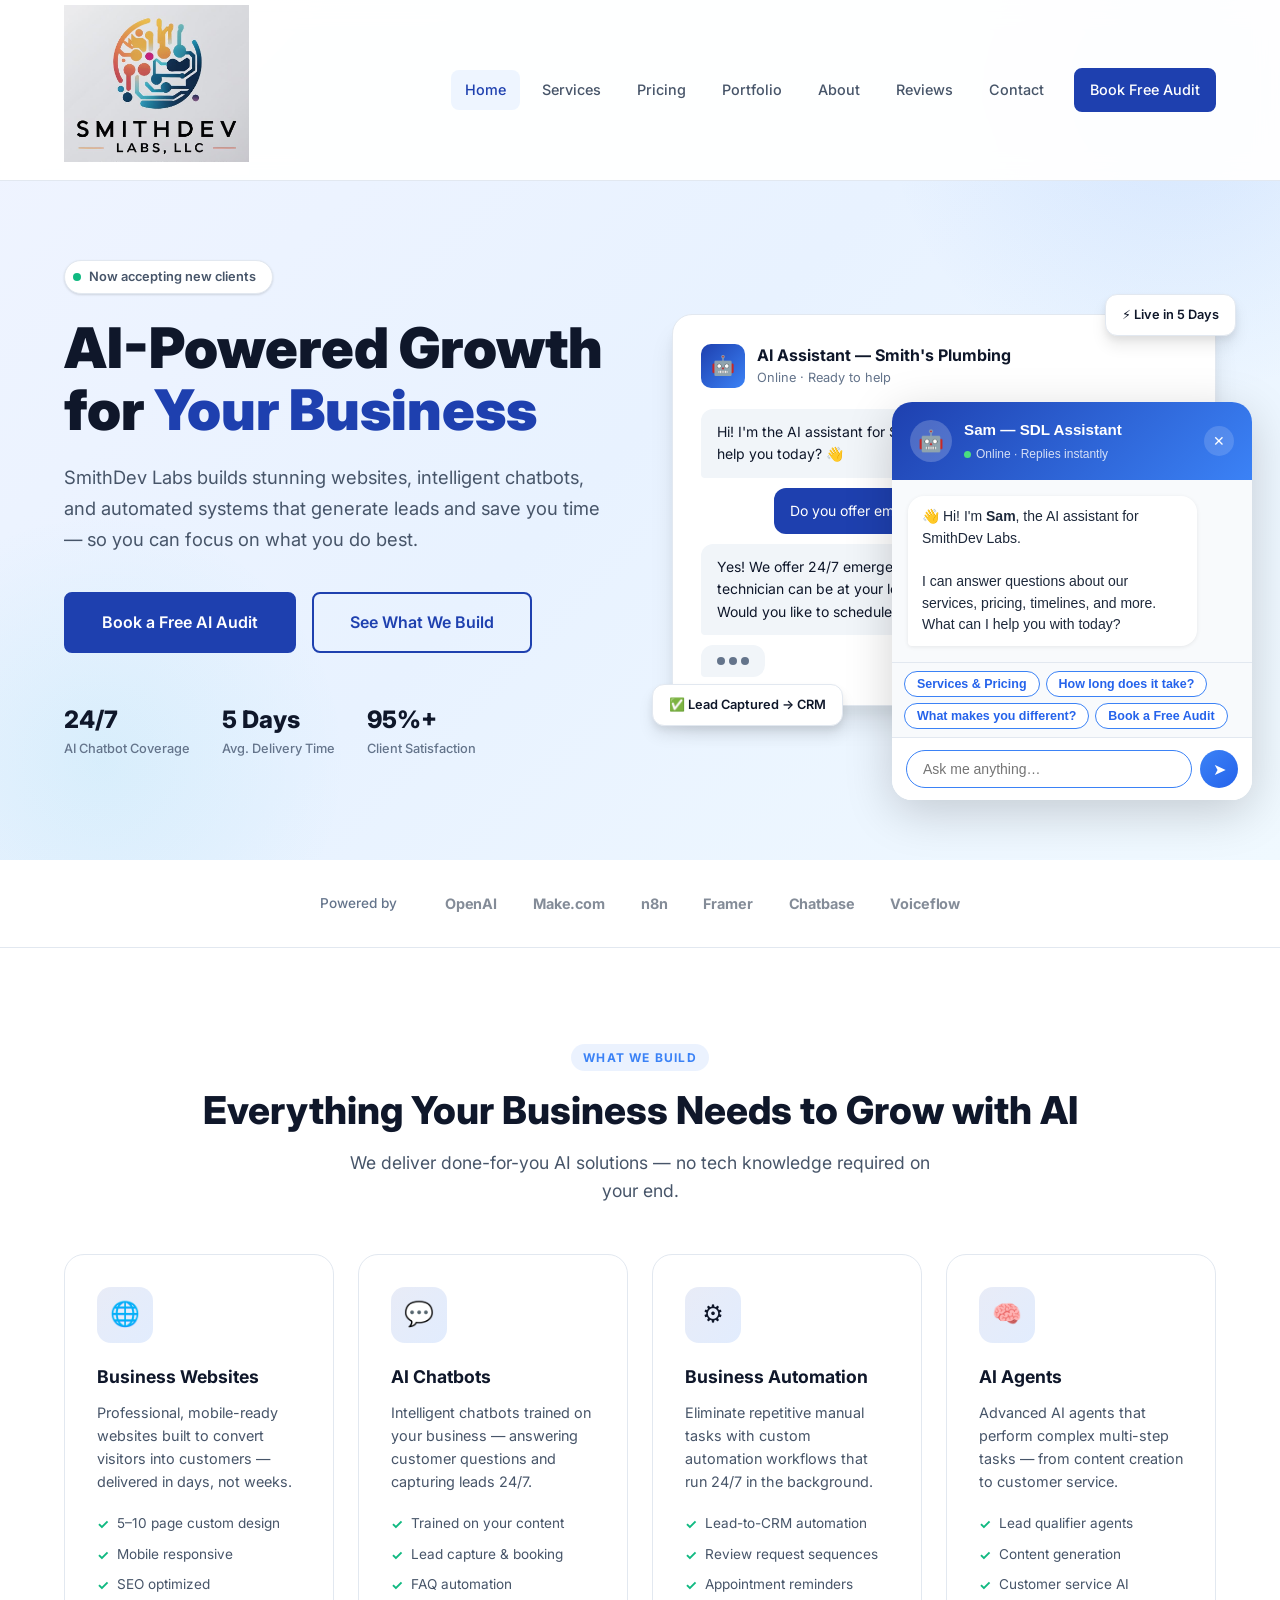
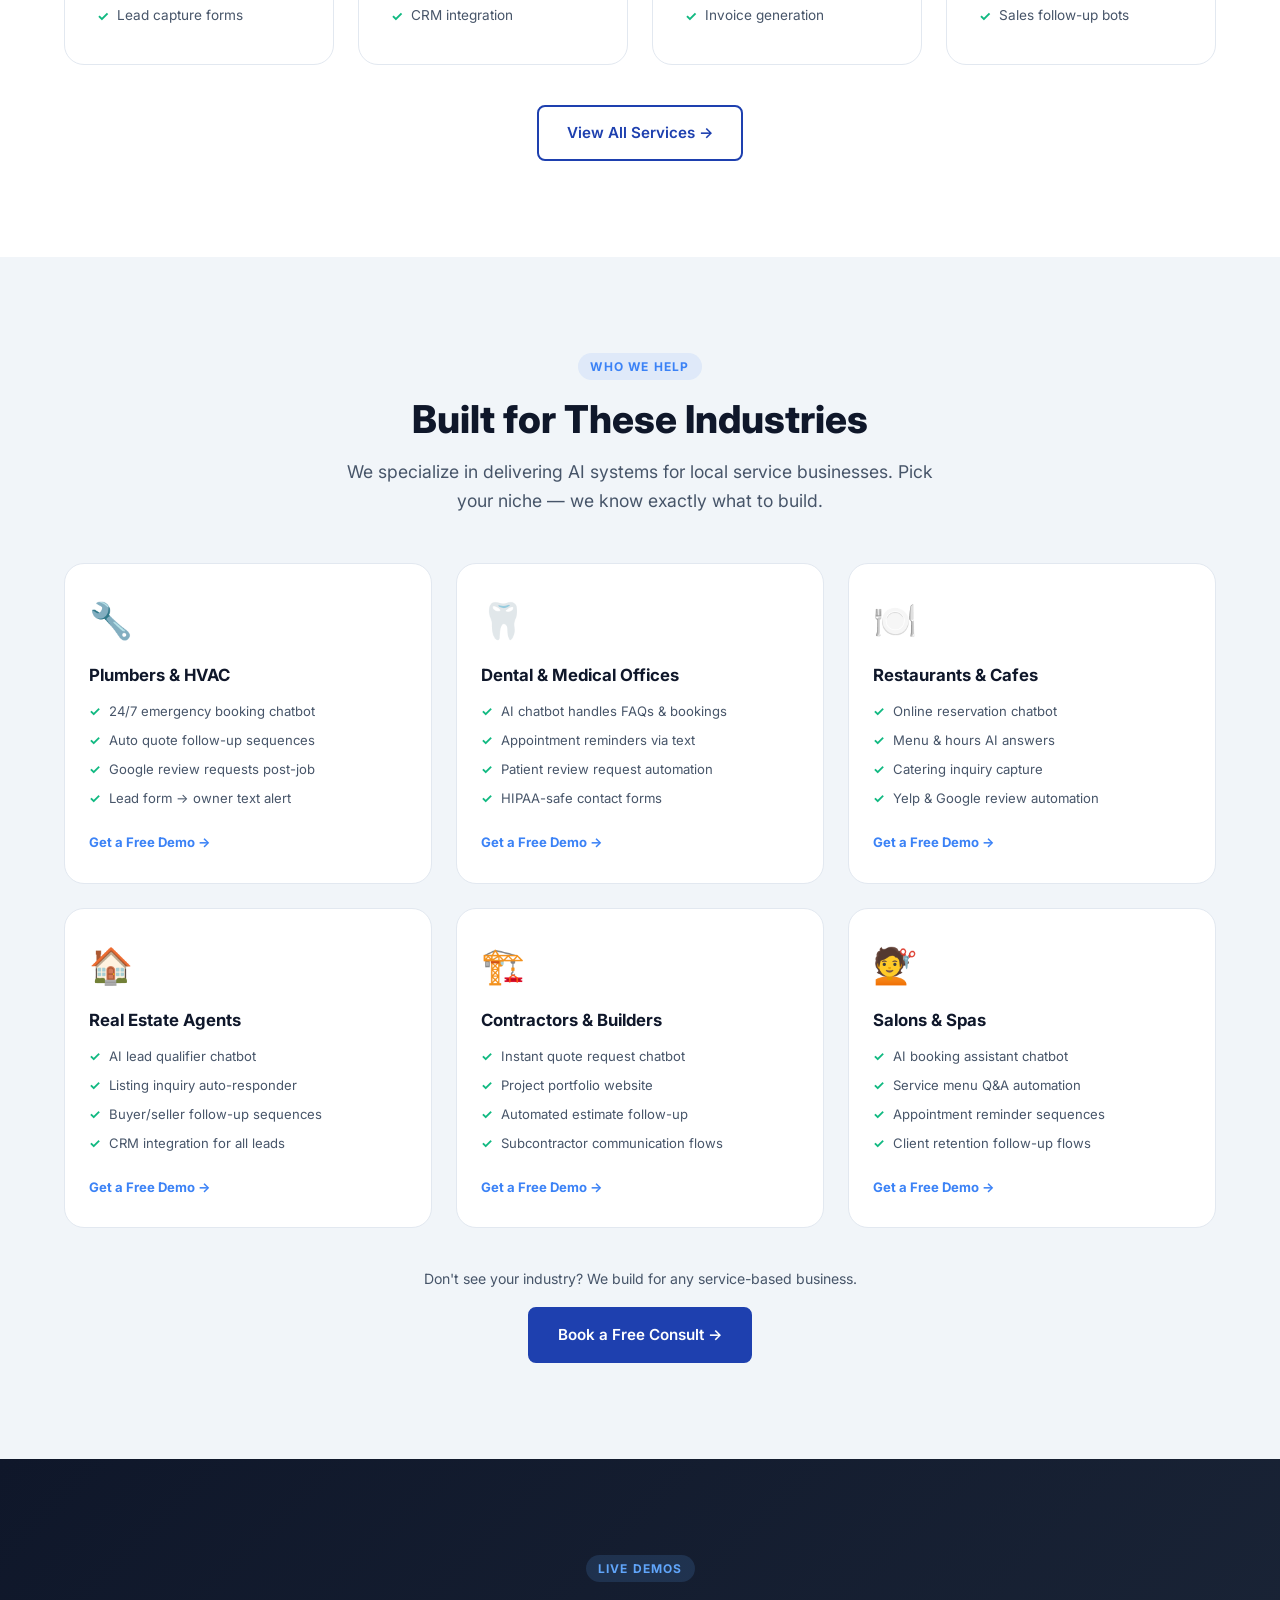
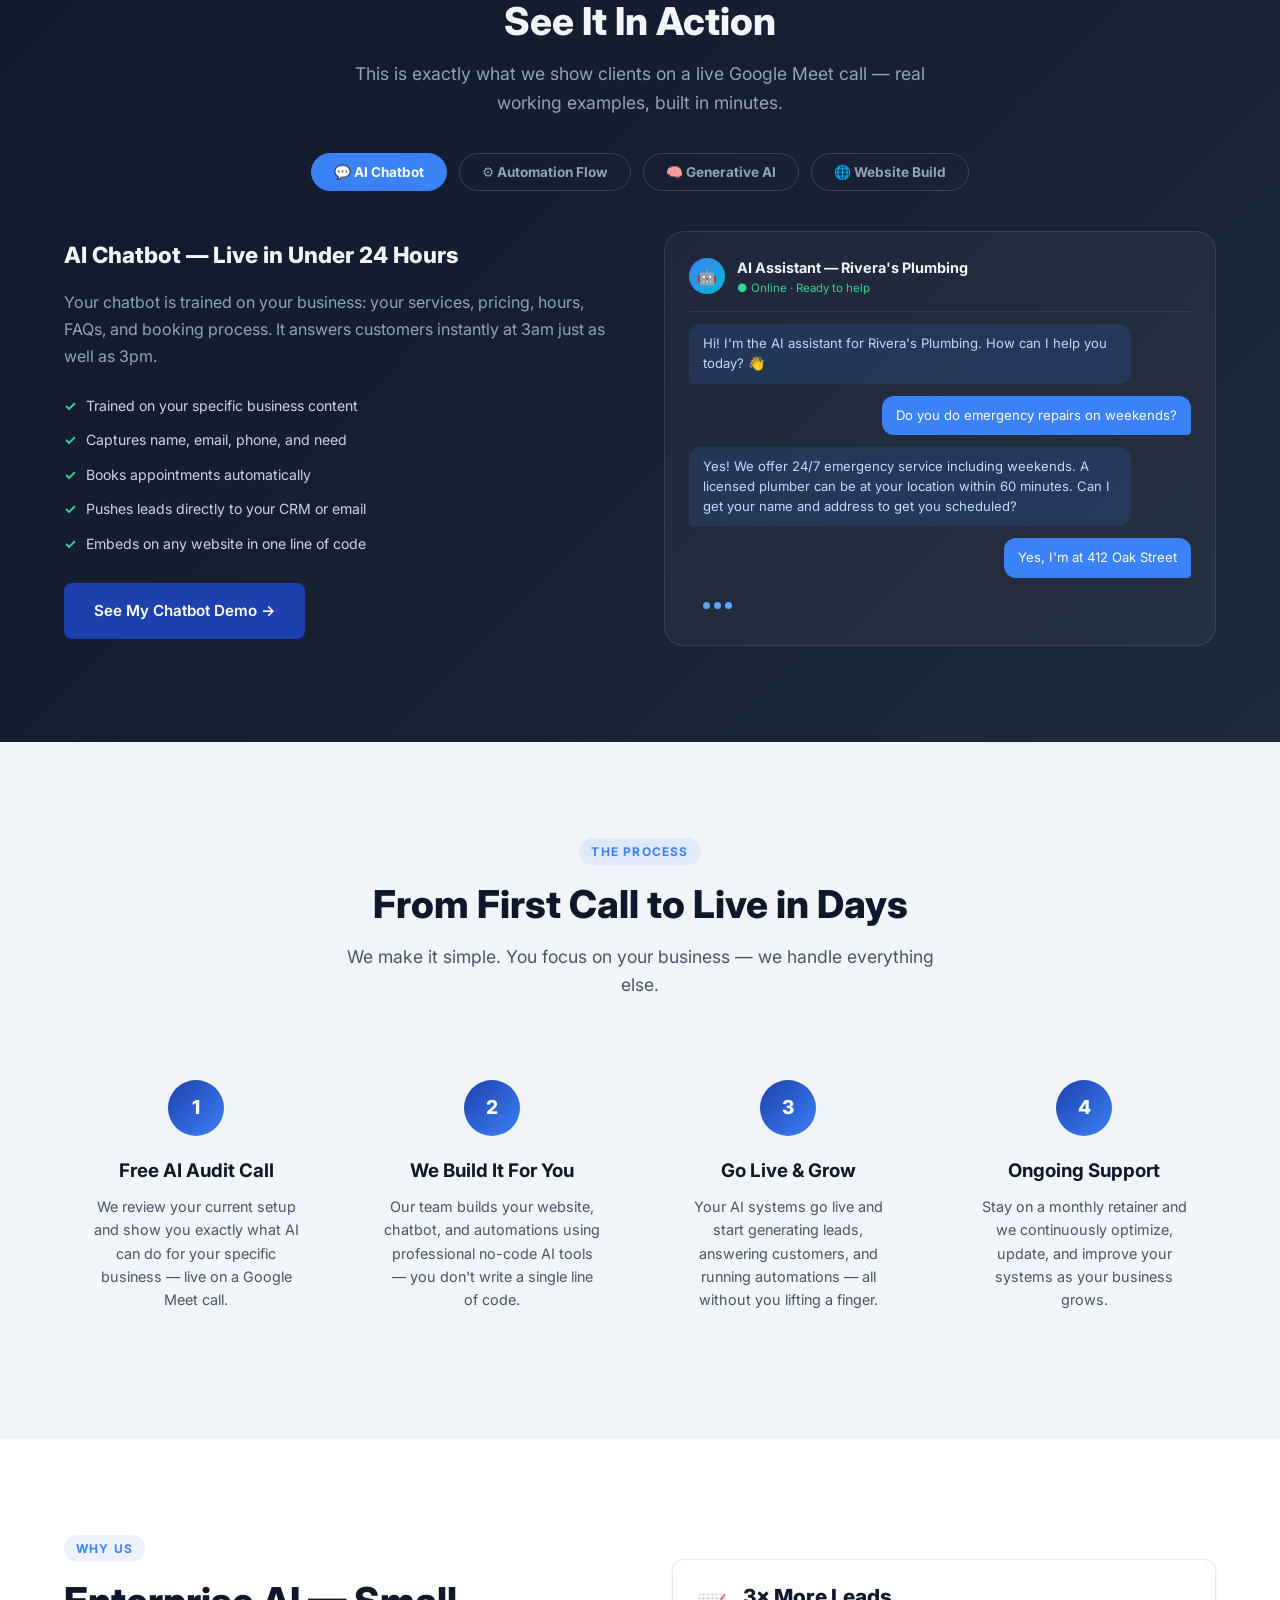
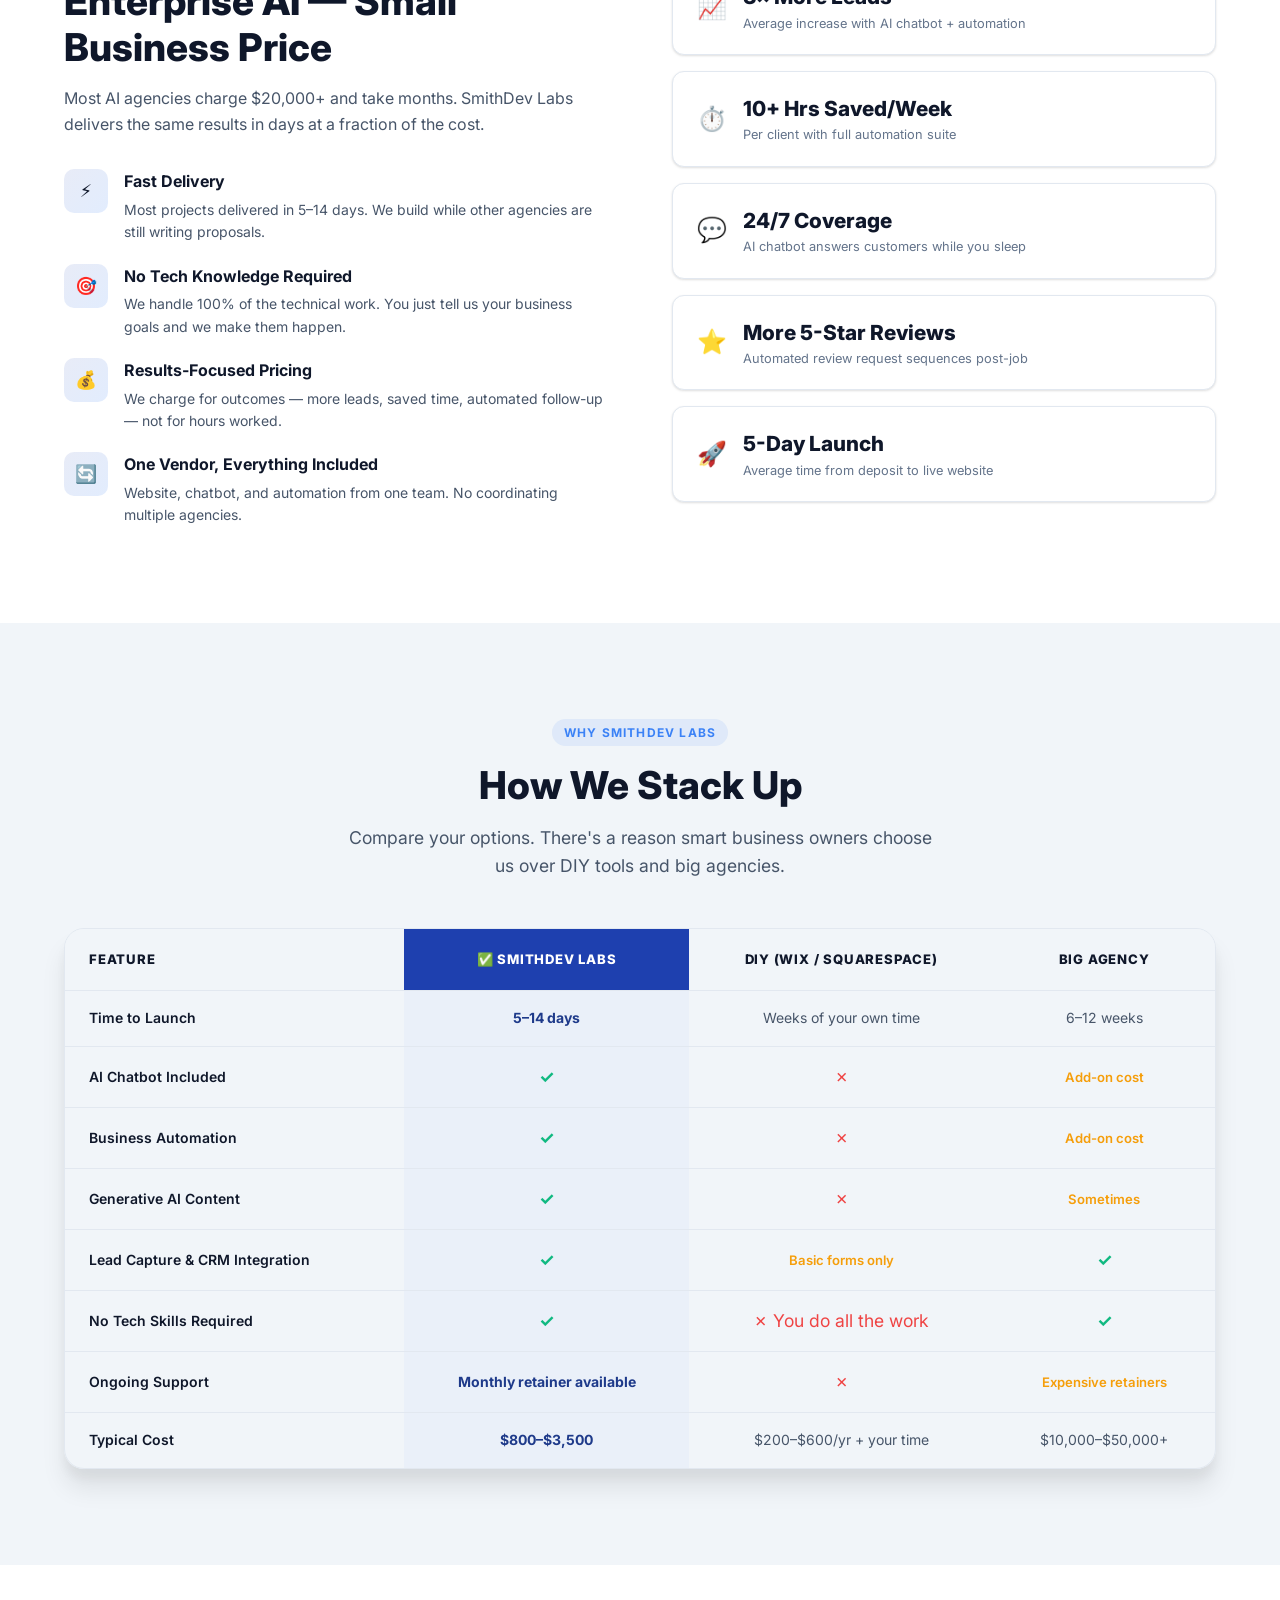
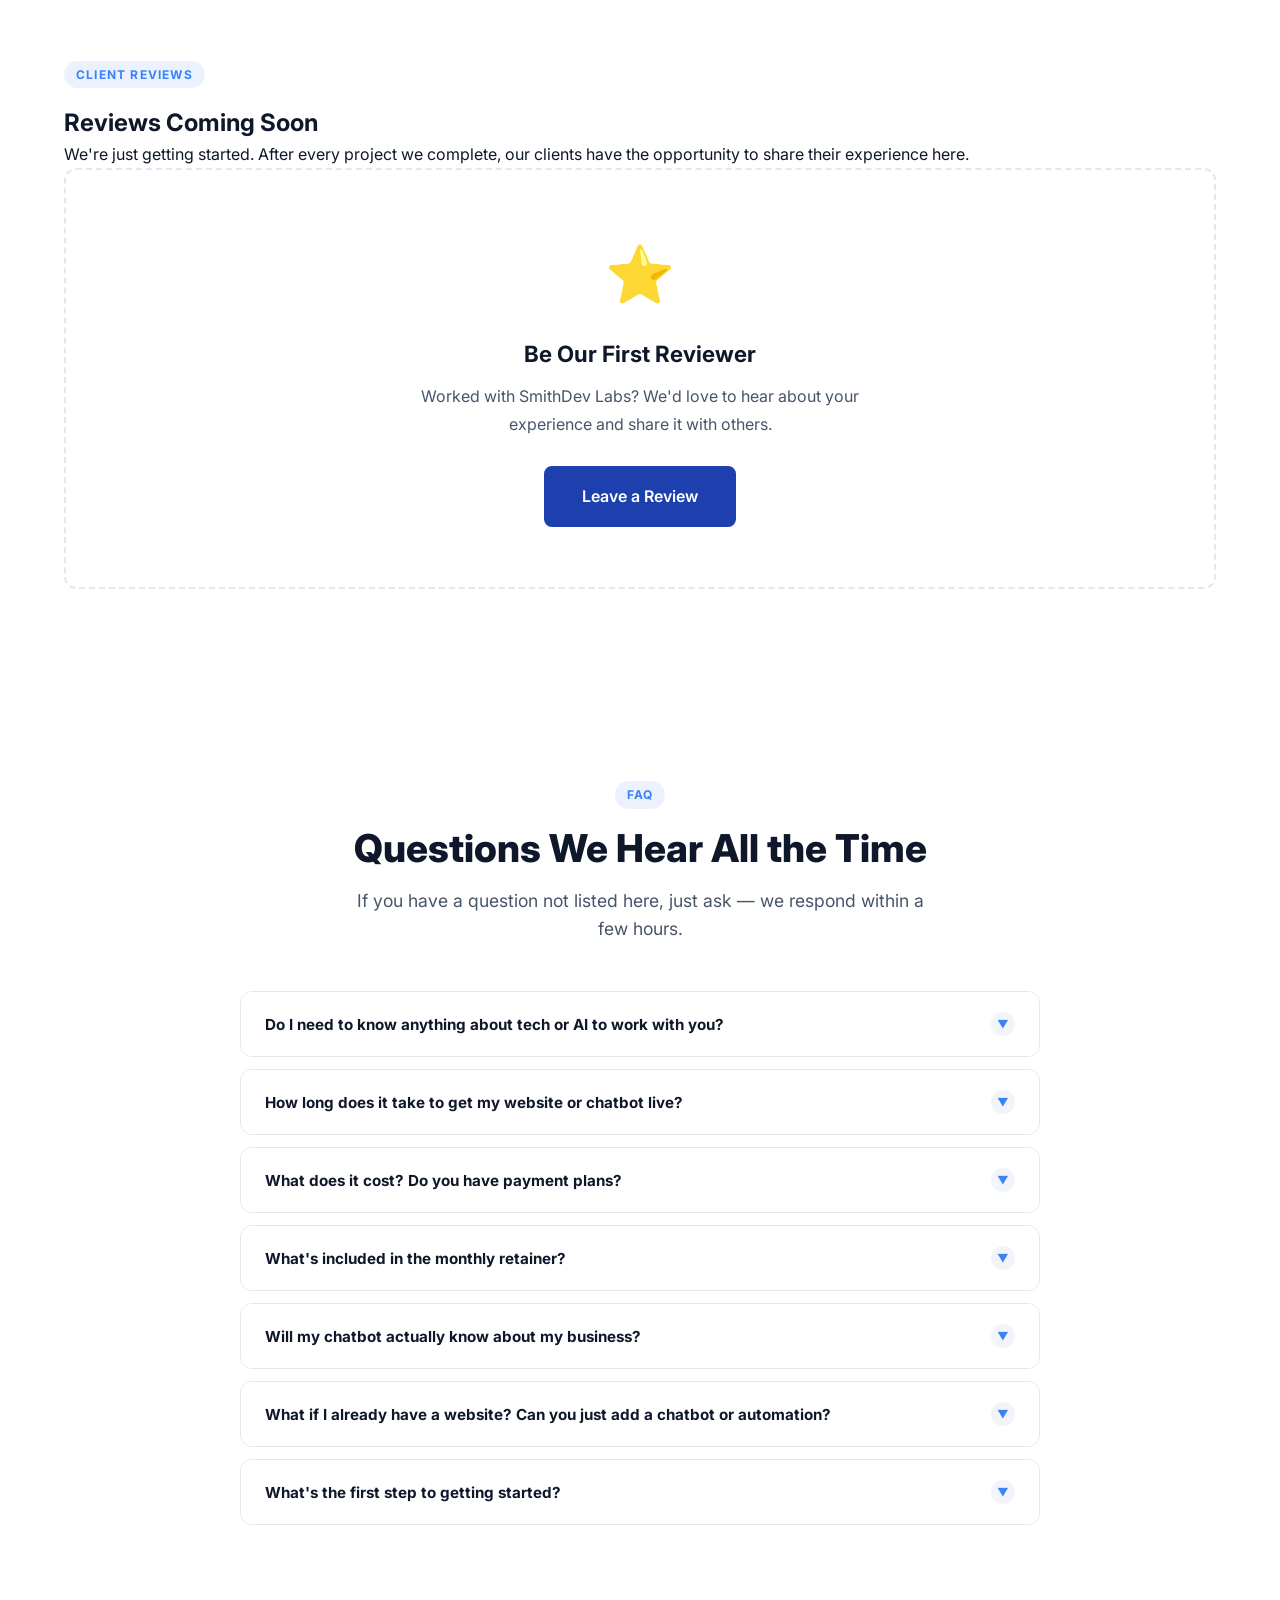
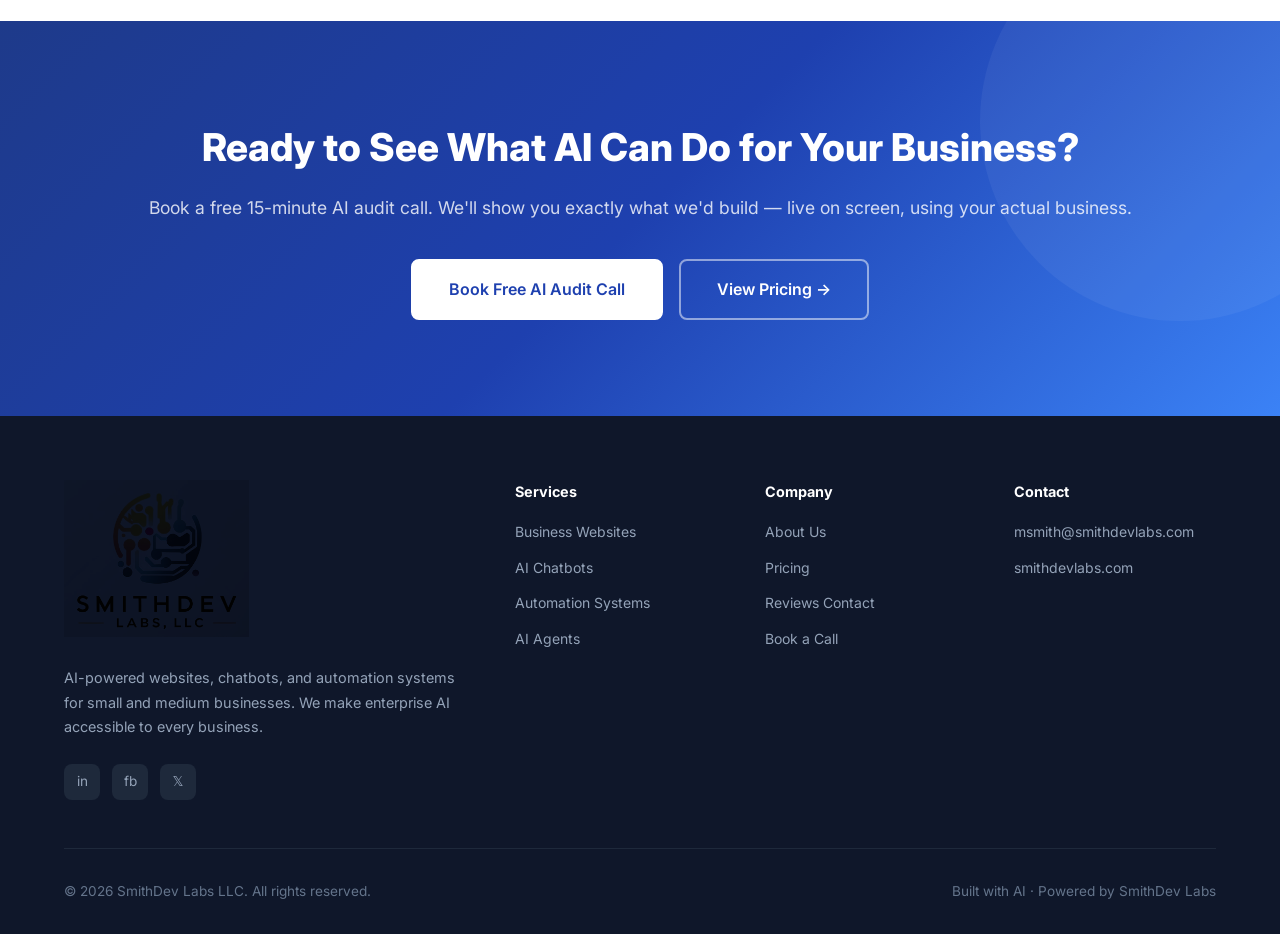
==== index.html @ 16b4d84c "Major website expansion: Industries, Demo tabs, Comparison table, FAQ, Gen AI service, Portfolio pag" ====
<!DOCTYPE html>
<html lang="en">
<head>
  <meta charset="UTF-8" />
  <meta name="viewport" content="width=device-width, initial-scale=1.0" />
  <title>SmithDev Labs — AI Solutions, Chatbots & Automation for Business</title>
  <meta name="description" content="SmithDev Labs builds AI-powered websites, intelligent chatbots, and business automation systems for small and medium businesses. Get more leads, save time, and grow faster." />
  <link rel="stylesheet" href="css/style.css?v=8" />
  <link rel="icon" href="data:image/svg+xml,<svg xmlns='http://www.w3.org/2000/svg' viewBox='0 0 100 100'><text y='.9em' font-size='90'>🤖</text></svg>" />
</head>
<body>

<!-- ── NAVBAR ─────────────────────────────────────────── -->
<nav class="navbar" id="navbar">
  <div class="container">
    <div class="nav-inner">
      <a href="index.html" class="nav-logo">
        <img src="images/logo.png" alt="SmithDev Labs LLC" class="nav-logo-img" />
      </a>
      <div class="nav-links" id="navLinks">
        <a href="index.html" class="active">Home</a>
        <a href="services.html">Services</a>
        <a href="pricing.html">Pricing</a>
        <a href="portfolio.html">Portfolio</a>
        <a href="about.html">About</a>
        <a href="testimonials.html">Reviews</a>
        <a href="contact.html">Contact</a>
        <a href="contact.html" class="btn btn-primary btn-sm nav-cta">Book Free Audit</a>
      </div>
      <div class="nav-toggle" id="navToggle" aria-label="Toggle menu">
        <span></span><span></span><span></span>
      </div>
    </div>
  </div>
</nav>

<!-- ── HERO ───────────────────────────────────────────── -->
<section class="hero">
  <div class="container">
    <div class="hero-inner">
      <div class="hero-content">
        <div class="hero-badge">
          <span class="hero-badge-dot"></span>
          Now accepting new clients
        </div>
        <h1>AI-Powered Growth for <span>Your Business</span></h1>
        <p class="hero-sub">
          SmithDev Labs builds stunning websites, intelligent chatbots, and automated systems that generate leads and save you time — so you can focus on what you do best.
        </p>
        <div class="hero-actions">
          <a href="contact.html" class="btn btn-primary btn-lg">Book a Free AI Audit</a>
          <a href="services.html" class="btn btn-outline btn-lg">See What We Build</a>
        </div>
        <div class="hero-stats">
          <div class="stat">
            <div class="stat-num">24/7</div>
            <div class="stat-label">AI Chatbot Coverage</div>
          </div>
          <div class="stat">
            <div class="stat-num">5 Days</div>
            <div class="stat-label">Avg. Delivery Time</div>
          </div>
          <div class="stat">
            <div class="stat-num">95%+</div>
            <div class="stat-label">Client Satisfaction</div>
          </div>
        </div>
      </div>

      <div class="hero-visual">
        <div class="floating-badge top">
          ⚡ Live in 5 Days
        </div>
        <div class="hero-card">
          <div class="hero-card-header">
            <div class="hero-card-icon">🤖</div>
            <div>
              <div class="hero-card-title">AI Assistant — Smith's Plumbing</div>
              <div class="hero-card-sub">Online · Ready to help</div>
            </div>
          </div>
          <div class="chat-bubble bot">Hi! I'm the AI assistant for Smith's Plumbing. How can I help you today? 👋</div>
          <div class="chat-bubble user">Do you offer emergency service?</div>
          <div class="chat-bubble bot">Yes! We offer 24/7 emergency plumbing service. A technician can be at your location within 60 minutes. Would you like to schedule a call?</div>
          <div class="chat-typing">
            <span></span><span></span><span></span>
          </div>
        </div>
        <div class="floating-badge bottom">
          ✅ Lead Captured → CRM
        </div>
      </div>
    </div>
  </div>
</section>

<!-- ── TRUST BAR ───────────────────────────────────────── -->
<div class="trust-bar">
  <div class="container">
    <div class="trust-inner">
      <span class="trust-label">Powered by</span>
      <div class="trust-logos">
        <span class="trust-logo">OpenAI</span>
        <span class="trust-logo">Make.com</span>
        <span class="trust-logo">n8n</span>
        <span class="trust-logo">Framer</span>
        <span class="trust-logo">Chatbase</span>
        <span class="trust-logo">Voiceflow</span>
      </div>
    </div>
  </div>
</div>

<!-- ── SERVICES OVERVIEW ───────────────────────────────── -->
<section class="section">
  <div class="container">
    <div class="text-center">
      <span class="section-label">What We Build</span>
      <h2 class="section-title">Everything Your Business Needs to Grow with AI</h2>
      <p class="section-sub">We deliver done-for-you AI solutions — no tech knowledge required on your end.</p>
    </div>
    <div class="services-grid">
      <div class="service-card fade-up">
        <div class="service-icon">🌐</div>
        <h3>Business Websites</h3>
        <p>Professional, mobile-ready websites built to convert visitors into customers — delivered in days, not weeks.</p>
        <ul>
          <li>5–10 page custom design</li>
          <li>Mobile responsive</li>
          <li>SEO optimized</li>
          <li>Lead capture forms</li>
        </ul>
      </div>
      <div class="service-card fade-up">
        <div class="service-icon">💬</div>
        <h3>AI Chatbots</h3>
        <p>Intelligent chatbots trained on your business — answering customer questions and capturing leads 24/7.</p>
        <ul>
          <li>Trained on your content</li>
          <li>Lead capture & booking</li>
          <li>FAQ automation</li>
          <li>CRM integration</li>
        </ul>
      </div>
      <div class="service-card fade-up">
        <div class="service-icon">⚙️</div>
        <h3>Business Automation</h3>
        <p>Eliminate repetitive manual tasks with custom automation workflows that run 24/7 in the background.</p>
        <ul>
          <li>Lead-to-CRM automation</li>
          <li>Review request sequences</li>
          <li>Appointment reminders</li>
          <li>Invoice generation</li>
        </ul>
      </div>
      <div class="service-card fade-up">
        <div class="service-icon">🧠</div>
        <h3>AI Agents</h3>
        <p>Advanced AI agents that perform complex multi-step tasks — from content creation to customer service.</p>
        <ul>
          <li>Lead qualifier agents</li>
          <li>Content generation</li>
          <li>Customer service AI</li>
          <li>Sales follow-up bots</li>
        </ul>
      </div>
    </div>
    <div class="text-center" style="margin-top:40px;">
      <a href="services.html" class="btn btn-outline">View All Services →</a>
    </div>
  </div>
</section>

<!-- ── INDUSTRIES WE SERVE ────────────────────────────── -->
<section class="section" style="background:var(--light);">
  <div class="container">
    <div class="text-center">
      <span class="section-label">Who We Help</span>
      <h2 class="section-title">Built for These Industries</h2>
      <p class="section-sub">We specialize in delivering AI systems for local service businesses. Pick your niche — we know exactly what to build.</p>
    </div>
    <div class="industries-grid">
      <div class="industry-card fade-up">
        <div class="industry-icon">🔧</div>
        <h3>Plumbers &amp; HVAC</h3>
        <ul>
          <li>24/7 emergency booking chatbot</li>
          <li>Auto quote follow-up sequences</li>
          <li>Google review requests post-job</li>
          <li>Lead form → owner text alert</li>
        </ul>
        <a href="contact.html" class="industry-link">Get a Free Demo →</a>
      </div>
      <div class="industry-card fade-up">
        <div class="industry-icon">🦷</div>
        <h3>Dental &amp; Medical Offices</h3>
        <ul>
          <li>AI chatbot handles FAQs &amp; bookings</li>
          <li>Appointment reminders via text</li>
          <li>Patient review request automation</li>
          <li>HIPAA-safe contact forms</li>
        </ul>
        <a href="contact.html" class="industry-link">Get a Free Demo →</a>
      </div>
      <div class="industry-card fade-up">
        <div class="industry-icon">🍽️</div>
        <h3>Restaurants &amp; Cafes</h3>
        <ul>
          <li>Online reservation chatbot</li>
          <li>Menu &amp; hours AI answers</li>
          <li>Catering inquiry capture</li>
          <li>Yelp &amp; Google review automation</li>
        </ul>
        <a href="contact.html" class="industry-link">Get a Free Demo →</a>
      </div>
      <div class="industry-card fade-up">
        <div class="industry-icon">🏠</div>
        <h3>Real Estate Agents</h3>
        <ul>
          <li>AI lead qualifier chatbot</li>
          <li>Listing inquiry auto-responder</li>
          <li>Buyer/seller follow-up sequences</li>
          <li>CRM integration for all leads</li>
        </ul>
        <a href="contact.html" class="industry-link">Get a Free Demo →</a>
      </div>
      <div class="industry-card fade-up">
        <div class="industry-icon">🏗️</div>
        <h3>Contractors &amp; Builders</h3>
        <ul>
          <li>Instant quote request chatbot</li>
          <li>Project portfolio website</li>
          <li>Automated estimate follow-up</li>
          <li>Subcontractor communication flows</li>
        </ul>
        <a href="contact.html" class="industry-link">Get a Free Demo →</a>
      </div>
      <div class="industry-card fade-up">
        <div class="industry-icon">💇</div>
        <h3>Salons &amp; Spas</h3>
        <ul>
          <li>AI booking assistant chatbot</li>
          <li>Service menu Q&amp;A automation</li>
          <li>Appointment reminder sequences</li>
          <li>Client retention follow-up flows</li>
        </ul>
        <a href="contact.html" class="industry-link">Get a Free Demo →</a>
      </div>
    </div>
    <div class="text-center" style="margin-top:40px;">
      <p style="color:var(--text-light);font-size:.88rem;margin-bottom:16px;">Don't see your industry? We build for any service-based business.</p>
      <a href="contact.html" class="btn btn-primary">Book a Free Consult →</a>
    </div>
  </div>
</section>

<!-- ── SEE IT IN ACTION ────────────────────────────────── -->
<section class="demo-section">
  <div class="container">
    <div class="text-center">
      <span class="section-label">Live Demos</span>
      <h2 class="section-title">See It In Action</h2>
      <p class="section-sub">This is exactly what we show clients on a live Google Meet call — real working examples, built in minutes.</p>
    </div>
    <div class="demo-tabs">
      <button class="demo-tab active" onclick="showDemo('chatbot')">💬 AI Chatbot</button>
      <button class="demo-tab" onclick="showDemo('automation')">⚙️ Automation Flow</button>
      <button class="demo-tab" onclick="showDemo('genai')">🧠 Generative AI</button>
      <button class="demo-tab" onclick="showDemo('website')">🌐 Website Build</button>
    </div>
    <div class="demo-panels">

      <div class="demo-panel active" id="demo-chatbot">
        <div class="demo-panel-text">
          <h3>AI Chatbot — Live in Under 24 Hours</h3>
          <p>Your chatbot is trained on your business: your services, pricing, hours, FAQs, and booking process. It answers customers instantly at 3am just as well as 3pm.</p>
          <ul>
            <li><span class="check">✓</span> Trained on your specific business content</li>
            <li><span class="check">✓</span> Captures name, email, phone, and need</li>
            <li><span class="check">✓</span> Books appointments automatically</li>
            <li><span class="check">✓</span> Pushes leads directly to your CRM or email</li>
            <li><span class="check">✓</span> Embeds on any website in one line of code</li>
          </ul>
          <a href="contact.html" class="btn btn-primary">See My Chatbot Demo →</a>
        </div>
        <div class="demo-panel-visual">
          <div class="demo-chat-window">
            <div class="demo-chat-header">
              <div class="demo-chat-avatar">🤖</div>
              <div>
                <div class="demo-chat-name">AI Assistant — Rivera's Plumbing</div>
                <div class="demo-chat-status">● Online · Ready to help</div>
              </div>
            </div>
            <div class="demo-msg bot">Hi! I'm the AI assistant for Rivera's Plumbing. How can I help you today? 👋</div>
            <div class="demo-msg user">Do you do emergency repairs on weekends?</div>
            <div class="demo-msg bot">Yes! We offer 24/7 emergency service including weekends. A licensed plumber can be at your location within 60 minutes. Can I get your name and address to get you scheduled?</div>
            <div class="demo-msg user">Yes, I'm at 412 Oak Street</div>
            <div class="demo-typing"><span></span><span></span><span></span></div>
          </div>
        </div>
      </div>

      <div class="demo-panel" id="demo-automation">
        <div class="demo-panel-text">
          <h3>Automation That Runs While You Sleep</h3>
          <p>Every new lead triggers a chain of actions automatically — no manual work on your end. Built with Make.com or n8n depending on your needs.</p>
          <ul>
            <li><span class="check">✓</span> New lead → instant text to owner</li>
            <li><span class="check">✓</span> Lead auto-added to your CRM</li>
            <li><span class="check">✓</span> 3-email follow-up sequence fires automatically</li>
            <li><span class="check">✓</span> Job complete → Google review request sent</li>
            <li><span class="check">✓</span> No-shows get automatic rebooking texts</li>
          </ul>
          <a href="contact.html" class="btn btn-primary">See My Automation Demo →</a>
        </div>
        <div class="demo-panel-visual">
          <div class="automation-flow">
            <div class="flow-step"><div class="flow-step-icon" style="background:rgba(59,130,246,.2);">📋</div><div class="flow-step-text"><div class="flow-name">New Lead Submits Form</div><div class="flow-desc">Website contact form triggered</div></div></div>
            <div class="flow-arrow">↓</div>
            <div class="flow-step"><div class="flow-step-icon" style="background:rgba(16,185,129,.2);">📱</div><div class="flow-step-text"><div class="flow-name">Owner Gets Text Alert</div><div class="flow-desc">Instant SMS: "New lead — John at 555-0192"</div></div></div>
            <div class="flow-arrow">↓</div>
            <div class="flow-step"><div class="flow-step-icon" style="background:rgba(168,85,247,.2);">🗂️</div><div class="flow-step-text"><div class="flow-name">Lead Added to CRM</div><div class="flow-desc">Airtable / Google Sheets / HubSpot</div></div></div>
            <div class="flow-arrow">↓</div>
            <div class="flow-step"><div class="flow-step-icon" style="background:rgba(245,158,11,.2);">✉️</div><div class="flow-step-text"><div class="flow-name">3-Email Sequence Fires</div><div class="flow-desc">Day 1, Day 3, Day 7 follow-up emails</div></div></div>
            <div class="flow-arrow">↓</div>
            <div class="flow-step"><div class="flow-step-icon" style="background:rgba(239,68,68,.2);">⭐</div><div class="flow-step-text"><div class="flow-name">Job Done → Review Request</div><div class="flow-desc">Auto Google review link sent to client</div></div></div>
          </div>
        </div>
      </div>

      <div class="demo-panel" id="demo-genai">
        <div class="demo-panel-text">
          <h3>Generative AI — Content That Writes Itself</h3>
          <p>We build AI systems that generate professional content for your business automatically — blog posts, social captions, email campaigns, and more — all in your brand voice.</p>
          <ul>
            <li><span class="check">✓</span> Weekly blog posts written by AI, reviewed by you</li>
            <li><span class="check">✓</span> Social media captions auto-generated &amp; scheduled</li>
            <li><span class="check">✓</span> Email newsletters drafted from a topic you pick</li>
            <li><span class="check">✓</span> AI trained on your tone, brand, and style</li>
            <li><span class="check">✓</span> Powered by GPT-4 and Claude</li>
          </ul>
          <a href="contact.html" class="btn btn-primary">See Generative AI Demo →</a>
        </div>
        <div class="demo-panel-visual">
          <div class="demo-chat-window">
            <div class="demo-chat-header">
              <div class="demo-chat-avatar" style="background:linear-gradient(135deg,#a855f7,#3b82f6);">✍️</div>
              <div>
                <div class="demo-chat-name">AI Content Engine</div>
                <div class="demo-chat-status">● Generating content…</div>
              </div>
            </div>
            <div class="demo-msg bot">📝 <strong>Blog Post Generated:</strong><br>"5 Signs Your HVAC System Needs Replacement This Winter"<br><em>SEO-optimized · 800 words · ready to publish</em></div>
            <div class="demo-msg bot">📱 <strong>Social Caption (Facebook):</strong><br>"Is your heat cutting out? Don't wait until it's freezing — we offer same-day diagnostics. Call now! ☎️ #HVAC #Philadelphia"</div>
            <div class="demo-msg bot">📧 <strong>Email Subject Lines (A/B test):</strong><br>A: "Your furnace won't last the winter — here's why"<br>B: "We have openings this week — book before the rush"</div>
          </div>
        </div>
      </div>

      <div class="demo-panel" id="demo-website">
        <div class="demo-panel-text">
          <h3>Professional Website — Live in 5 Days</h3>
          <p>We build fast, mobile-ready websites that are designed to convert visitors into leads. Every site includes a built-in chatbot, lead forms, and SEO setup — ready for Google.</p>
          <ul>
            <li><span class="check">✓</span> 5–10 custom pages (Home, Services, About, Contact)</li>
            <li><span class="check">✓</span> Mobile-first, fast-loading design</li>
            <li><span class="check">✓</span> AI chatbot embedded on every page</li>
            <li><span class="check">✓</span> Google Maps, reviews &amp; booking integrations</li>
            <li><span class="check">✓</span> Hosted &amp; deployed — you don't touch a thing</li>
          </ul>
          <a href="portfolio.html" class="btn btn-primary">View Sample Websites →</a>
        </div>
        <div class="demo-panel-visual">
          <div style="border-radius:10px;overflow:hidden;border:1px solid rgba(255,255,255,.12);">
            <div style="background:#1e293b;padding:10px 14px;display:flex;align-items:center;gap:8px;">
              <span style="width:10px;height:10px;background:#ef4444;border-radius:50%;display:inline-block;"></span>
              <span style="width:10px;height:10px;background:#f59e0b;border-radius:50%;display:inline-block;"></span>
              <span style="width:10px;height:10px;background:#22c55e;border-radius:50%;display:inline-block;"></span>
              <span style="background:rgba(255,255,255,.08);border-radius:4px;padding:3px 10px;font-size:.7rem;color:#94a3b8;margin-left:8px;">smithsplumbing.com</span>
            </div>
            <div style="background:#0f172a;padding:20px;display:flex;flex-direction:column;gap:12px;">
              <div style="background:linear-gradient(135deg,#1e40af,#3b82f6);border-radius:8px;padding:20px;">
                <div style="font-size:.65rem;color:rgba(255,255,255,.6);text-transform:uppercase;letter-spacing:.1em;margin-bottom:6px;">Smith's Plumbing LLC</div>
                <div style="font-size:1.1rem;font-weight:800;color:#fff;margin-bottom:8px;">Philadelphia's #1 Emergency Plumber</div>
                <div style="background:#fff;color:#1e40af;font-size:.72rem;font-weight:700;padding:8px 16px;border-radius:6px;display:inline-block;">📞 Call Now — 24/7</div>
              </div>
              <div style="display:grid;grid-template-columns:1fr 1fr 1fr;gap:8px;">
                <div style="background:rgba(255,255,255,.05);border-radius:6px;padding:10px;text-align:center;font-size:.68rem;color:#94a3b8;">🚿<br>Drain Repair</div>
                <div style="background:rgba(255,255,255,.05);border-radius:6px;padding:10px;text-align:center;font-size:.68rem;color:#94a3b8;">🚰<br>Water Heater</div>
                <div style="background:rgba(255,255,255,.05);border-radius:6px;padding:10px;text-align:center;font-size:.68rem;color:#94a3b8;">🔧<br>Emergency</div>
              </div>
            </div>
          </div>
        </div>
      </div>

    </div>
  </div>
</section>

<!-- ── HOW IT WORKS ────────────────────────────────────── -->
<section class="section how-it-works">
  <div class="container">
    <div class="text-center">
      <span class="section-label">The Process</span>
      <h2 class="section-title">From First Call to Live in Days</h2>
      <p class="section-sub">We make it simple. You focus on your business — we handle everything else.</p>
    </div>
    <div class="steps-grid">
      <div class="step fade-up">
        <div class="step-num">1</div>
        <h3>Free AI Audit Call</h3>
        <p>We review your current setup and show you exactly what AI can do for your specific business — live on a Google Meet call.</p>
      </div>
      <div class="step fade-up">
        <div class="step-num">2</div>
        <h3>We Build It For You</h3>
        <p>Our team builds your website, chatbot, and automations using professional no-code AI tools — you don't write a single line of code.</p>
      </div>
      <div class="step fade-up">
        <div class="step-num">3</div>
        <h3>Go Live & Grow</h3>
        <p>Your AI systems go live and start generating leads, answering customers, and running automations — all without you lifting a finger.</p>
      </div>
      <div class="step fade-up">
        <div class="step-num">4</div>
        <h3>Ongoing Support</h3>
        <p>Stay on a monthly retainer and we continuously optimize, update, and improve your systems as your business grows.</p>
      </div>
    </div>
  </div>
</section>

<!-- ── WHY SMITHDEV LABS ────────────────────────────────── -->
<section class="section">
  <div class="container">
    <div class="why-grid">
      <div>
        <span class="section-label">Why Us</span>
        <h2 class="section-title">Enterprise AI — Small Business Price</h2>
        <p style="color:var(--text-light);margin-bottom:8px;">Most AI agencies charge $20,000+ and take months. SmithDev Labs delivers the same results in days at a fraction of the cost.</p>
        <div class="why-list">
          <div class="why-item fade-up">
            <div class="why-icon">⚡</div>
            <div>
              <h4>Fast Delivery</h4>
              <p>Most projects delivered in 5–14 days. We build while other agencies are still writing proposals.</p>
            </div>
          </div>
          <div class="why-item fade-up">
            <div class="why-icon">🎯</div>
            <div>
              <h4>No Tech Knowledge Required</h4>
              <p>We handle 100% of the technical work. You just tell us your business goals and we make them happen.</p>
            </div>
          </div>
          <div class="why-item fade-up">
            <div class="why-icon">💰</div>
            <div>
              <h4>Results-Focused Pricing</h4>
              <p>We charge for outcomes — more leads, saved time, automated follow-up — not for hours worked.</p>
            </div>
          </div>
          <div class="why-item fade-up">
            <div class="why-icon">🔄</div>
            <div>
              <h4>One Vendor, Everything Included</h4>
              <p>Website, chatbot, and automation from one team. No coordinating multiple agencies.</p>
            </div>
          </div>
        </div>
      </div>
      <div class="why-visual fade-up">
        <div class="metric-card">
          <div class="metric-icon">📈</div>
          <div>
            <div class="metric-val">3× More Leads</div>
            <div class="metric-label">Average increase with AI chatbot + automation</div>
          </div>
        </div>
        <div class="metric-card">
          <div class="metric-icon">⏱️</div>
          <div>
            <div class="metric-val">10+ Hrs Saved/Week</div>
            <div class="metric-label">Per client with full automation suite</div>
          </div>
        </div>
        <div class="metric-card">
          <div class="metric-icon">💬</div>
          <div>
            <div class="metric-val">24/7 Coverage</div>
            <div class="metric-label">AI chatbot answers customers while you sleep</div>
          </div>
        </div>
        <div class="metric-card">
          <div class="metric-icon">⭐</div>
          <div>
            <div class="metric-val">More 5-Star Reviews</div>
            <div class="metric-label">Automated review request sequences post-job</div>
          </div>
        </div>
        <div class="metric-card">
          <div class="metric-icon">🚀</div>
          <div>
            <div class="metric-val">5-Day Launch</div>
            <div class="metric-label">Average time from deposit to live website</div>
          </div>
        </div>
      </div>
    </div>
  </div>
</section>

<!-- ── COMPARISON TABLE ────────────────────────────────── -->
<section class="section" style="background:var(--light);">
  <div class="container">
    <div class="text-center">
      <span class="section-label">Why SmithDev Labs</span>
      <h2 class="section-title">How We Stack Up</h2>
      <p class="section-sub">Compare your options. There's a reason smart business owners choose us over DIY tools and big agencies.</p>
    </div>
    <div class="compare-wrap">
      <table class="compare-table">
        <thead>
          <tr>
            <th>Feature</th>
            <th class="highlight">✅ SmithDev Labs</th>
            <th>DIY (Wix / Squarespace)</th>
            <th>Big Agency</th>
          </tr>
        </thead>
        <tbody>
          <tr>
            <td>Time to Launch</td>
            <td class="highlight">5–14 days</td>
            <td>Weeks of your own time</td>
            <td>6–12 weeks</td>
          </tr>
          <tr>
            <td>AI Chatbot Included</td>
            <td class="highlight"><span class="check-yes">✓</span></td>
            <td><span class="check-no">✗</span></td>
            <td><span class="check-partial">Add-on cost</span></td>
          </tr>
          <tr>
            <td>Business Automation</td>
            <td class="highlight"><span class="check-yes">✓</span></td>
            <td><span class="check-no">✗</span></td>
            <td><span class="check-partial">Add-on cost</span></td>
          </tr>
          <tr>
            <td>Generative AI Content</td>
            <td class="highlight"><span class="check-yes">✓</span></td>
            <td><span class="check-no">✗</span></td>
            <td><span class="check-partial">Sometimes</span></td>
          </tr>
          <tr>
            <td>Lead Capture &amp; CRM Integration</td>
            <td class="highlight"><span class="check-yes">✓</span></td>
            <td><span class="check-partial">Basic forms only</span></td>
            <td><span class="check-yes">✓</span></td>
          </tr>
          <tr>
            <td>No Tech Skills Required</td>
            <td class="highlight"><span class="check-yes">✓</span></td>
            <td><span class="check-no">✗ You do all the work</span></td>
            <td><span class="check-yes">✓</span></td>
          </tr>
          <tr>
            <td>Ongoing Support</td>
            <td class="highlight">Monthly retainer available</td>
            <td><span class="check-no">✗</span></td>
            <td><span class="check-partial">Expensive retainers</span></td>
          </tr>
          <tr>
            <td>Typical Cost</td>
            <td class="highlight">$800–$3,500</td>
            <td>$200–$600/yr + your time</td>
            <td>$10,000–$50,000+</td>
          </tr>
        </tbody>
      </table>
    </div>
  </div>
</section>

<!-- ── TESTIMONIALS PREVIEW ───────────────────────────── -->
<section class="section" id="testimonials">
  <div class="container">
    <div class="section-header fade-up">
      <span class="section-label">Client Reviews</span>
      <h2>Reviews Coming Soon</h2>
      <p>We're just getting started. After every project we complete, our clients have the opportunity to share their experience here.</p>
    </div>
    <div class="empty-reviews fade-up">
      <div class="empty-reviews-icon">⭐</div>
      <h3>Be Our First Reviewer</h3>
      <p>Worked with SmithDev Labs? We'd love to hear about your experience and share it with others.</p>
      <a href="testimonials.html" class="btn btn-primary btn-lg">Leave a Review</a>
    </div>
  </div>
</section>

<!-- ── FAQ ─────────────────────────────────────────────── -->
<section class="section">
  <div class="container">
    <div class="text-center">
      <span class="section-label">FAQ</span>
      <h2 class="section-title">Questions We Hear All the Time</h2>
      <p class="section-sub">If you have a question not listed here, just ask — we respond within a few hours.</p>
    </div>
    <div class="faq-grid">
      <div class="faq-item">
        <button class="faq-question" onclick="toggleFAQ(this)">
          Do I need to know anything about tech or AI to work with you?
          <span class="faq-chevron">▼</span>
        </button>
        <div class="faq-answer"><div class="faq-answer-inner">Not at all. We handle 100% of the technical work — design, build, deploy, and setup. You simply tell us about your business, your customers, and your goals. We do the rest. Most clients never touch a line of code.</div></div>
      </div>
      <div class="faq-item">
        <button class="faq-question" onclick="toggleFAQ(this)">
          How long does it take to get my website or chatbot live?
          <span class="faq-chevron">▼</span>
        </button>
        <div class="faq-answer"><div class="faq-answer-inner">A basic business website is typically live in 5–7 business days. A chatbot can be built and embedded in under 24 hours. Full automation systems usually take 7–14 days. We always give you a clear timeline before we start.</div></div>
      </div>
      <div class="faq-item">
        <button class="faq-question" onclick="toggleFAQ(this)">
          What does it cost? Do you have payment plans?
          <span class="faq-chevron">▼</span>
        </button>
        <div class="faq-answer"><div class="faq-answer-inner">Pricing starts at $800 for a basic website and goes up based on what's included. Chatbots start at $500, automation bundles at $1,200. We offer a 50% deposit to start and 50% on delivery payment structure. Check our <a href="pricing.html" style="color:var(--primary-light);font-weight:700;">Pricing page</a> for full details.</div></div>
      </div>
      <div class="faq-item">
        <button class="faq-question" onclick="toggleFAQ(this)">
          What's included in the monthly retainer?
          <span class="faq-chevron">▼</span>
        </button>
        <div class="faq-answer"><div class="faq-answer-inner">Monthly retainers start at $300/month and include: website updates, chatbot retraining, automation monitoring, performance reports, and priority support. It's like having an AI tech team on call — at a fraction of the cost of a full-time employee.</div></div>
      </div>
      <div class="faq-item">
        <button class="faq-question" onclick="toggleFAQ(this)">
          Will my chatbot actually know about my business?
          <span class="faq-chevron">▼</span>
        </button>
        <div class="faq-answer"><div class="faq-answer-inner">Yes — we train it specifically on your business. Before building, we collect your services, pricing, FAQs, hours, location, booking process, and any other info customers typically ask about. The result is an AI that sounds like it knows your business inside and out — because it does.</div></div>
      </div>
      <div class="faq-item">
        <button class="faq-question" onclick="toggleFAQ(this)">
          What if I already have a website? Can you just add a chatbot or automation?
          <span class="faq-chevron">▼</span>
        </button>
        <div class="faq-answer"><div class="faq-answer-inner">Absolutely. We can add a chatbot to any existing website regardless of platform (WordPress, Wix, Squarespace, Shopify, etc.) and build automation workflows that connect to your existing tools. You don't need to rebuild anything.</div></div>
      </div>
      <div class="faq-item">
        <button class="faq-question" onclick="toggleFAQ(this)">
          What's the first step to getting started?
          <span class="faq-chevron">▼</span>
        </button>
        <div class="faq-answer"><div class="faq-answer-inner">Book a free 15-minute AI audit call. We'll look at your current setup, show you a live demo of what we'd build specifically for your business, and give you an honest recommendation — with no pressure. <a href="contact.html" style="color:var(--primary-light);font-weight:700;">Book your call here →</a></div></div>
      </div>
    </div>
  </div>
</section>

<!-- ── CTA ─────────────────────────────────────────────── -->
<section class="cta-section">
  <div class="container" style="position:relative;z-index:1;">
    <h2>Ready to See What AI Can Do for Your Business?</h2>
    <p>Book a free 15-minute AI audit call. We'll show you exactly what we'd build — live on screen, using your actual business.</p>
    <div class="cta-actions">
      <a href="contact.html" class="btn btn-white btn-lg">Book Free AI Audit Call</a>
      <a href="pricing.html" class="btn btn-outline btn-lg" style="color:white;border-color:rgba(255,255,255,.5);">View Pricing →</a>
    </div>
  </div>
</section>

<!-- ── FOOTER ─────────────────────────────────────────── -->
<footer class="footer">
  <div class="container">
    <div class="footer-grid">
      <div class="footer-brand">
        <div class="footer-logo">
          <img src="images/logo.png" alt="SmithDev Labs LLC" class="nav-logo-img" />
        </div>
        <p>AI-powered websites, chatbots, and automation systems for small and medium businesses. We make enterprise AI accessible to every business.</p>
        <div class="social-links">
          <a href="#" class="social-link">in</a>
          <a href="#" class="social-link">fb</a>
          <a href="#" class="social-link">𝕏</a>
        </div>
      </div>
      <div class="footer-col">
        <h4>Services</h4>
        <ul>
          <li><a href="services.html">Business Websites</a></li>
          <li><a href="services.html">AI Chatbots</a></li>
          <li><a href="services.html">Automation Systems</a></li>
          <li><a href="services.html">AI Agents</a></li>
        </ul>
      </div>
      <div class="footer-col">
        <h4>Company</h4>
        <ul>
          <li><a href="about.html">About Us</a></li>
          <li><a href="pricing.html">Pricing</a></li>
          <li><a href="testimonials.html">Reviews</a>
        <a href="contact.html">Contact</a></li>
          <li><a href="contact.html">Book a Call</a></li>
        </ul>
      </div>
      <div class="footer-col">
        <h4>Contact</h4>
        <ul>
          <li><a href="mailto:msmith@smithdevlabs.com">msmith@smithdevlabs.com</a></li>
          <li><a href="https://smithdevlabs.com">smithdevlabs.com</a></li>
        </ul>
      </div>
    </div>
    <div class="footer-bottom">
      <p>&copy; 2026 SmithDev Labs LLC. All rights reserved.</p>
      <p>Built with AI · Powered by SmithDev Labs</p>
    </div>
  </div>
</footer>

<script src="js/main.js"></script>
<script src="js/chatbot.js"></script>
<script>
function showDemo(id) {
  document.querySelectorAll('.demo-panel').forEach(p => p.classList.remove('active'));
  document.querySelectorAll('.demo-tab').forEach(t => t.classList.remove('active'));
  document.getElementById('demo-' + id).classList.add('active');
  event.currentTarget.classList.add('active');
}
function toggleFAQ(btn) {
  const item = btn.closest('.faq-item');
  const isOpen = item.classList.contains('open');
  document.querySelectorAll('.faq-item.open').forEach(i => i.classList.remove('open'));
  if (!isOpen) item.classList.add('open');
}
</script>
</body>
</html>
---- css/style.css ----
@import url('https://fonts.googleapis.com/css2?family=Inter:wght@300;400;500;600;700;800;900&display=swap');

:root {
  --primary: #1E40AF;
  --primary-light: #3B82F6;
  --primary-dark: #1e3a8a;
  --accent: #06B6D4;
  --dark: #0F172A;
  --dark-2: #1E293B;
  --dark-3: #334155;
  --gray: #64748B;
  --light: #F1F5F9;
  --lighter: #F8FAFC;
  --white: #FFFFFF;
  --text: #0F172A;
  --text-light: #475569;
  --border: #E2E8F0;
  --success: #10B981;
  --shadow-sm: 0 1px 3px rgba(0,0,0,.08), 0 1px 2px rgba(0,0,0,.06);
  --shadow: 0 4px 6px rgba(0,0,0,.07), 0 2px 4px rgba(0,0,0,.06);
  --shadow-md: 0 10px 15px rgba(0,0,0,.08), 0 4px 6px rgba(0,0,0,.06);
  --shadow-lg: 0 20px 25px rgba(0,0,0,.08), 0 10px 10px rgba(0,0,0,.04);
  --radius: 12px;
  --radius-sm: 8px;
  --radius-lg: 20px;
}

*, *::before, *::after { box-sizing: border-box; margin: 0; padding: 0; }

html { scroll-behavior: smooth; font-size: 16px; }

body {
  font-family: 'Inter', system-ui, sans-serif;
  color: var(--text);
  background: var(--white);
  line-height: 1.6;
  -webkit-font-smoothing: antialiased;
}

img { max-width: 100%; display: block; }
a { text-decoration: none; color: inherit; }
ul { list-style: none; }

.container { max-width: 1200px; margin: 0 auto; padding: 0 24px; }
.section { padding: 96px 0; }
.section-sm { padding: 64px 0; }

/* ── TYPOGRAPHY ─────────────────────────────────────────── */
.section-label {
  display: inline-block;
  font-size: .75rem;
  font-weight: 700;
  letter-spacing: .1em;
  text-transform: uppercase;
  color: var(--primary-light);
  background: rgba(59,130,246,.1);
  padding: 4px 12px;
  border-radius: 999px;
  margin-bottom: 16px;
}
.section-title {
  font-size: clamp(1.75rem, 3vw, 2.5rem);
  font-weight: 800;
  line-height: 1.2;
  color: var(--dark);
  margin-bottom: 16px;
}
.section-sub {
  font-size: 1.1rem;
  color: var(--text-light);
  max-width: 600px;
  margin: 0 auto;
}
.text-center { text-align: center; }

/* ── BUTTONS ────────────────────────────────────────────── */
.btn {
  display: inline-flex;
  align-items: center;
  gap: 8px;
  padding: 14px 28px;
  border-radius: var(--radius-sm);
  font-weight: 600;
  font-size: .95rem;
  cursor: pointer;
  border: 2px solid transparent;
  transition: all .2s ease;
  text-decoration: none;
  white-space: nowrap;
}
.btn-primary {
  background: var(--primary);
  color: var(--white);
  border-color: var(--primary);
}
.btn-primary:hover { background: var(--primary-dark); border-color: var(--primary-dark); transform: translateY(-1px); box-shadow: var(--shadow-md); }
.btn-outline {
  background: transparent;
  color: var(--primary);
  border-color: var(--primary);
}
.btn-outline:hover { background: var(--primary); color: var(--white); transform: translateY(-1px); }
.btn-white {
  background: var(--white);
  color: var(--primary);
  border-color: var(--white);
}
.btn-white:hover { background: var(--light); transform: translateY(-1px); }
.btn-lg { padding: 16px 36px; font-size: 1rem; }
.btn-sm { padding: 10px 20px; font-size: .875rem; }

/* ── NAVBAR ─────────────────────────────────────────────── */
.navbar {
  position: fixed;
  top: 0; left: 0; right: 0;
  z-index: 1000;
  background: rgba(255,255,255,.95);
  backdrop-filter: blur(12px);
  border-bottom: 1px solid var(--border);
  transition: box-shadow .3s;
}
.navbar.scrolled { box-shadow: var(--shadow-md); }
.nav-inner {
  display: flex;
  align-items: center;
  justify-content: space-between;
  height: 180px;
}
.nav-logo {
  display: flex;
  align-items: center;
  gap: 10px;
  font-weight: 800;
  font-size: 1.2rem;
  color: var(--dark);
}
.nav-logo-img {
  height: 170px;
  width: auto;
  object-fit: contain;
  mix-blend-mode: multiply;
}
.nav-logo-icon {
  width: 38px; height: 38px;
  background: linear-gradient(135deg, var(--primary), var(--primary-light));
  border-radius: 10px;
  display: flex; align-items: center; justify-content: center;
  color: white;
  font-weight: 900;
  font-size: .9rem;
}
.footer-logo-img {
  height: 120px;
  width: auto;
  object-fit: contain;
  background: white;
  border-radius: 14px;
  padding: 10px 14px;
}
.nav-links {
  display: flex;
  align-items: center;
  gap: 8px;
}
.nav-links a {
  padding: 8px 14px;
  border-radius: var(--radius-sm);
  font-size: .9rem;
  font-weight: 500;
  color: var(--text-light);
  transition: all .2s;
}
.nav-links a:hover, .nav-links a.active { color: var(--primary); background: rgba(59,130,246,.08); }
.nav-cta { margin-left: 8px; }
.nav-links a.btn-primary { color: #ffffff; }
.nav-toggle { display: none; flex-direction: column; gap: 5px; cursor: pointer; padding: 4px; }
.nav-toggle span { display: block; width: 24px; height: 2px; background: var(--dark); border-radius: 2px; transition: all .3s; }

/* ── HERO ───────────────────────────────────────────────── */
.hero {
  padding: 260px 0 100px;
  background: linear-gradient(135deg, #f0f4ff 0%, #e8f2ff 50%, #f0f9ff 100%);
  position: relative;
  overflow: hidden;
}
.hero::before {
  content: '';
  position: absolute;
  top: -200px; right: -200px;
  width: 600px; height: 600px;
  background: radial-gradient(circle, rgba(59,130,246,.12) 0%, transparent 70%);
  border-radius: 50%;
}
.hero::after {
  content: '';
  position: absolute;
  bottom: -150px; left: -150px;
  width: 500px; height: 500px;
  background: radial-gradient(circle, rgba(6,182,212,.08) 0%, transparent 70%);
  border-radius: 50%;
}
.hero-inner {
  display: grid;
  grid-template-columns: 1fr 1fr;
  gap: 64px;
  align-items: center;
  position: relative;
  z-index: 1;
}
.hero-badge {
  display: inline-flex;
  align-items: center;
  gap: 8px;
  background: white;
  border: 1px solid var(--border);
  border-radius: 999px;
  padding: 6px 16px 6px 8px;
  font-size: .8rem;
  font-weight: 600;
  color: var(--text-light);
  margin-bottom: 24px;
  box-shadow: var(--shadow-sm);
}
.hero-badge-dot {
  width: 8px; height: 8px;
  background: var(--success);
  border-radius: 50%;
  animation: pulse 2s infinite;
}
@keyframes pulse { 0%,100%{opacity:1} 50%{opacity:.4} }
.hero h1 {
  font-size: clamp(2.2rem, 4.5vw, 3.5rem);
  font-weight: 900;
  line-height: 1.1;
  color: var(--dark);
  margin-bottom: 20px;
}
.hero h1 span { color: var(--primary); }
.hero-sub {
  font-size: 1.15rem;
  color: var(--text-light);
  margin-bottom: 36px;
  line-height: 1.7;
}
.hero-actions { display: flex; gap: 16px; flex-wrap: wrap; margin-bottom: 48px; }
.hero-stats { display: flex; gap: 32px; }
.stat { }
.stat-num { font-size: 1.5rem; font-weight: 800; color: var(--dark); }
.stat-label { font-size: .8rem; color: var(--gray); font-weight: 500; }

.hero-visual {
  position: relative;
}
.hero-card {
  background: white;
  border-radius: var(--radius-lg);
  padding: 28px;
  box-shadow: var(--shadow-lg);
  border: 1px solid var(--border);
}
.hero-card-header {
  display: flex;
  align-items: center;
  gap: 12px;
  margin-bottom: 20px;
}
.hero-card-icon {
  width: 44px; height: 44px;
  background: linear-gradient(135deg, var(--primary), var(--primary-light));
  border-radius: 10px;
  display: flex; align-items: center; justify-content: center;
  font-size: 1.2rem;
}
.hero-card-title { font-weight: 700; font-size: 1rem; }
.hero-card-sub { font-size: .8rem; color: var(--gray); }
.chat-bubble {
  padding: 12px 16px;
  border-radius: 12px;
  font-size: .875rem;
  margin-bottom: 10px;
  max-width: 85%;
}
.chat-bubble.bot {
  background: var(--light);
  color: var(--text);
  border-bottom-left-radius: 4px;
}
.chat-bubble.user {
  background: var(--primary);
  color: white;
  margin-left: auto;
  border-bottom-right-radius: 4px;
}
.chat-typing {
  display: flex; gap: 4px; padding: 12px 16px;
  background: var(--light);
  border-radius: 12px;
  border-bottom-left-radius: 4px;
  width: fit-content;
}
.chat-typing span {
  width: 8px; height: 8px;
  background: var(--gray);
  border-radius: 50%;
  animation: typing 1.2s infinite;
}
.chat-typing span:nth-child(2) { animation-delay: .2s; }
.chat-typing span:nth-child(3) { animation-delay: .4s; }
@keyframes typing { 0%,80%,100%{transform:translateY(0)} 40%{transform:translateY(-6px)} }

.floating-badge {
  position: absolute;
  background: white;
  border-radius: var(--radius);
  padding: 10px 16px;
  box-shadow: var(--shadow-md);
  border: 1px solid var(--border);
  display: flex;
  align-items: center;
  gap: 8px;
  font-size: .8rem;
  font-weight: 600;
  animation: float 3s ease-in-out infinite;
}
.floating-badge.top { top: -20px; right: -20px; animation-delay: 0s; }
.floating-badge.bottom { bottom: -20px; left: -20px; animation-delay: 1.5s; }
@keyframes float { 0%,100%{transform:translateY(0)} 50%{transform:translateY(-8px)} }

/* ── LOGOS / TRUST BAR ──────────────────────────────────── */
.trust-bar {
  padding: 32px 0;
  background: var(--white);
  border-bottom: 1px solid var(--border);
}
.trust-inner {
  display: flex;
  align-items: center;
  gap: 48px;
  flex-wrap: wrap;
  justify-content: center;
}
.trust-label { font-size: .85rem; color: var(--gray); font-weight: 500; white-space: nowrap; }
.trust-logos { display: flex; align-items: center; gap: 36px; flex-wrap: wrap; }
.trust-logo {
  font-size: .9rem;
  font-weight: 700;
  color: var(--dark-3);
  opacity: .6;
  letter-spacing: -.01em;
}

/* ── SERVICES ───────────────────────────────────────────── */
.services-grid {
  display: grid;
  grid-template-columns: repeat(auto-fit, minmax(260px, 1fr));
  gap: 24px;
  margin-top: 48px;
}
.service-card {
  background: var(--white);
  border: 1px solid var(--border);
  border-radius: var(--radius-lg);
  padding: 32px;
  transition: all .3s ease;
  position: relative;
  overflow: hidden;
}
.service-card::before {
  content: '';
  position: absolute;
  top: 0; left: 0; right: 0;
  height: 3px;
  background: linear-gradient(90deg, var(--primary), var(--primary-light));
  transform: scaleX(0);
  transition: transform .3s;
}
.service-card:hover { transform: translateY(-6px); box-shadow: var(--shadow-lg); border-color: rgba(59,130,246,.3); }
.service-card:hover::before { transform: scaleX(1); }
.service-icon {
  width: 56px; height: 56px;
  border-radius: 14px;
  display: flex; align-items: center; justify-content: center;
  font-size: 1.5rem;
  margin-bottom: 20px;
  background: linear-gradient(135deg, rgba(30,64,175,.1), rgba(59,130,246,.15));
}
.service-card h3 { font-size: 1.1rem; font-weight: 700; margin-bottom: 10px; color: var(--dark); }
.service-card p { font-size: .9rem; color: var(--text-light); line-height: 1.6; margin-bottom: 16px; }
.service-card ul { }
.service-card ul li {
  font-size: .85rem;
  color: var(--text-light);
  padding: 4px 0;
  display: flex;
  align-items: flex-start;
  gap: 8px;
}
.service-card ul li::before { content: '✓'; color: var(--success); font-weight: 700; flex-shrink: 0; margin-top: 1px; }

/* ── HOW IT WORKS ───────────────────────────────────────── */
.how-it-works { background: var(--light); }
.steps-grid {
  display: grid;
  grid-template-columns: repeat(auto-fit, minmax(220px, 1fr));
  gap: 32px;
  margin-top: 48px;
  position: relative;
}
.step {
  text-align: center;
  padding: 32px 24px;
}
.step-num {
  width: 56px; height: 56px;
  background: linear-gradient(135deg, var(--primary), var(--primary-light));
  color: white;
  border-radius: 50%;
  display: flex; align-items: center; justify-content: center;
  font-size: 1.2rem;
  font-weight: 800;
  margin: 0 auto 20px;
}
.step h3 { font-weight: 700; margin-bottom: 10px; }
.step p { font-size: .9rem; color: var(--text-light); }

/* ── PRICING ────────────────────────────────────────────── */
.pricing-grid {
  display: grid;
  grid-template-columns: repeat(auto-fit, minmax(260px, 1fr));
  gap: 24px;
  margin-top: 48px;
  align-items: start;
}
.pricing-card {
  background: white;
  border: 2px solid var(--border);
  border-radius: var(--radius-lg);
  padding: 36px 28px;
  transition: all .3s;
}
.pricing-card.featured {
  border-color: var(--primary);
  position: relative;
  transform: scale(1.03);
}
.pricing-card.featured::before {
  content: 'Most Popular';
  position: absolute;
  top: -14px;
  left: 50%;
  transform: translateX(-50%);
  background: var(--primary);
  color: white;
  font-size: .75rem;
  font-weight: 700;
  padding: 4px 16px;
  border-radius: 999px;
  white-space: nowrap;
}
.pricing-card:hover { box-shadow: var(--shadow-lg); transform: translateY(-4px); }
.pricing-card.featured:hover { transform: scale(1.03) translateY(-4px); }
.pricing-name { font-size: .85rem; font-weight: 700; color: var(--primary); text-transform: uppercase; letter-spacing: .05em; margin-bottom: 8px; }
.pricing-price { font-size: 2.2rem; font-weight: 900; color: var(--dark); margin-bottom: 4px; }
.pricing-price span { font-size: 1rem; font-weight: 500; color: var(--gray); }
.pricing-desc { font-size: .875rem; color: var(--text-light); margin-bottom: 24px; padding-bottom: 24px; border-bottom: 1px solid var(--border); }
.pricing-features { margin-bottom: 28px; }
.pricing-features li {
  display: flex;
  align-items: flex-start;
  gap: 10px;
  padding: 7px 0;
  font-size: .875rem;
  color: var(--text-light);
}
.pricing-features li::before { content: '✓'; color: var(--success); font-weight: 700; flex-shrink: 0; margin-top: 1px; }

/* ── WHY US ─────────────────────────────────────────────── */
.why-grid {
  display: grid;
  grid-template-columns: 1fr 1fr;
  gap: 64px;
  align-items: center;
  margin-top: 0;
}
.why-list { margin-top: 32px; display: flex; flex-direction: column; gap: 20px; }
.why-item { display: flex; gap: 16px; }
.why-icon {
  width: 44px; height: 44px;
  background: linear-gradient(135deg, rgba(30,64,175,.1), rgba(59,130,246,.15));
  border-radius: 10px;
  display: flex; align-items: center; justify-content: center;
  font-size: 1.1rem;
  flex-shrink: 0;
}
.why-item h4 { font-weight: 700; margin-bottom: 4px; }
.why-item p { font-size: .875rem; color: var(--text-light); }
.why-visual { display: flex; flex-direction: column; gap: 16px; }
.metric-card {
  background: white;
  border: 1px solid var(--border);
  border-radius: var(--radius);
  padding: 20px 24px;
  display: flex;
  align-items: center;
  gap: 16px;
  box-shadow: var(--shadow-sm);
  transition: transform .2s;
}
.metric-card:hover { transform: translateX(4px); }
.metric-icon { font-size: 1.5rem; }
.metric-val { font-size: 1.3rem; font-weight: 800; color: var(--dark); }
.metric-label { font-size: .8rem; color: var(--gray); }

/* ── CTA SECTION ────────────────────────────────────────── */
.cta-section {
  background: linear-gradient(135deg, var(--primary-dark), var(--primary), var(--primary-light));
  padding: 96px 0;
  text-align: center;
  position: relative;
  overflow: hidden;
}
.cta-section::before {
  content: '';
  position: absolute;
  top: -100px; right: -100px;
  width: 400px; height: 400px;
  background: rgba(255,255,255,.05);
  border-radius: 50%;
}
.cta-section h2 { font-size: clamp(1.8rem, 3vw, 2.5rem); font-weight: 800; color: white; margin-bottom: 16px; }
.cta-section p { font-size: 1.1rem; color: rgba(255,255,255,.8); margin-bottom: 36px; }
.cta-actions { display: flex; gap: 16px; justify-content: center; flex-wrap: wrap; }

/* ── FOOTER ─────────────────────────────────────────────── */
.footer {
  background: var(--dark);
  color: var(--light);
  padding: 64px 0 32px;
}
.footer-grid {
  display: grid;
  grid-template-columns: 2fr 1fr 1fr 1fr;
  gap: 48px;
  margin-bottom: 48px;
}
.footer-brand p { font-size: .9rem; color: #94A3B8; margin: 16px 0 24px; line-height: 1.7; }
.footer-logo { display: flex; align-items: center; gap: 10px; font-weight: 800; font-size: 1.1rem; color: white; }
.footer-col h4 { font-size: .9rem; font-weight: 700; color: white; margin-bottom: 16px; }
.footer-col ul { display: flex; flex-direction: column; gap: 10px; }
.footer-col ul li a { font-size: .875rem; color: #94A3B8; transition: color .2s; }
.footer-col ul li a:hover { color: var(--primary-light); }
.footer-bottom {
  border-top: 1px solid #1E293B;
  padding-top: 32px;
  display: flex;
  align-items: center;
  justify-content: space-between;
  flex-wrap: wrap;
  gap: 16px;
}
.footer-bottom p { font-size: .85rem; color: #64748B; }
.social-links { display: flex; gap: 12px; }
.social-link {
  width: 36px; height: 36px;
  background: #1E293B;
  border-radius: 8px;
  display: flex; align-items: center; justify-content: center;
  font-size: .85rem;
  color: #94A3B8;
  transition: all .2s;
}
.social-link:hover { background: var(--primary); color: white; }

/* ── PAGE HERO ──────────────────────────────────────────── */
.page-hero {
  padding: 140px 0 80px;
  background: linear-gradient(135deg, #f0f4ff 0%, #e8f2ff 100%);
  text-align: center;
}
.page-hero h1 { font-size: clamp(2rem, 4vw, 3rem); font-weight: 900; color: var(--dark); margin-bottom: 16px; }
.page-hero p { font-size: 1.1rem; color: var(--text-light); max-width: 600px; margin: 0 auto; }

/* ── CONTACT ────────────────────────────────────────────── */
.contact-grid { display: grid; grid-template-columns: 1fr 1.5fr; gap: 64px; align-items: start; }
.contact-info h3 { font-size: 1.3rem; font-weight: 800; margin-bottom: 16px; }
.contact-info p { color: var(--text-light); margin-bottom: 32px; }
.contact-item { display: flex; gap: 16px; margin-bottom: 20px; }
.contact-icon { width: 44px; height: 44px; background: rgba(30,64,175,.1); border-radius: 10px; display: flex; align-items: center; justify-content: center; font-size: 1.1rem; flex-shrink: 0; }
.contact-item h4 { font-weight: 700; font-size: .9rem; margin-bottom: 2px; }
.contact-item p { font-size: .875rem; color: var(--text-light); margin: 0; }
.form-card { background: white; border: 1px solid var(--border); border-radius: var(--radius-lg); padding: 40px; box-shadow: var(--shadow-md); }
.form-row { display: grid; grid-template-columns: 1fr 1fr; gap: 16px; }
.form-group { margin-bottom: 20px; }
.form-group label { display: block; font-size: .875rem; font-weight: 600; margin-bottom: 6px; color: var(--dark); }
.form-group input, .form-group select, .form-group textarea {
  width: 100%;
  padding: 12px 16px;
  border: 1.5px solid var(--border);
  border-radius: var(--radius-sm);
  font-family: inherit;
  font-size: .9rem;
  color: var(--dark);
  background: var(--lighter);
  transition: border-color .2s, box-shadow .2s;
  outline: none;
}
.form-group input:focus, .form-group select:focus, .form-group textarea:focus {
  border-color: var(--primary);
  box-shadow: 0 0 0 3px rgba(59,130,246,.15);
  background: white;
}
.form-group textarea { resize: vertical; min-height: 120px; }

/* ── ABOUT ──────────────────────────────────────────────── */
.values-grid { display: grid; grid-template-columns: repeat(auto-fit, minmax(220px, 1fr)); gap: 24px; margin-top: 48px; }
.value-card { text-align: center; padding: 32px 24px; background: white; border: 1px solid var(--border); border-radius: var(--radius-lg); }
.value-icon { font-size: 2rem; margin-bottom: 16px; }
.value-card h3 { font-weight: 700; margin-bottom: 8px; }
.value-card p { font-size: .875rem; color: var(--text-light); }

/* ── ALERTS ─────────────────────────────────────────────── */
.alert { padding: 16px 20px; border-radius: var(--radius-sm); margin-bottom: 20px; font-size: .9rem; display: none; }
.alert-success { background: rgba(16,185,129,.1); color: #065F46; border: 1px solid rgba(16,185,129,.3); }

/* ── RESPONSIVE ─────────────────────────────────────────── */
@media (max-width: 1024px) {
  .footer-grid { grid-template-columns: 1fr 1fr; }
  .why-grid { grid-template-columns: 1fr; }
}
@media (max-width: 768px) {
  .section { padding: 64px 0; }
  .hero { padding: 120px 0 80px; }
  .hero-inner { grid-template-columns: 1fr; gap: 48px; }
  .hero-visual { display: none; }
  .hero-stats { gap: 20px; }
  .nav-links { display: none; position: absolute; top: 70px; left: 0; right: 0; background: white; border-bottom: 1px solid var(--border); padding: 16px; flex-direction: column; box-shadow: var(--shadow-md); }
  .nav-links.open { display: flex; }
  .nav-toggle { display: flex; }
  .nav-cta { display: none; }
  .footer-grid { grid-template-columns: 1fr; gap: 32px; }
  .contact-grid { grid-template-columns: 1fr; }
  .form-row { grid-template-columns: 1fr; }
  .pricing-card.featured { transform: scale(1); }
  .why-grid { gap: 40px; }
}
@media (max-width: 480px) {
  .hero-actions { flex-direction: column; }
  .cta-actions { flex-direction: column; align-items: center; }
  .hero-stats { flex-wrap: wrap; }
}

/* ── TESTIMONIALS ───────────────────────────────────────── */
.testimonials-grid {
  display: grid;
  grid-template-columns: repeat(3, 1fr);
  gap: 24px;
  margin-top: 40px;
}
.testimonials-grid-full {
  grid-template-columns: repeat(3, 1fr);
}
.testimonial-card {
  background: var(--white);
  border: 1px solid var(--border);
  border-radius: var(--radius);
  padding: 28px;
  display: flex;
  flex-direction: column;
  gap: 16px;
  box-shadow: var(--shadow-sm);
  transition: transform .2s, box-shadow .2s;
}
.testimonial-card:hover { transform: translateY(-4px); box-shadow: var(--shadow-md); }
.testimonial-stars { color: #f59e0b; font-size: 1.1rem; letter-spacing: 2px; }
.testimonial-text { color: var(--text-light); font-size: .9rem; line-height: 1.7; flex: 1; font-style: italic; }
.testimonial-author { display: flex; align-items: center; gap: 12px; margin-top: auto; }
.testimonial-avatar {
  width: 44px; height: 44px;
  background: linear-gradient(135deg, var(--primary), var(--primary-light));
  border-radius: 50%;
  display: flex; align-items: center; justify-content: center;
  color: white; font-weight: 800; font-size: .85rem;
  flex-shrink: 0;
}
.testimonial-name { font-weight: 700; font-size: .9rem; color: var(--dark); }
.testimonial-role { font-size: .78rem; color: var(--text-light); margin-top: 2px; }

.review-summary {
  display: flex; align-items: center; gap: 20px;
  justify-content: center; margin-top: 28px;
}
.review-score { font-size: 4rem; font-weight: 900; color: var(--primary); line-height: 1; }
.review-stars-lg { color: #f59e0b; font-size: 1.6rem; letter-spacing: 3px; }
.review-count { color: rgba(255,255,255,.7); font-size: .85rem; margin-top: 4px; }

.review-form-wrap {
  max-width: 700px; margin: 0 auto;
  background: var(--white);
  border-radius: var(--radius);
  padding: 40px;
  box-shadow: var(--shadow-md);
}
.star-rating { display: flex; gap: 8px; margin-top: 8px; }
.star {
  font-size: 2rem; color: #e2e8f0; cursor: pointer;
  transition: color .15s, transform .15s;
}
.star.active, .star.selected { color: #f59e0b; }
.star:hover { transform: scale(1.15); }

@media (max-width: 900px) {
  .testimonials-grid { grid-template-columns: 1fr 1fr; }
}
@media (max-width: 600px) {
  .testimonials-grid { grid-template-columns: 1fr; }
  .review-form-wrap { padding: 24px 16px; }
}

.empty-reviews {
  text-align: center;
  padding: 60px 24px;
  background: var(--bg-alt);
  border-radius: var(--radius);
  border: 2px dashed var(--border);
}
.empty-reviews-icon { font-size: 3.5rem; margin-bottom: 16px; }
.empty-reviews h3 { font-size: 1.4rem; margin-bottom: 12px; color: var(--dark); }
.empty-reviews p { color: var(--text-light); max-width: 480px; margin: 0 auto 28px; line-height: 1.7; }

/* ── ANIMATIONS ─────────────────────────────────────────── */
.fade-up { opacity: 0; transform: translateY(24px); transition: opacity .6s ease, transform .6s ease; }
.fade-up.visible { opacity: 1; transform: translateY(0); }

/* ── CHATBOT WIDGET ─────────────────────────────────────── */
#sdl-chat-widget { position: fixed; bottom: 28px; right: 28px; z-index: 9999; font-family: -apple-system, BlinkMacSystemFont, 'Segoe UI', sans-serif; }

#sdl-chat-bubble {
  width: 62px; height: 62px;
  background: linear-gradient(135deg, #3b82f6, #2563eb);
  border-radius: 50%;
  display: flex; align-items: center; justify-content: center;
  cursor: pointer;
  box-shadow: 0 4px 24px rgba(59,130,246,.5);
  transition: transform .2s, box-shadow .2s;
  position: relative;
}
#sdl-chat-bubble:hover { transform: scale(1.08); box-shadow: 0 6px 32px rgba(59,130,246,.6); }
#sdl-chat-bubble.sdl-hidden { display: none; }
#sdl-bubble-icon { font-size: 1.6rem; line-height: 1; }
#sdl-unread-dot {
  position: absolute; top: 4px; right: 4px;
  width: 14px; height: 14px;
  background: #ef4444; border-radius: 50%;
  border: 2px solid white;
  animation: sdl-pulse 1.8s infinite;
}
@keyframes sdl-pulse {
  0%, 100% { transform: scale(1); opacity: 1; }
  50% { transform: scale(1.25); opacity: .7; }
}

#sdl-chat-window {
  position: fixed; bottom: 100px; right: 28px;
  width: 360px; max-height: 560px;
  background: #fff;
  border-radius: 20px;
  box-shadow: 0 12px 48px rgba(0,0,0,.18);
  display: none; flex-direction: column;
  overflow: hidden;
  animation: sdl-slide-up .3s ease;
}
#sdl-chat-window.sdl-open { display: flex; }
@keyframes sdl-slide-up {
  from { opacity: 0; transform: translateY(20px) scale(.97); }
  to   { opacity: 1; transform: translateY(0) scale(1); }
}

#sdl-chat-header {
  background: linear-gradient(135deg, #1e40af, #3b82f6);
  padding: 16px 18px;
  display: flex; align-items: center; justify-content: space-between;
  flex-shrink: 0;
}
#sdl-header-info { display: flex; align-items: center; gap: 12px; }
#sdl-header-avatar {
  width: 42px; height: 42px;
  background: rgba(255,255,255,.2);
  border-radius: 50%;
  display: flex; align-items: center; justify-content: center;
  font-size: 1.3rem;
}
#sdl-header-name { color: #fff; font-weight: 700; font-size: .95rem; }
#sdl-header-status { color: rgba(255,255,255,.8); font-size: .75rem; display: flex; align-items: center; gap: 5px; margin-top: 2px; }
#sdl-status-dot { width: 7px; height: 7px; background: #4ade80; border-radius: 50%; display: inline-block; }
#sdl-close-btn {
  background: rgba(255,255,255,.15); border: none; color: #fff;
  width: 30px; height: 30px; border-radius: 50%; cursor: pointer;
  font-size: .9rem; display: flex; align-items: center; justify-content: center;
  transition: background .2s;
}
#sdl-close-btn:hover { background: rgba(255,255,255,.3); }

#sdl-chat-messages {
  flex: 1; overflow-y: auto; padding: 16px;
  display: flex; flex-direction: column; gap: 10px;
  background: #f8fafc;
}
#sdl-chat-messages::-webkit-scrollbar { width: 4px; }
#sdl-chat-messages::-webkit-scrollbar-thumb { background: #cbd5e1; border-radius: 4px; }

.sdl-msg-wrap { display: flex; max-width: 88%; }
.sdl-msg-bot { align-self: flex-start; }
.sdl-msg-user { align-self: flex-end; flex-direction: row-reverse; }

.sdl-bubble {
  padding: 10px 14px;
  border-radius: 16px;
  font-size: .875rem;
  line-height: 1.55;
}
.sdl-msg-bot .sdl-bubble {
  background: #fff;
  color: #1e293b;
  border-bottom-left-radius: 4px;
  box-shadow: 0 1px 4px rgba(0,0,0,.08);
}
.sdl-msg-user .sdl-bubble {
  background: linear-gradient(135deg, #3b82f6, #2563eb);
  color: #fff;
  border-bottom-right-radius: 4px;
}
.sdl-msg-bot .sdl-bubble a { color: #2563eb; font-weight: 600; }

.sdl-typing-bubble { display: flex; gap: 5px; align-items: center; padding: 12px 16px; }
.sdl-typing-bubble span {
  width: 7px; height: 7px;
  background: #94a3b8; border-radius: 50%;
  animation: sdl-bounce .9s infinite;
}
.sdl-typing-bubble span:nth-child(2) { animation-delay: .15s; }
.sdl-typing-bubble span:nth-child(3) { animation-delay: .3s; }
@keyframes sdl-bounce {
  0%, 80%, 100% { transform: translateY(0); }
  40% { transform: translateY(-6px); }
}

.sdl-msg-in { animation: sdl-pop .25s ease; }
@keyframes sdl-pop {
  from { opacity: 0; transform: scale(.95) translateY(6px); }
  to   { opacity: 1; transform: scale(1) translateY(0); }
}

#sdl-quick-replies {
  padding: 8px 12px;
  display: flex; flex-wrap: wrap; gap: 6px;
  background: #f8fafc;
  border-top: 1px solid #e2e8f0;
  flex-shrink: 0;
}
.sdl-quick-btn {
  background: #fff;
  border: 1.5px solid #3b82f6;
  color: #2563eb;
  border-radius: 20px;
  padding: 5px 12px;
  font-size: .78rem;
  font-weight: 600;
  cursor: pointer;
  transition: all .18s;
  white-space: nowrap;
}
.sdl-quick-btn:hover { background: #3b82f6; color: #fff; }

#sdl-chat-input-row {
  display: flex; gap: 8px; padding: 12px 14px;
  background: #fff;
  border-top: 1px solid #e2e8f0;
  flex-shrink: 0;
}
#sdl-chat-input {
  flex: 1;
  border: 1.5px solid #e2e8f0;
  border-radius: 24px;
  padding: 9px 16px;
  font-size: .875rem;
  outline: none;
  transition: border-color .2s;
  color: #1e293b;
}
#sdl-chat-input:focus { border-color: #3b82f6; }
#sdl-send-btn {
  width: 38px; height: 38px;
  background: linear-gradient(135deg, #3b82f6, #2563eb);
  border: none; border-radius: 50%; color: #fff;
  font-size: 1rem; cursor: pointer;
  display: flex; align-items: center; justify-content: center;
  transition: transform .2s, box-shadow .2s;
  flex-shrink: 0;
}
#sdl-send-btn:hover { transform: scale(1.08); box-shadow: 0 4px 12px rgba(59,130,246,.4); }

@media (max-width: 420px) {
  #sdl-chat-window { width: calc(100vw - 20px); right: 10px; bottom: 90px; }
  #sdl-chat-bubble { bottom: 16px; right: 16px; }
}

/* ── INDUSTRIES GRID ──────────────────────────────────── */
.industries-grid {
  display: grid;
  grid-template-columns: repeat(3, 1fr);
  gap: 24px;
  margin-top: 48px;
}
.industry-card {
  background: var(--white);
  border: 1.5px solid var(--border);
  border-radius: var(--radius-lg);
  padding: 28px 24px;
  transition: transform .2s, box-shadow .2s, border-color .2s;
}
.industry-card:hover {
  transform: translateY(-4px);
  box-shadow: var(--shadow-lg);
  border-color: var(--primary-light);
}
.industry-icon { font-size: 2.2rem; margin-bottom: 14px; }
.industry-card h3 { font-size: 1.05rem; font-weight: 700; margin-bottom: 12px; color: var(--text); }
.industry-card ul { display: flex; flex-direction: column; gap: 8px; margin-bottom: 20px; }
.industry-card ul li { font-size: .82rem; color: var(--text-light); display: flex; gap: 8px; align-items: flex-start; }
.industry-card ul li::before { content: "✓"; color: var(--success); font-weight: 700; flex-shrink: 0; }
.industry-link { font-size: .82rem; font-weight: 700; color: var(--primary-light); display: inline-flex; align-items: center; gap: 4px; transition: gap .15s; }
.industry-link:hover { gap: 8px; }

/* ── SEE IT IN ACTION ─────────────────────────────────── */
.demo-section { background: linear-gradient(135deg, #0F172A 0%, #1E293B 100%); padding: 96px 0; }
.demo-section .section-label { color: #60a5fa; background: rgba(96,165,250,.15); }
.demo-section .section-title { color: #f1f5f9; }
.demo-section .section-sub { color: #94a3b8; }

.demo-tabs { display: flex; gap: 12px; justify-content: center; flex-wrap: wrap; margin: 36px 0 40px; }
.demo-tab {
  padding: 10px 22px; border-radius: 999px; font-size: .85rem; font-weight: 700;
  cursor: pointer; border: 1.5px solid rgba(255,255,255,.15); background: transparent;
  color: #94a3b8; transition: all .2s; font-family: inherit;
}
.demo-tab.active, .demo-tab:hover { background: var(--primary-light); color: #fff; border-color: var(--primary-light); }

.demo-panels { position: relative; }
.demo-panel { display: none; }
.demo-panel.active { display: grid; grid-template-columns: 1fr 1fr; gap: 48px; align-items: center; }
.demo-panel-text h3 { font-size: 1.4rem; font-weight: 800; color: #f1f5f9; margin-bottom: 16px; }
.demo-panel-text p { color: #94a3b8; margin-bottom: 24px; line-height: 1.7; }
.demo-panel-text ul { display: flex; flex-direction: column; gap: 12px; margin-bottom: 28px; }
.demo-panel-text ul li { display: flex; gap: 10px; color: #cbd5e1; font-size: .88rem; }
.demo-panel-text ul li .check { color: #34d399; font-weight: 700; flex-shrink: 0; }

.demo-panel-visual {
  background: rgba(255,255,255,.04);
  border: 1px solid rgba(255,255,255,.1);
  border-radius: var(--radius-lg);
  padding: 24px;
}
.demo-chat-window { display: flex; flex-direction: column; gap: 12px; }
.demo-chat-header {
  display: flex; align-items: center; gap: 12px; padding-bottom: 14px;
  border-bottom: 1px solid rgba(255,255,255,.08);
}
.demo-chat-avatar { width: 36px; height: 36px; background: linear-gradient(135deg,#3b82f6,#06b6d4); border-radius: 50%; display: flex; align-items: center; justify-content: center; font-size: 1rem; flex-shrink: 0; }
.demo-chat-name { font-weight: 700; color: #f1f5f9; font-size: .9rem; }
.demo-chat-status { font-size: .72rem; color: #34d399; }
.demo-msg { padding: 10px 14px; border-radius: 12px; font-size: .82rem; line-height: 1.5; max-width: 88%; }
.demo-msg.bot { background: rgba(59,130,246,.15); color: #bfdbfe; border-bottom-left-radius: 4px; }
.demo-msg.user { background: var(--primary-light); color: #fff; border-bottom-right-radius: 4px; align-self: flex-end; }
.demo-typing { display: flex; gap: 4px; padding: 12px 14px; }
.demo-typing span { width: 7px; height: 7px; background: #60a5fa; border-radius: 50%; animation: typingBounce .9s infinite; }
.demo-typing span:nth-child(2) { animation-delay: .15s; }
.demo-typing span:nth-child(3) { animation-delay: .3s; }
@keyframes typingBounce { 0%,60%,100% { transform: translateY(0); } 30% { transform: translateY(-6px); } }

.automation-flow { display: flex; flex-direction: column; gap: 0; }
.flow-step {
  display: flex; align-items: center; gap: 16px;
  background: rgba(255,255,255,.04); border: 1px solid rgba(255,255,255,.08);
  border-radius: var(--radius); padding: 14px 16px;
}
.flow-step-icon { width: 40px; height: 40px; border-radius: 10px; display: flex; align-items: center; justify-content: center; font-size: 1.1rem; flex-shrink: 0; }
.flow-step-text .flow-name { font-weight: 700; color: #f1f5f9; font-size: .85rem; }
.flow-step-text .flow-desc { font-size: .75rem; color: #94a3b8; }
.flow-arrow { text-align: center; color: #3b82f6; font-size: 1.2rem; padding: 4px 0; }

/* ── COMPARISON TABLE ──────────────────────────────────── */
.compare-wrap { overflow-x: auto; margin-top: 48px; border-radius: var(--radius-lg); box-shadow: var(--shadow-lg); border: 1.5px solid var(--border); }
.compare-table { width: 100%; border-collapse: collapse; min-width: 580px; }
.compare-table th {
  padding: 20px 24px; font-size: .82rem; font-weight: 800; text-transform: uppercase;
  letter-spacing: .06em; text-align: center; background: var(--light);
}
.compare-table th:first-child { text-align: left; }
.compare-table th.highlight { background: var(--primary); color: white; }
.compare-table td {
  padding: 16px 24px; font-size: .875rem; text-align: center;
  border-top: 1px solid var(--border); color: var(--text-light);
}
.compare-table td:first-child { text-align: left; font-weight: 600; color: var(--text); }
.compare-table td.highlight { background: rgba(59,130,246,.04); font-weight: 700; color: var(--primary-dark); }
.compare-table tr:hover td { background: var(--lighter); }
.compare-table tr:hover td.highlight { background: rgba(59,130,246,.08); }
.check-yes { color: var(--success); font-size: 1.1rem; font-weight: 700; }
.check-no  { color: #ef4444; font-size: 1.1rem; }
.check-partial { color: #f59e0b; font-size: .82rem; font-weight: 600; }

/* ── FAQ ───────────────────────────────────────────────── */
.faq-grid { max-width: 800px; margin: 48px auto 0; display: flex; flex-direction: column; gap: 12px; }
.faq-item { border: 1.5px solid var(--border); border-radius: var(--radius); overflow: hidden; }
.faq-question {
  width: 100%; display: flex; align-items: center; justify-content: space-between;
  padding: 20px 24px; background: var(--white); border: none; cursor: pointer;
  font-size: .95rem; font-weight: 700; color: var(--text); text-align: left;
  font-family: inherit; gap: 16px; transition: background .15s;
}
.faq-question:hover { background: var(--lighter); }
.faq-chevron { width: 24px; height: 24px; background: var(--light); border-radius: 50%; display: flex; align-items: center; justify-content: center; font-size: .7rem; color: var(--primary-light); flex-shrink: 0; transition: transform .25s, background .15s; }
.faq-item.open .faq-chevron { transform: rotate(180deg); background: var(--primary-light); color: white; }
.faq-answer { max-height: 0; overflow: hidden; transition: max-height .3s ease, padding .3s ease; }
.faq-answer-inner { padding: 0 24px 20px; font-size: .88rem; color: var(--text-light); line-height: 1.7; }
.faq-item.open .faq-answer { max-height: 300px; }

/* ── PORTFOLIO PAGE ────────────────────────────────────── */
.portfolio-grid { display: grid; grid-template-columns: repeat(3,1fr); gap: 28px; margin-top: 48px; }
.portfolio-card {
  border: 1.5px solid var(--border); border-radius: var(--radius-lg); overflow: hidden;
  transition: transform .2s, box-shadow .2s;
}
.portfolio-card:hover { transform: translateY(-6px); box-shadow: var(--shadow-lg); }
.portfolio-card-header { padding: 28px; display: flex; flex-direction: column; gap: 12px; }
.portfolio-niche-badge {
  display: inline-block; font-size: .7rem; font-weight: 700; letter-spacing: .08em;
  text-transform: uppercase; padding: 4px 12px; border-radius: 999px; width: fit-content;
}
.portfolio-card-title { font-size: 1.15rem; font-weight: 800; }
.portfolio-card-sub { font-size: .82rem; color: var(--text-light); }
.portfolio-card-body { padding: 0 28px 28px; }
.portfolio-card-body h4 { font-size: .78rem; font-weight: 700; text-transform: uppercase; letter-spacing: .08em; color: var(--gray); margin-bottom: 10px; }
.portfolio-deliverables { display: flex; flex-direction: column; gap: 8px; margin-bottom: 20px; }
.portfolio-deliverable { display: flex; gap: 10px; align-items: flex-start; font-size: .83rem; color: var(--text-light); }
.portfolio-deliverable::before { content: "✓"; color: var(--success); font-weight: 700; flex-shrink: 0; }
.portfolio-results { display: grid; grid-template-columns: 1fr 1fr; gap: 10px; margin-bottom: 20px; }
.portfolio-result { background: var(--light); border-radius: var(--radius-sm); padding: 12px; text-align: center; }
.portfolio-result .r-val { font-size: 1.1rem; font-weight: 800; }
.portfolio-result .r-label { font-size: .7rem; color: var(--text-light); }
.portfolio-tools { display: flex; flex-wrap: wrap; gap: 6px; }
.portfolio-tool { font-size: .72rem; font-weight: 600; padding: 3px 10px; background: var(--lighter); border: 1px solid var(--border); border-radius: 999px; color: var(--text-light); }

/* ── GENERATIVE AI HERO BADGE ──────────────────────────── */
.gen-ai-badge { display: inline-flex; align-items: center; gap: 8px; background: linear-gradient(135deg, rgba(168,85,247,.15), rgba(59,130,246,.15)); border: 1px solid rgba(168,85,247,.3); border-radius: 999px; padding: 6px 16px; font-size: .78rem; font-weight: 700; color: #a855f7; margin-bottom: 20px; }

/* ── RESPONSIVE ADDITIONS ──────────────────────────────── */
@media (max-width: 900px) {
  .industries-grid { grid-template-columns: repeat(2,1fr); }
  .demo-panel.active { grid-template-columns: 1fr; }
  .demo-panel-visual { display: none; }
  .portfolio-grid { grid-template-columns: 1fr 1fr; }
}
@media (max-width: 600px) {
  .industries-grid { grid-template-columns: 1fr; }
  .portfolio-grid { grid-template-columns: 1fr; }
  .demo-tabs { gap: 8px; }
  .demo-tab { padding: 8px 14px; font-size: .78rem; }
}
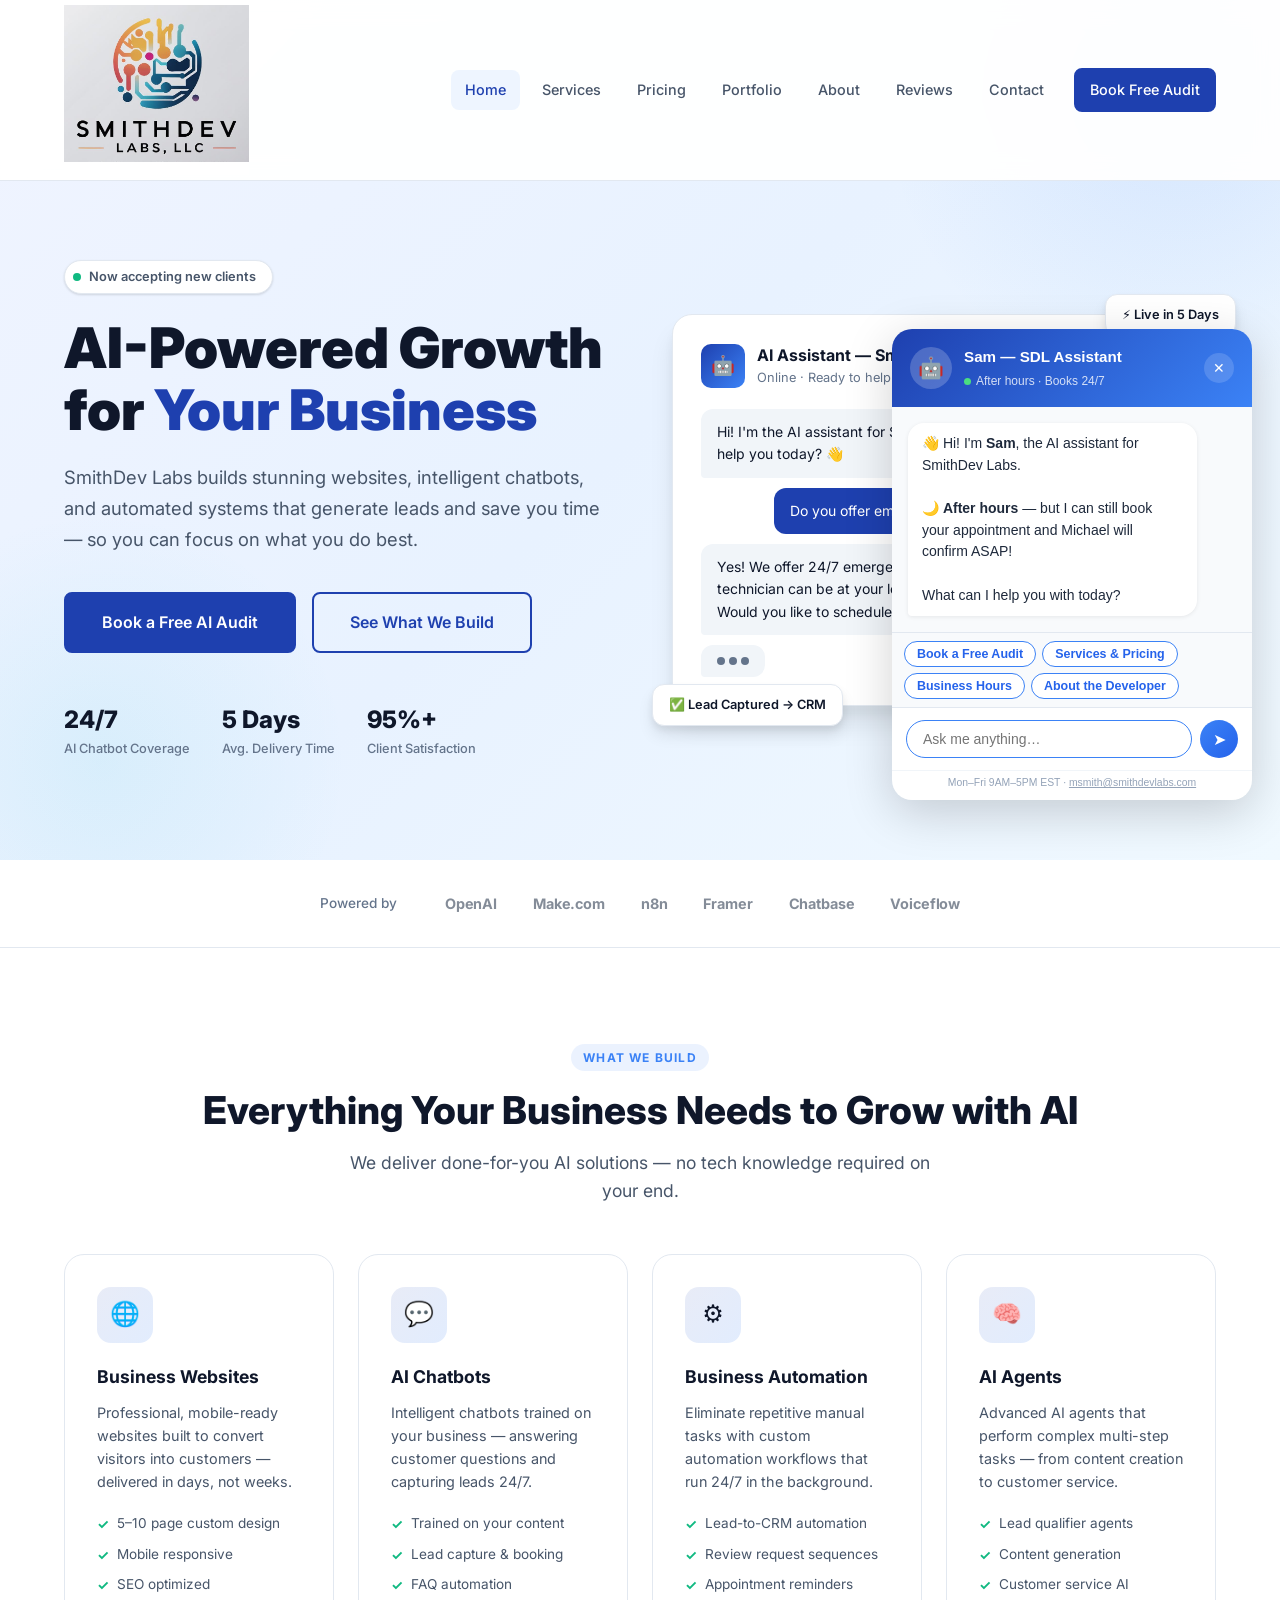
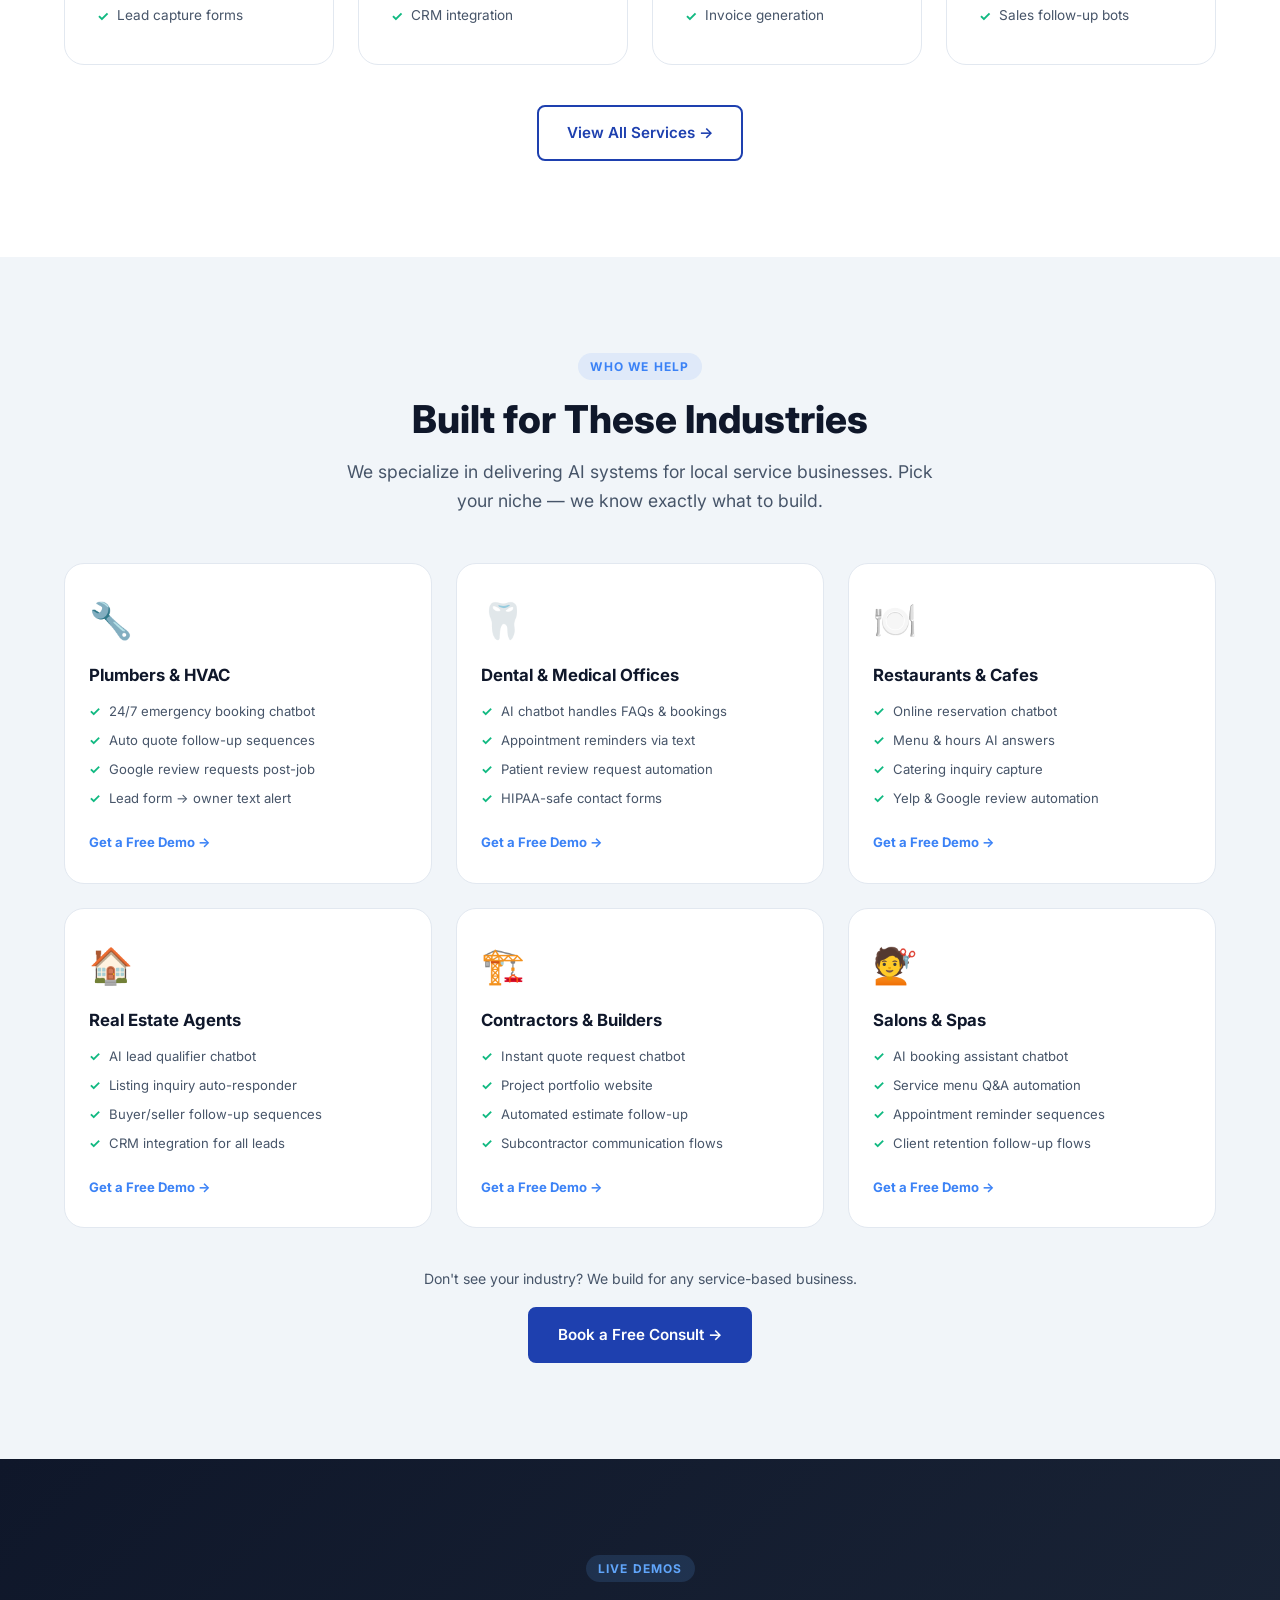
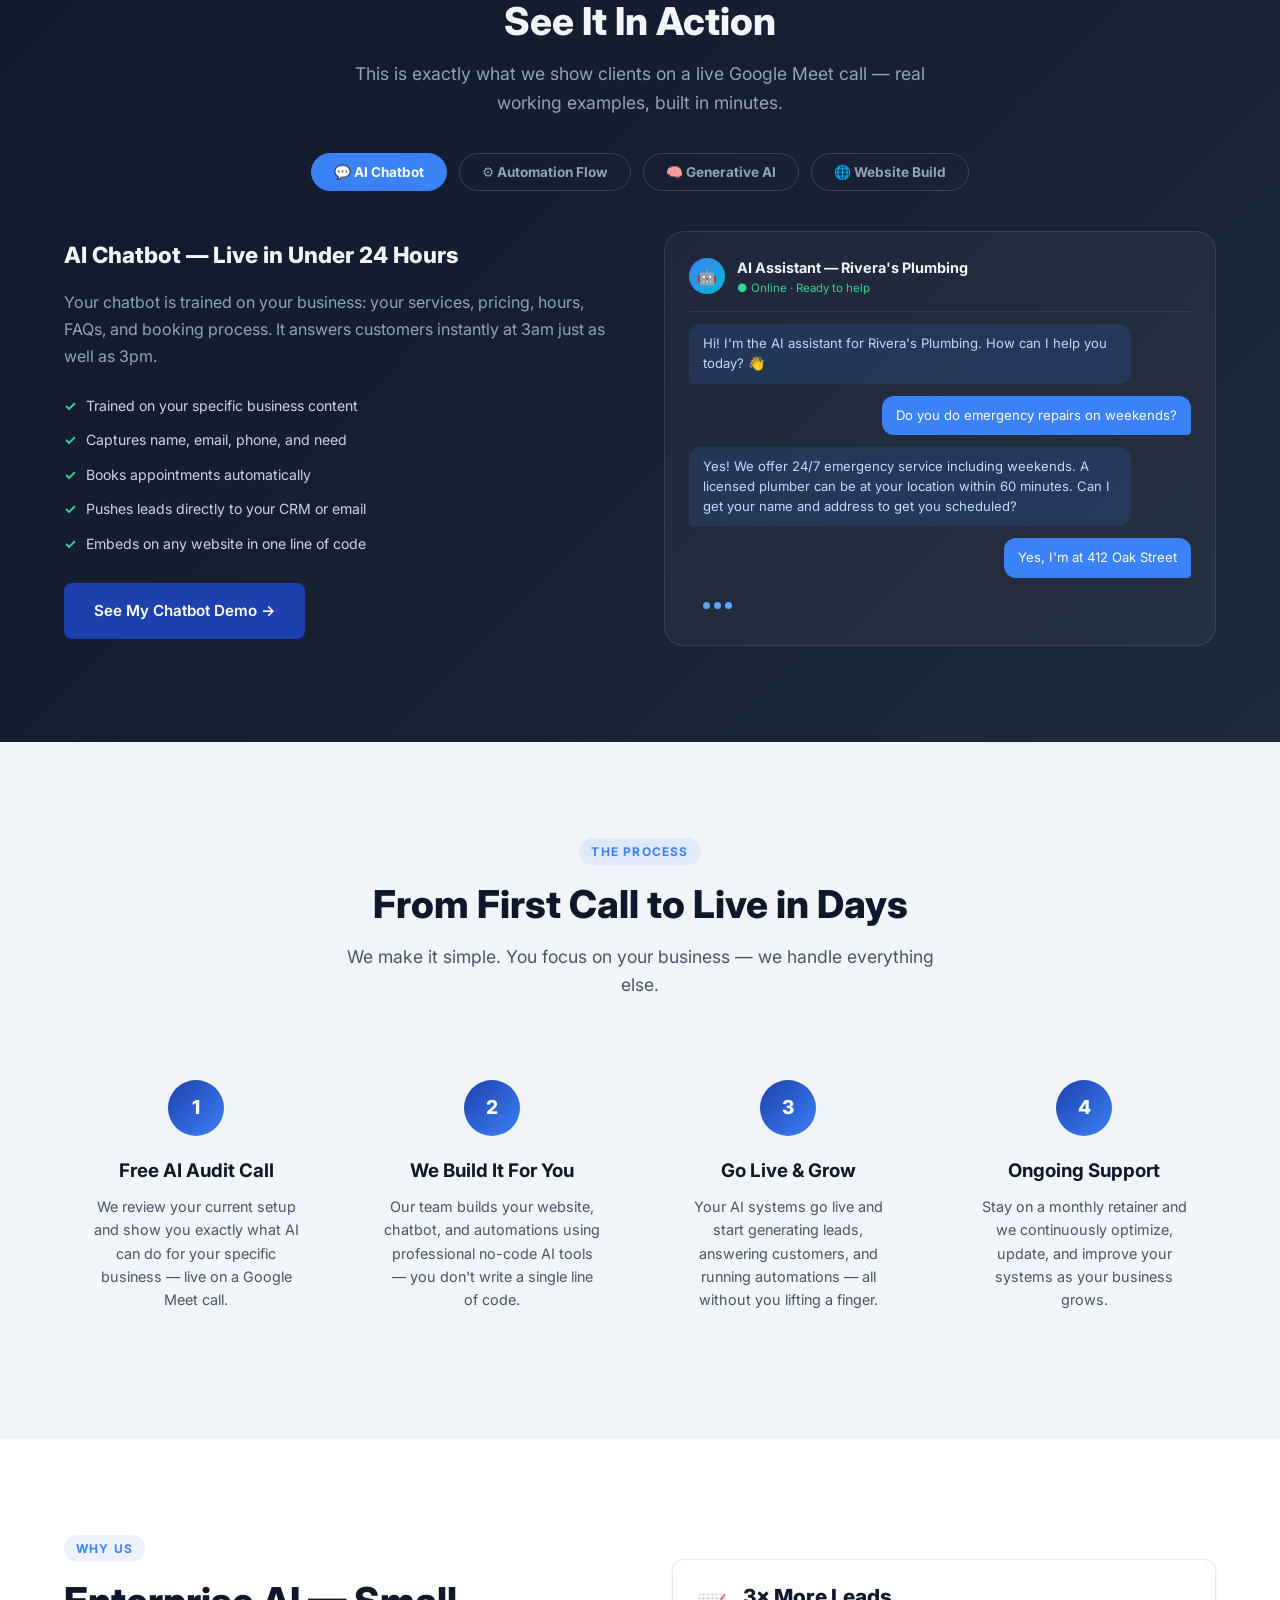
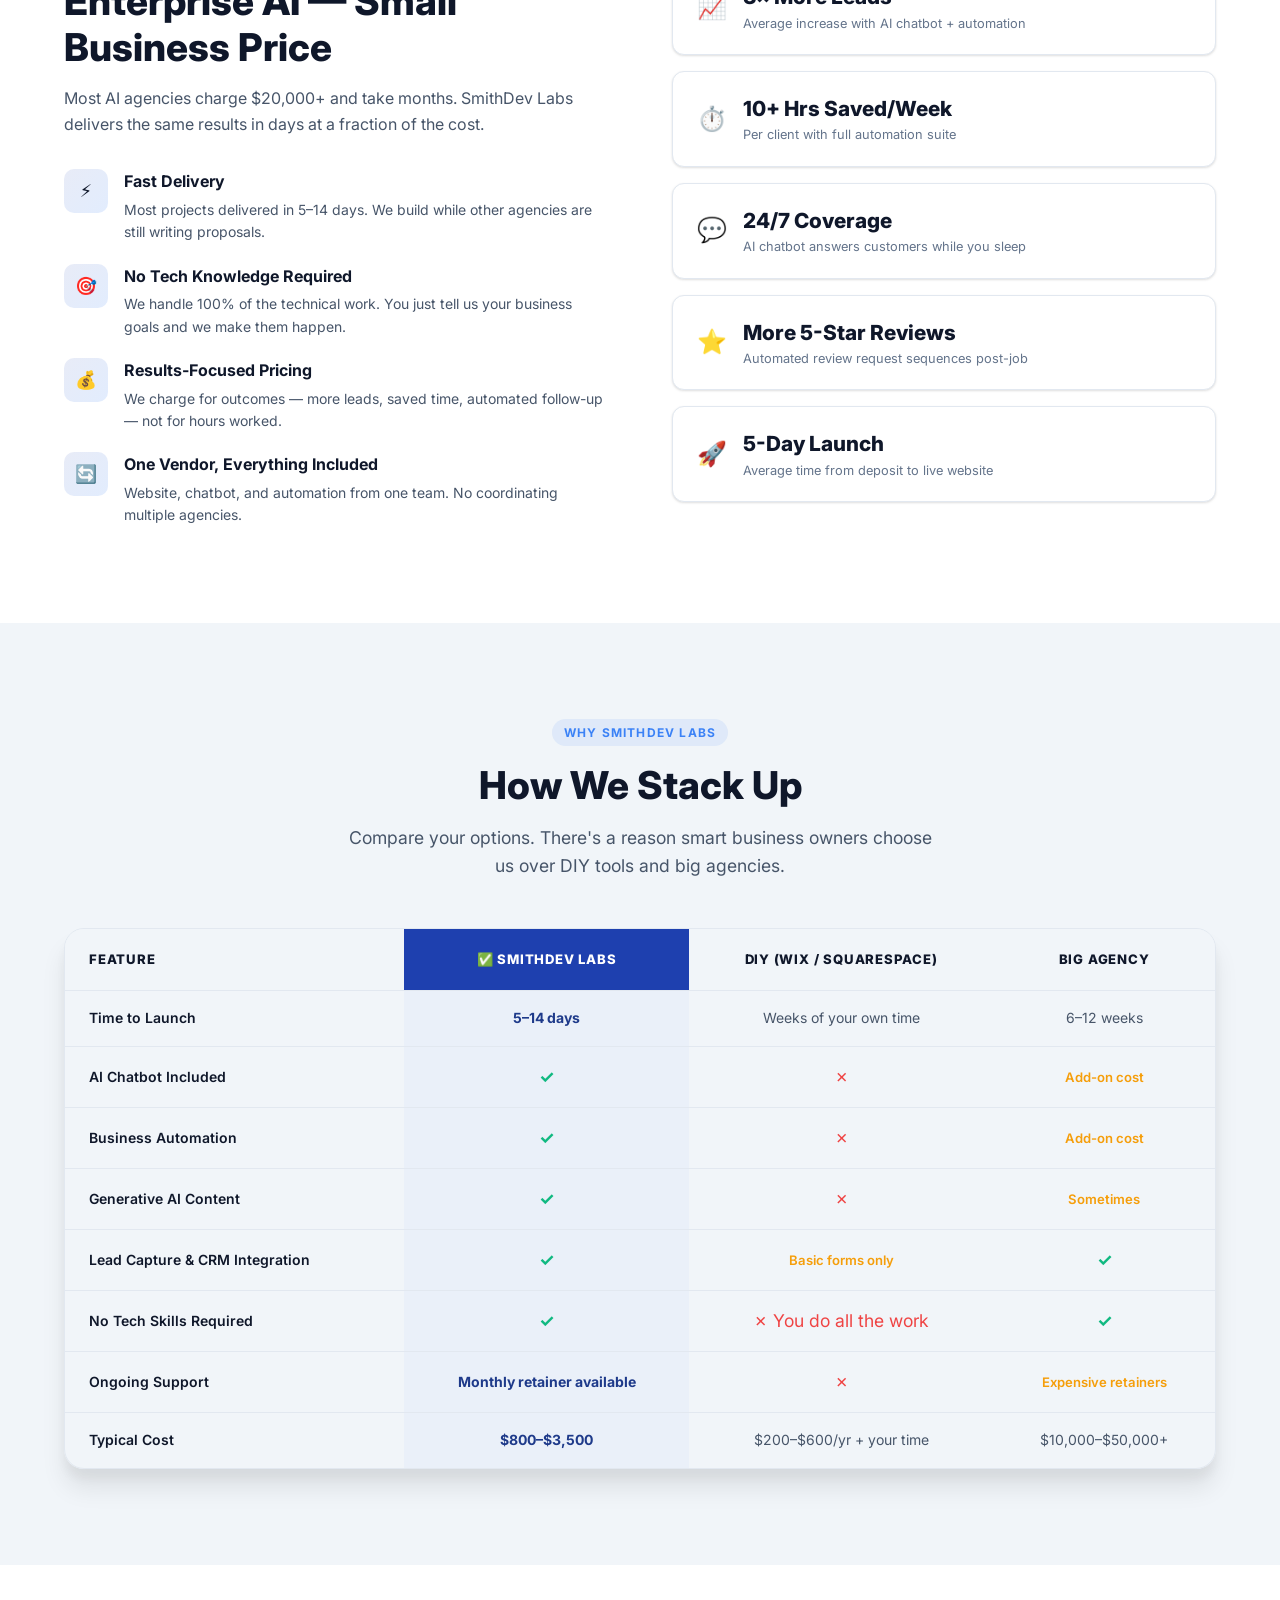
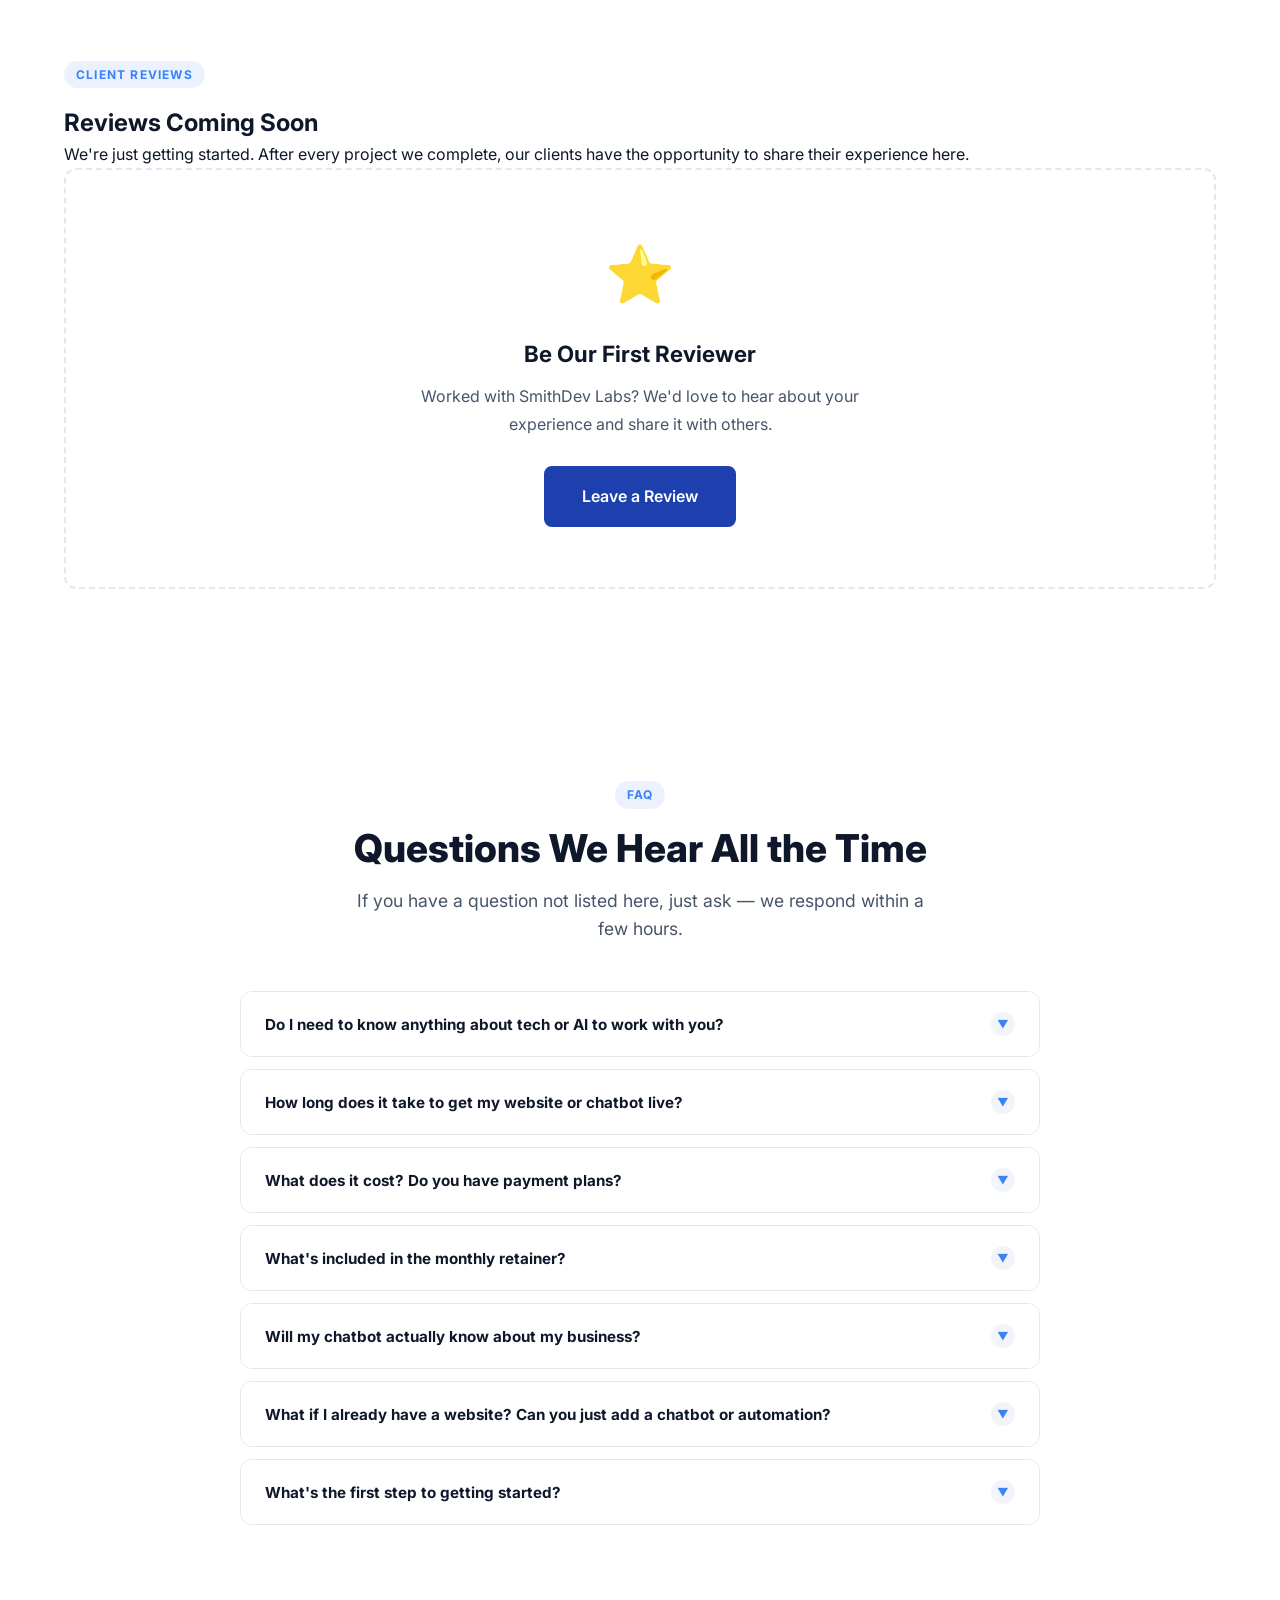
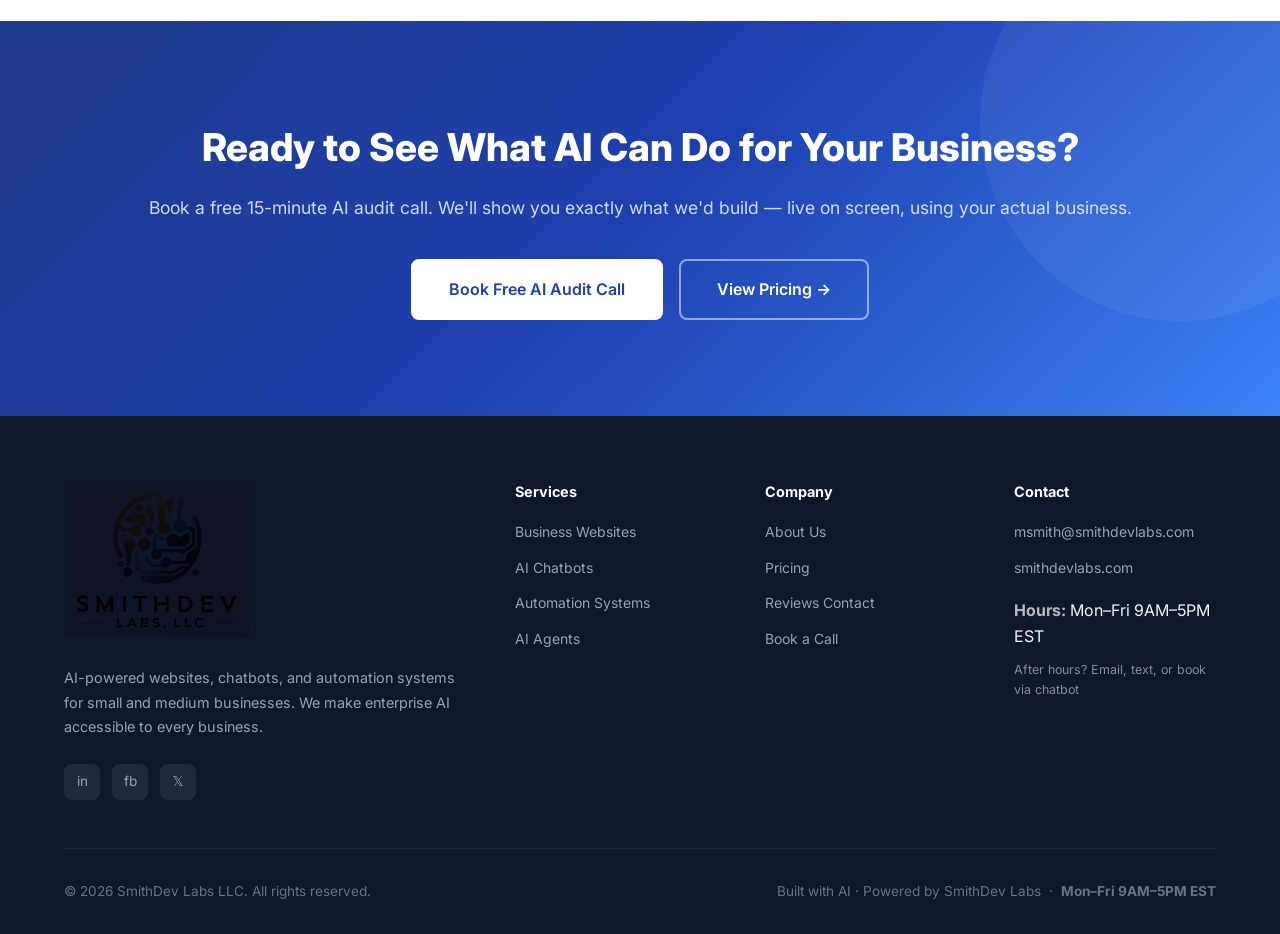
==== commit 9fff5b5b: "Upgrade chatbot: business hours awareness, appointment booking flow, Google Calendar integration, le" ====
--- a/index.html
+++ b/index.html
@@ -715,12 +715,14 @@
         <ul>
           <li><a href="mailto:msmith@smithdevlabs.com">msmith@smithdevlabs.com</a></li>
           <li><a href="https://smithdevlabs.com">smithdevlabs.com</a></li>
+          <li style="margin-top:8px;"><strong style="color:rgba(255,255,255,0.7);">Hours:</strong> Mon–Fri 9AM–5PM EST</li>
+          <li style="font-size:0.78rem;color:rgba(255,255,255,0.5);">After hours? Email, text, or book via chatbot</li>
         </ul>
       </div>
     </div>
     <div class="footer-bottom">
       <p>&copy; 2026 SmithDev Labs LLC. All rights reserved.</p>
-      <p>Built with AI · Powered by SmithDev Labs</p>
+      <p>Built with AI · Powered by SmithDev Labs &nbsp;·&nbsp; <strong>Mon–Fri 9AM–5PM EST</strong></p>
     </div>
   </div>
 </footer>
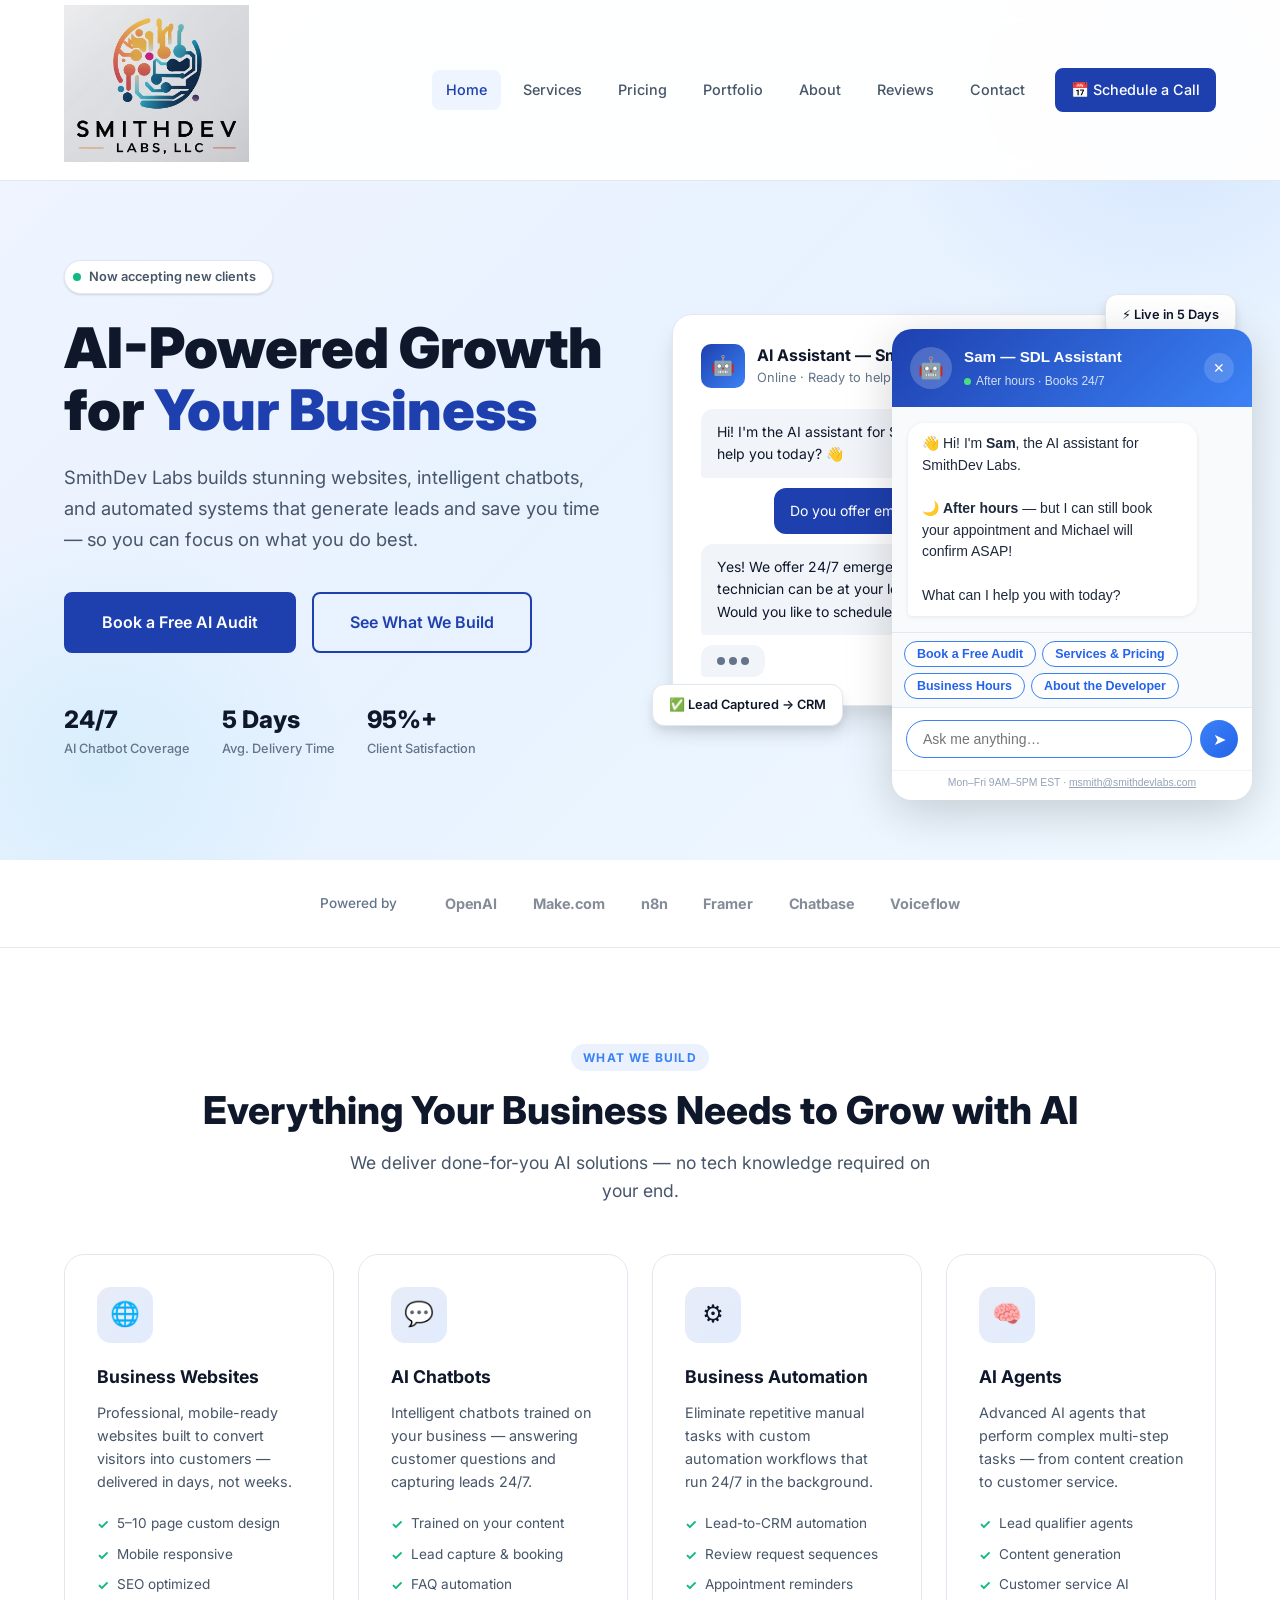
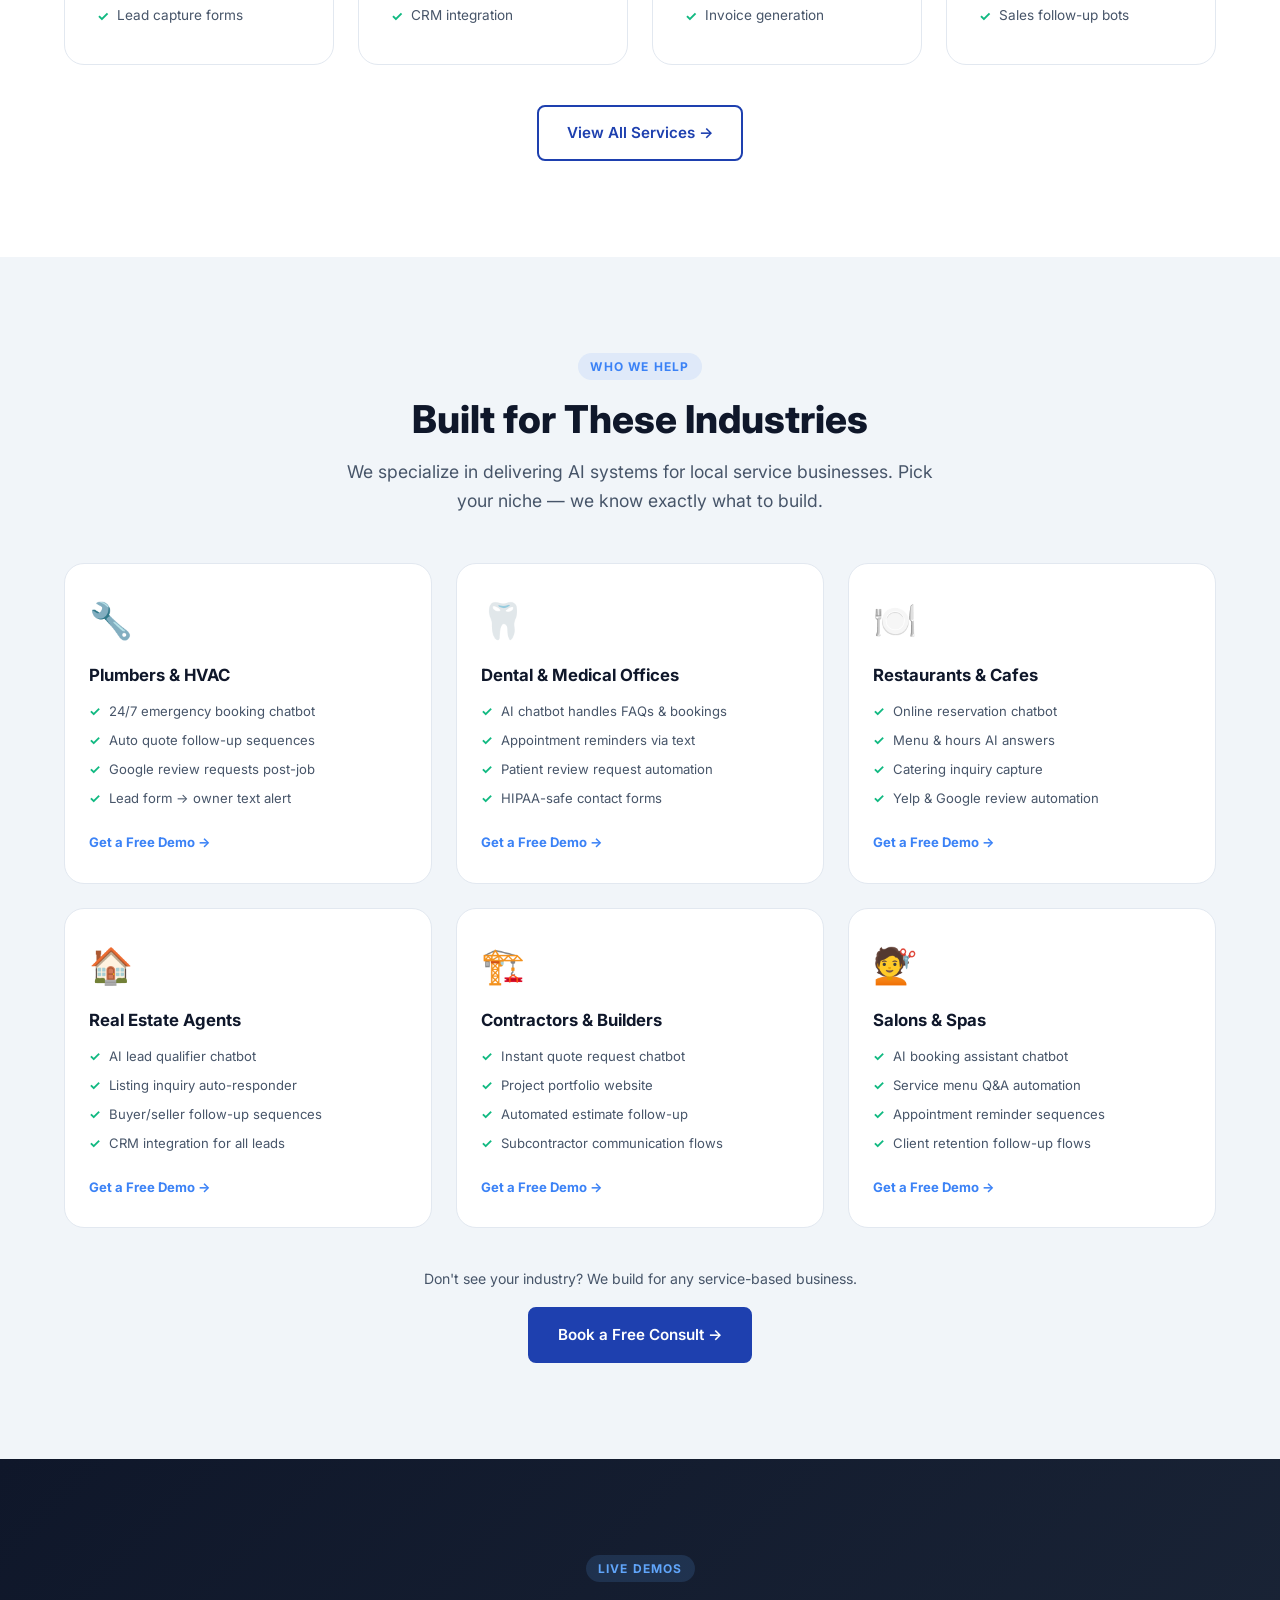
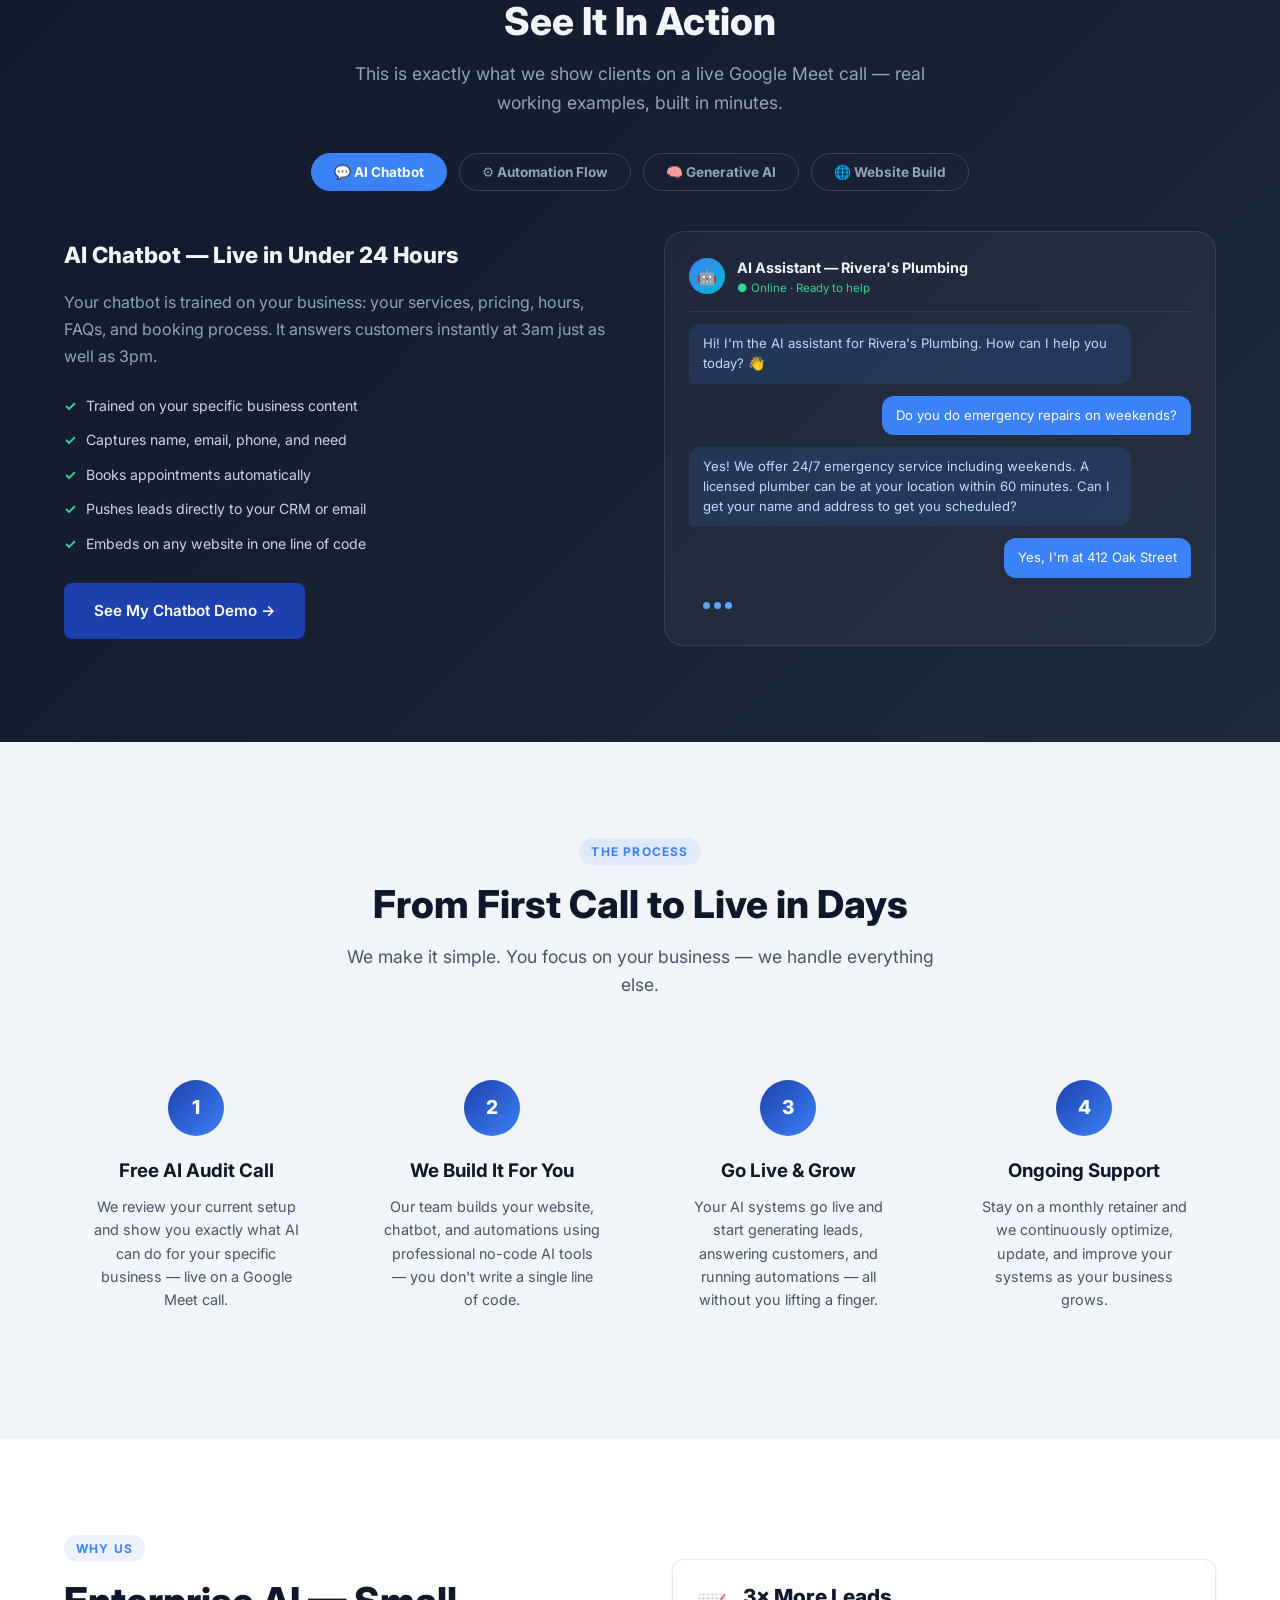
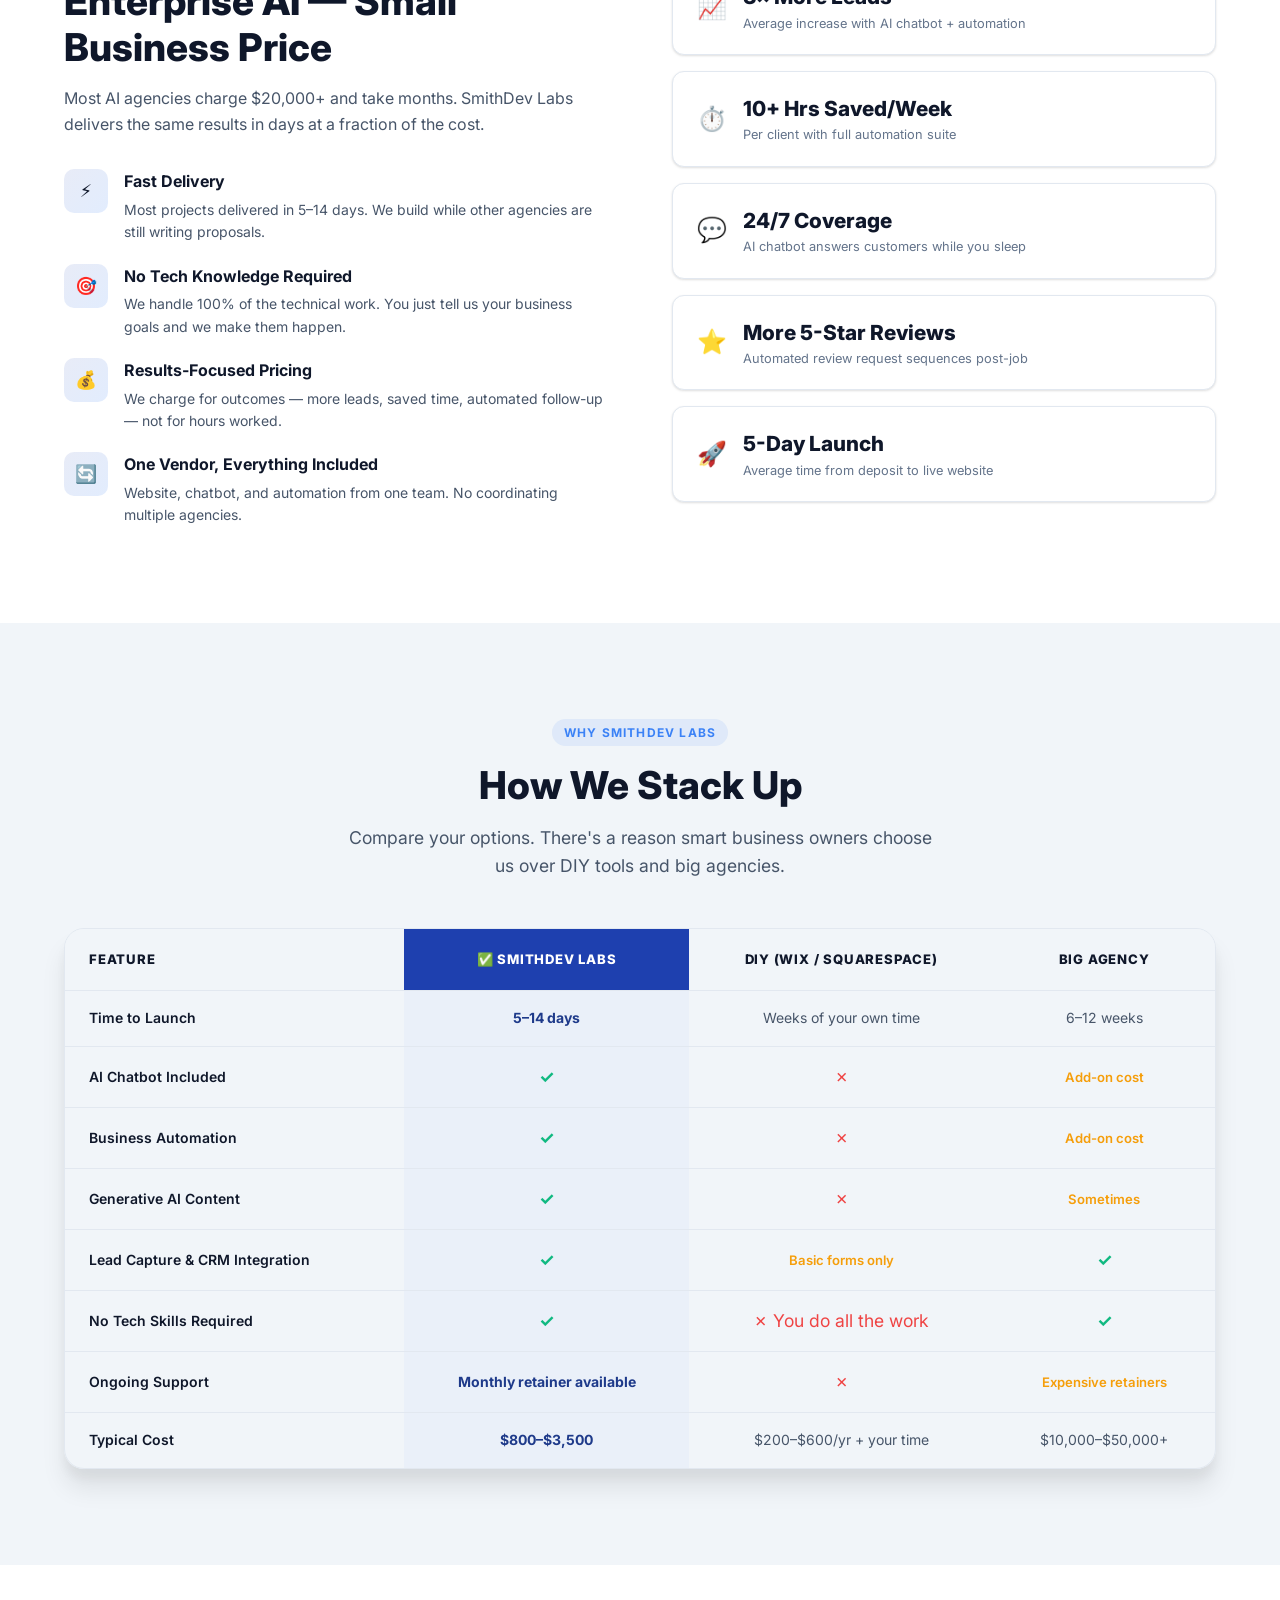
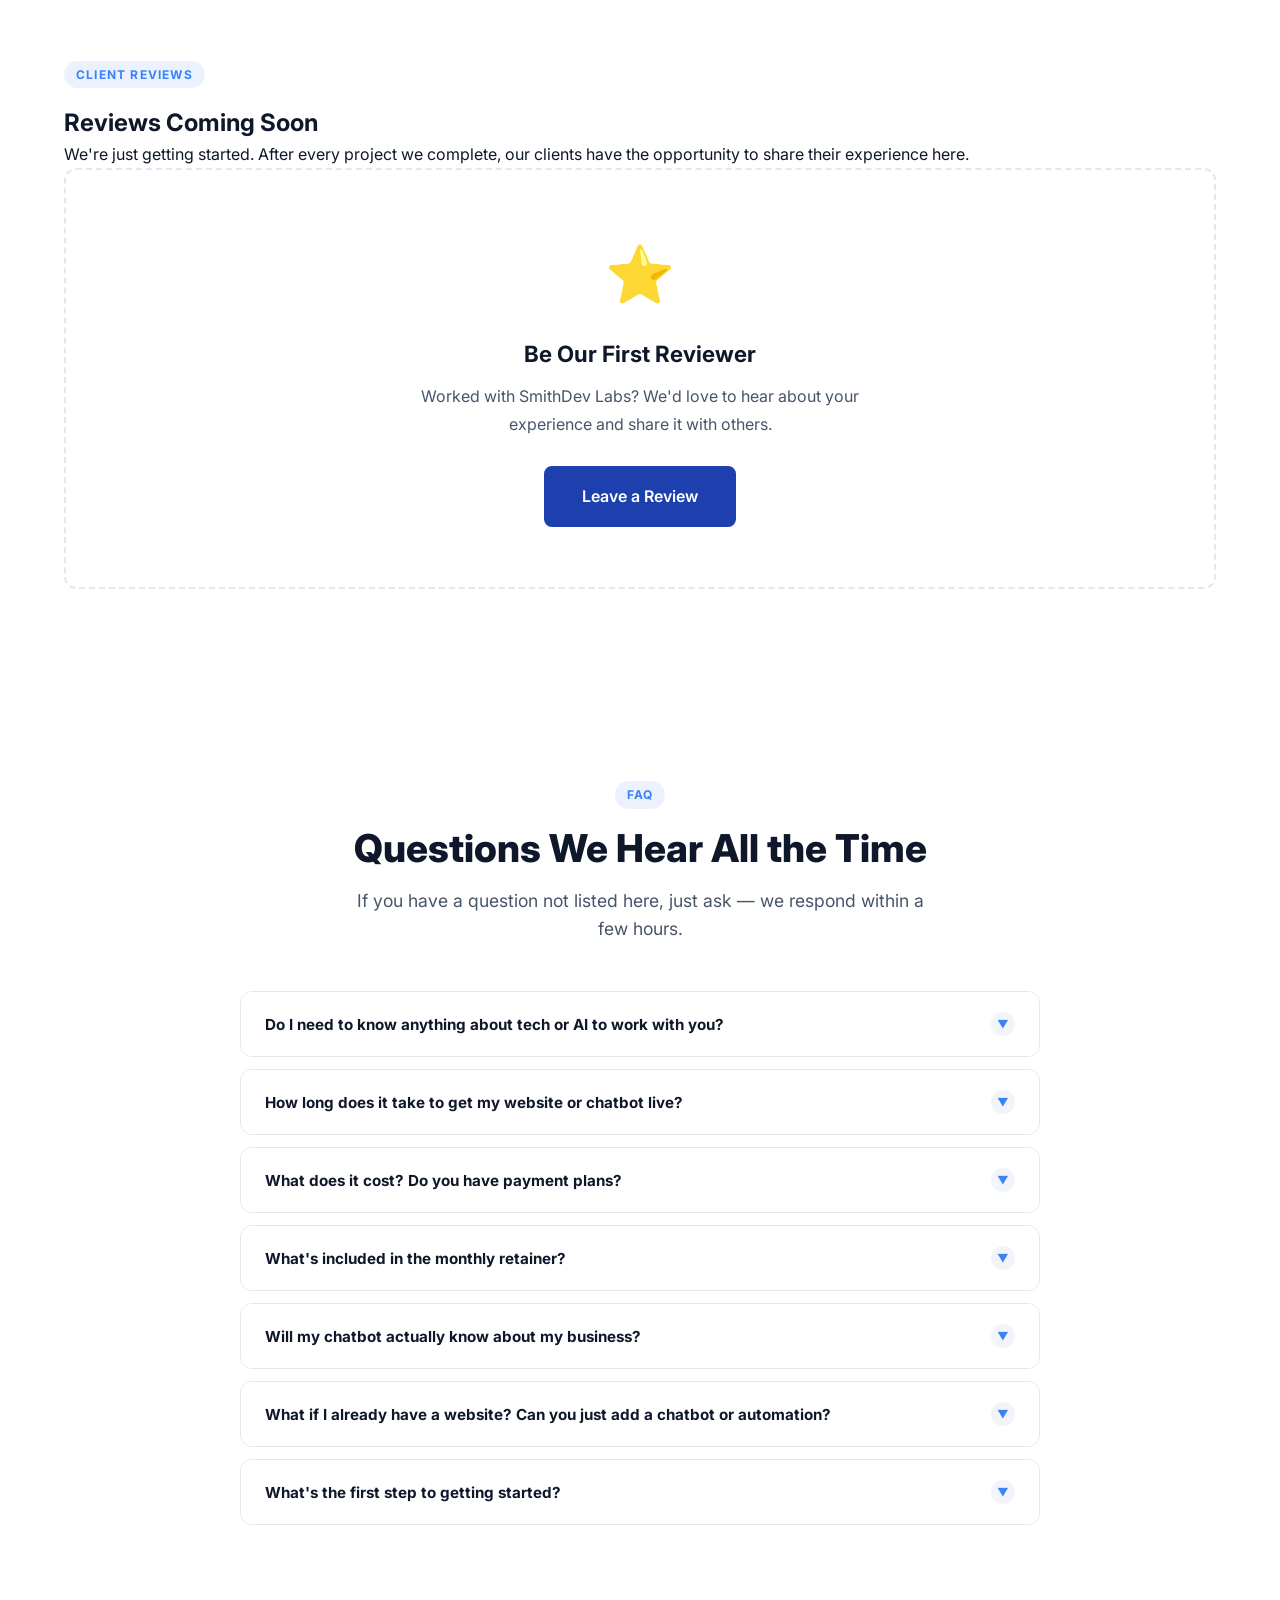
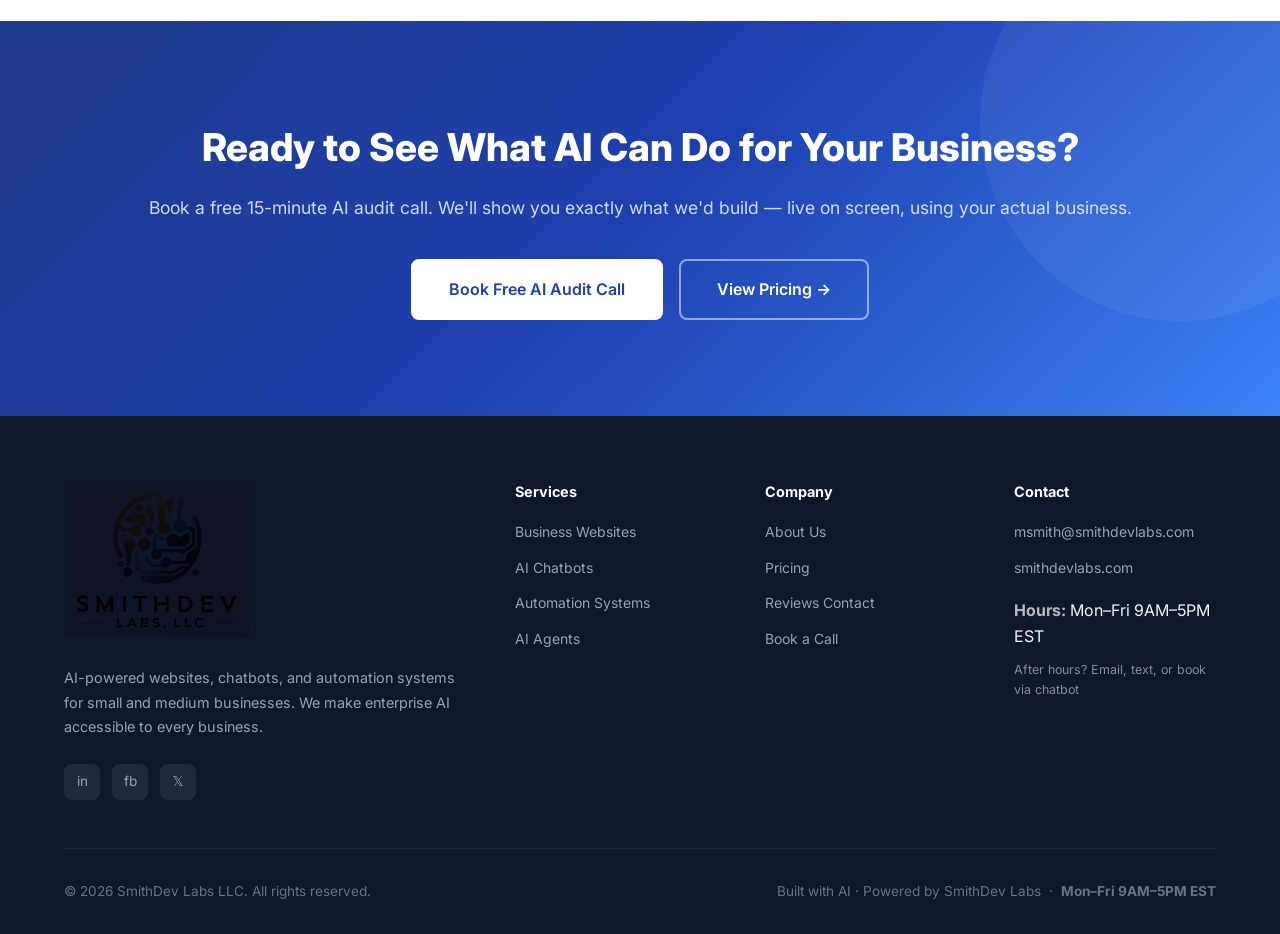
==== commit 5da3ba38: "Add live booking scheduler with day/time picker, CRM integration, and Google Calendar links" ====
--- a/index.html
+++ b/index.html
@@ -25,7 +25,7 @@
         <a href="about.html">About</a>
         <a href="testimonials.html">Reviews</a>
         <a href="contact.html">Contact</a>
-        <a href="contact.html" class="btn btn-primary btn-sm nav-cta">Book Free Audit</a>
+        <a href="schedule.html" class="btn btn-primary btn-sm nav-cta">📅 Schedule a Call</a>
       </div>
       <div class="nav-toggle" id="navToggle" aria-label="Toggle menu">
         <span></span><span></span><span></span>
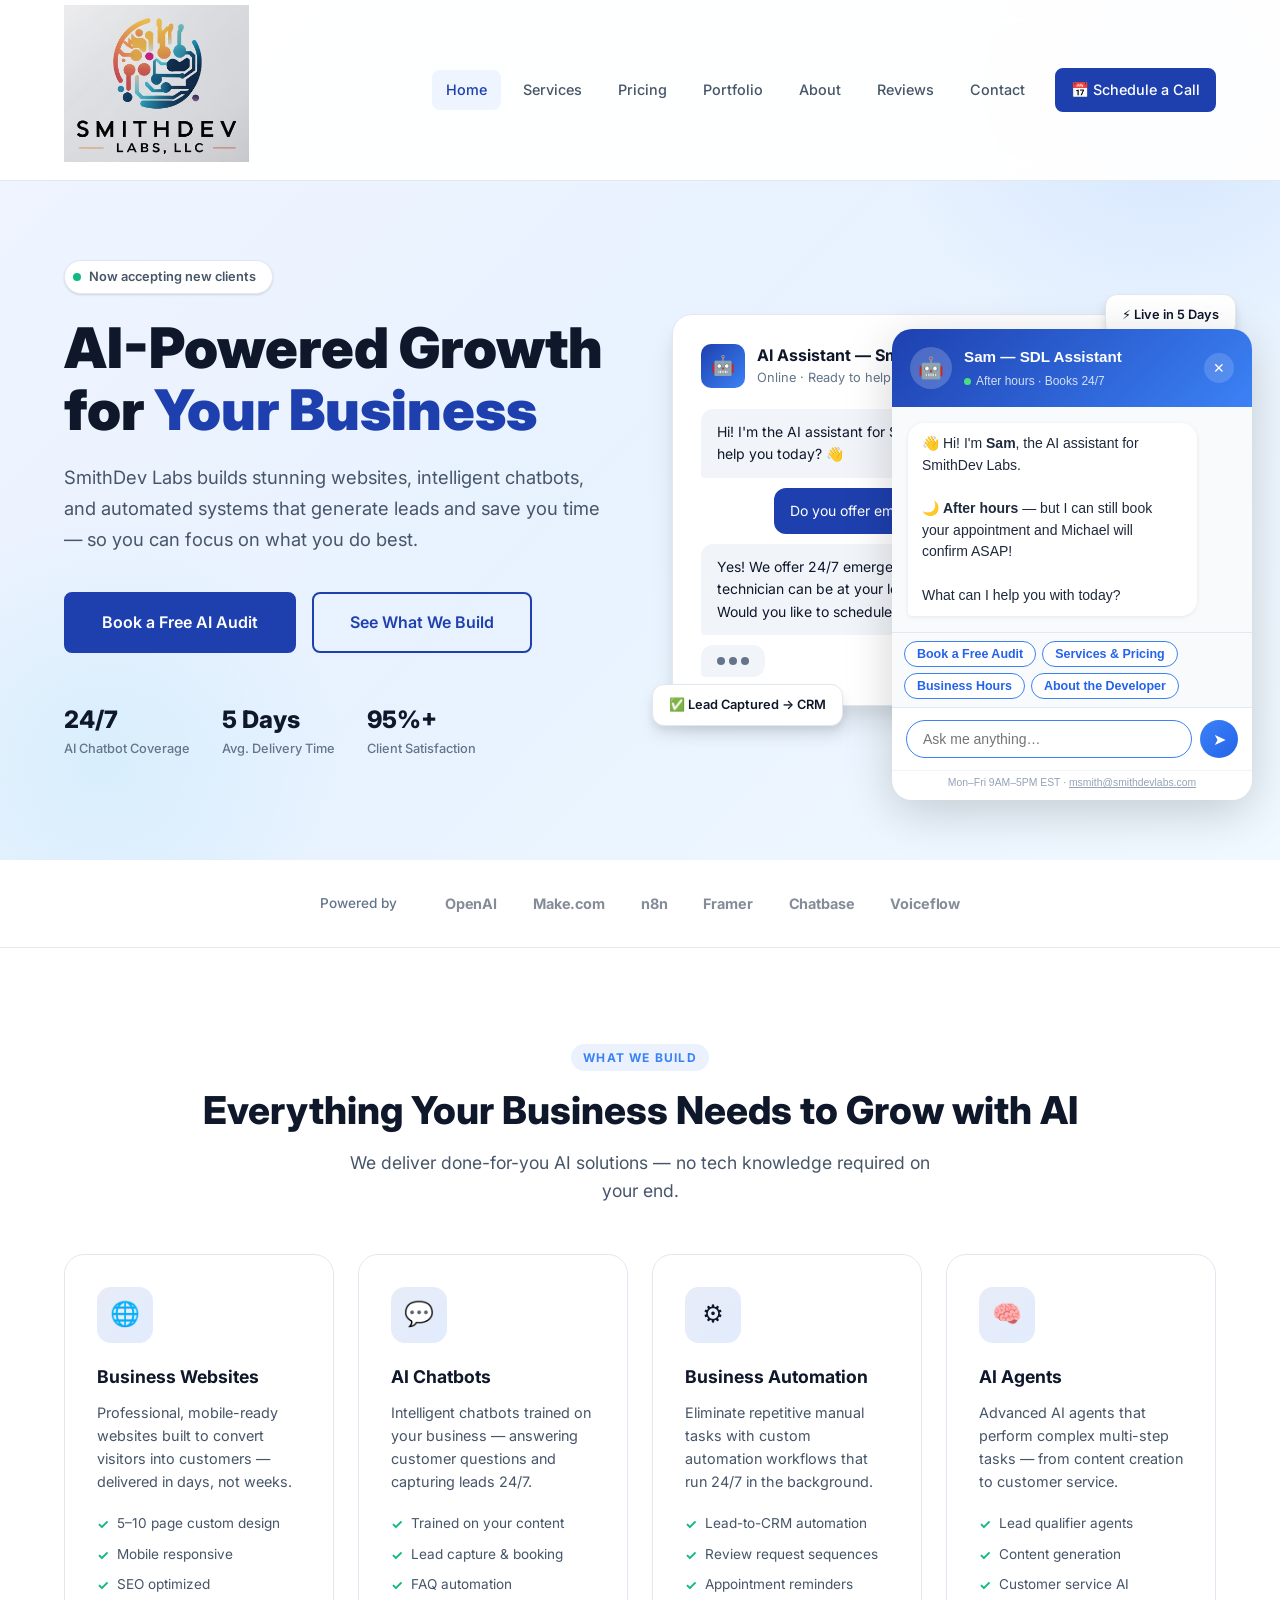
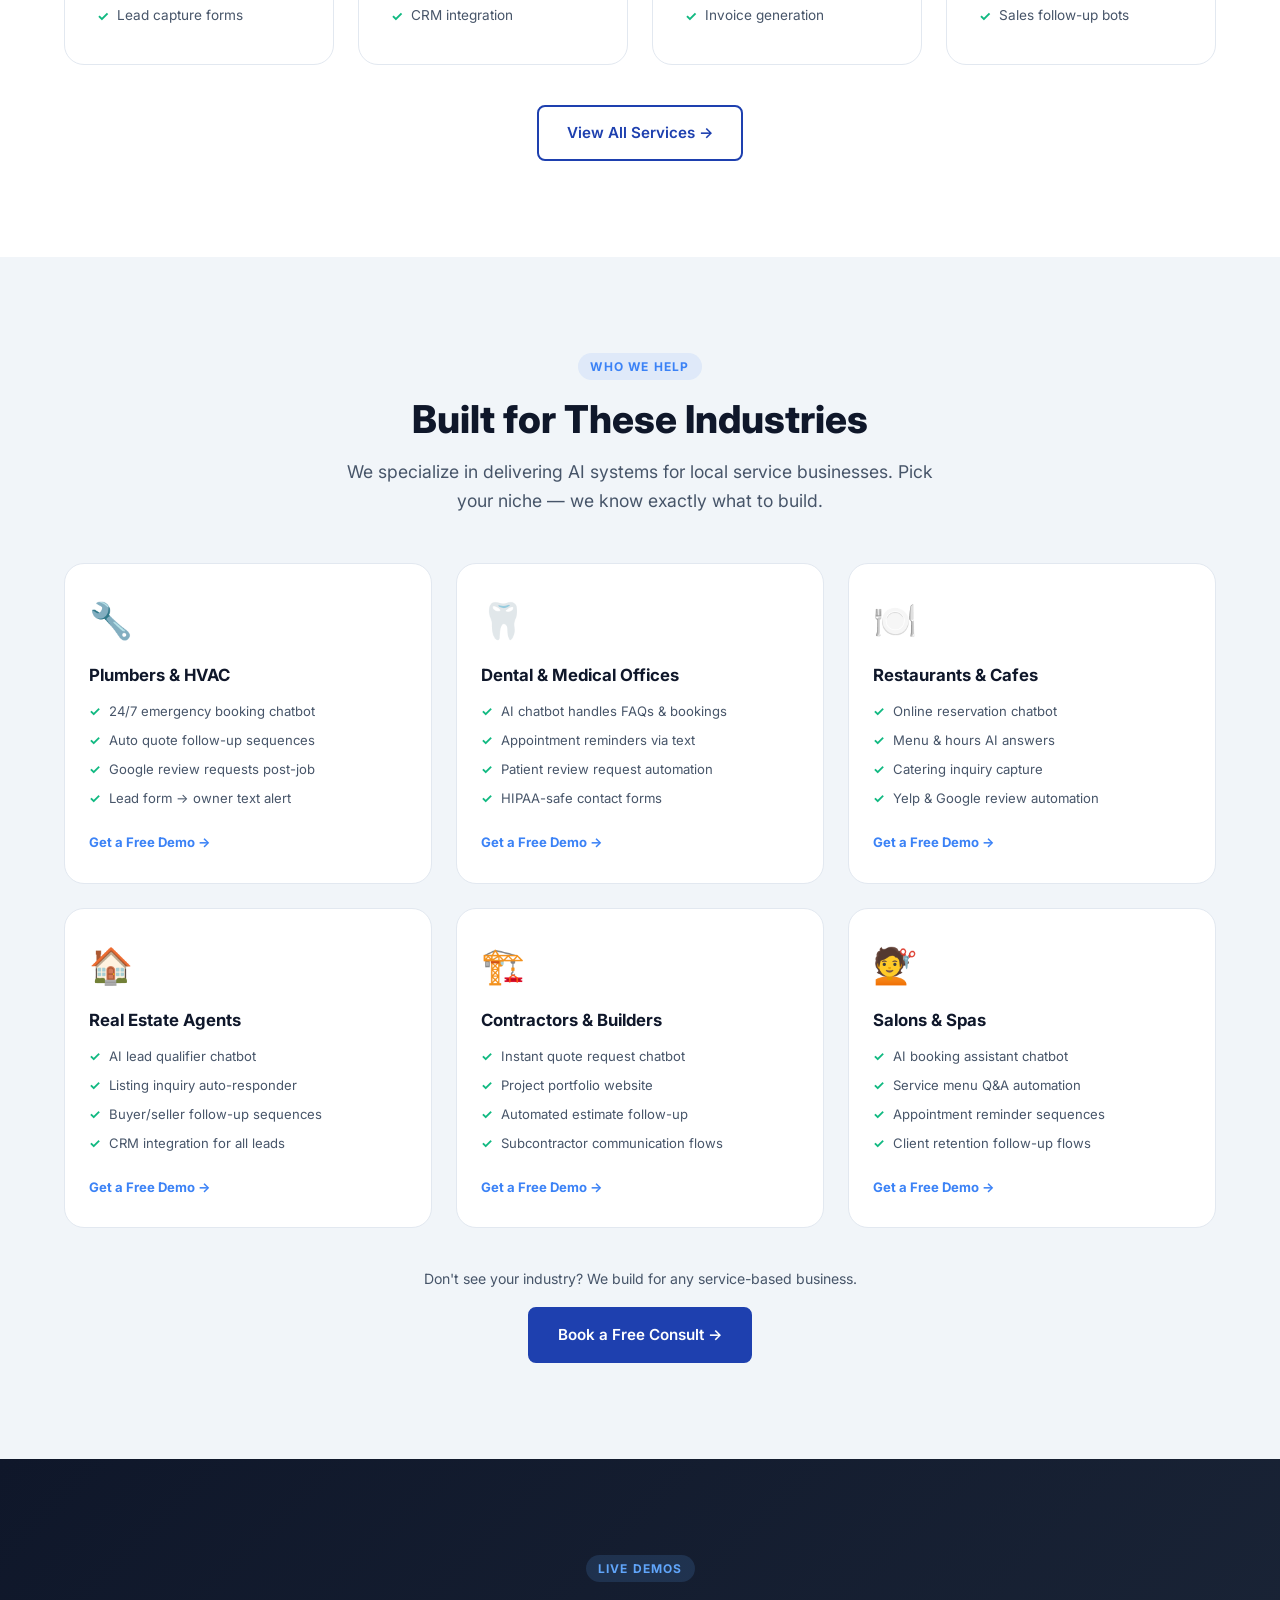
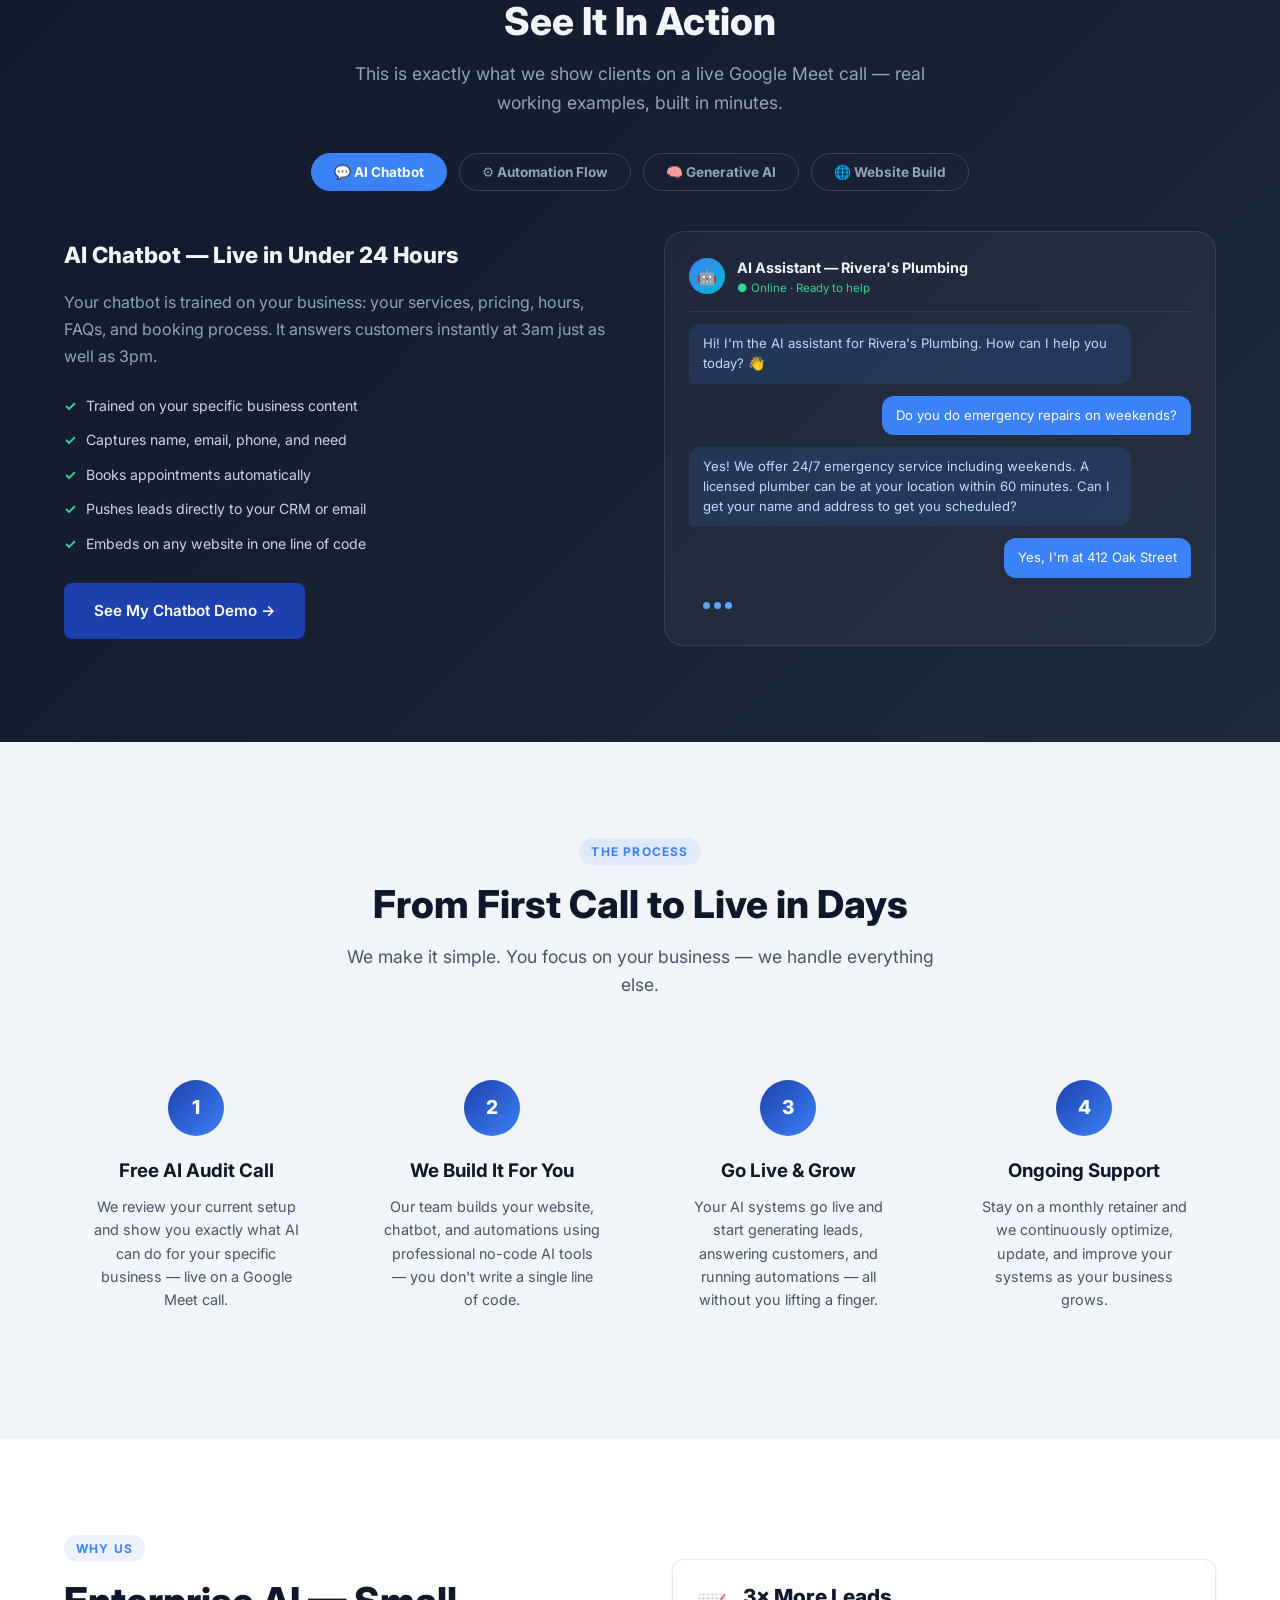
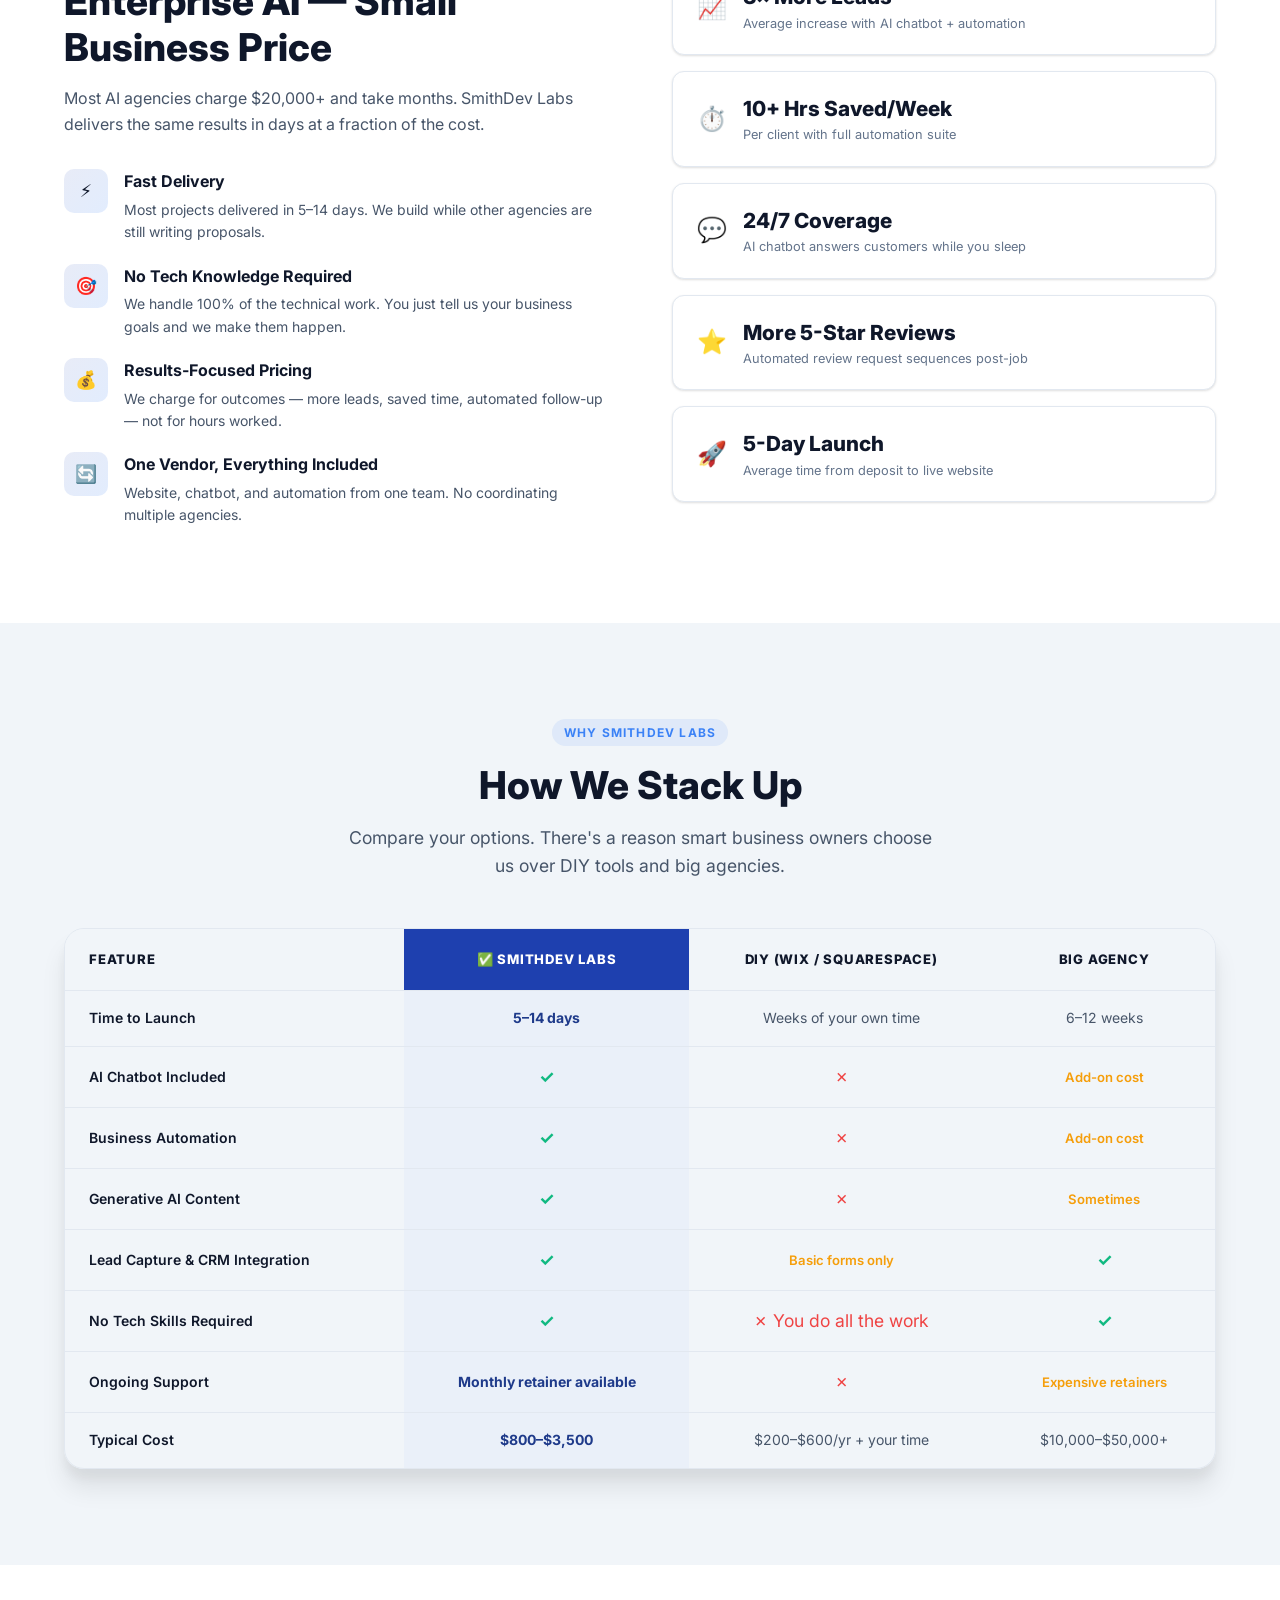
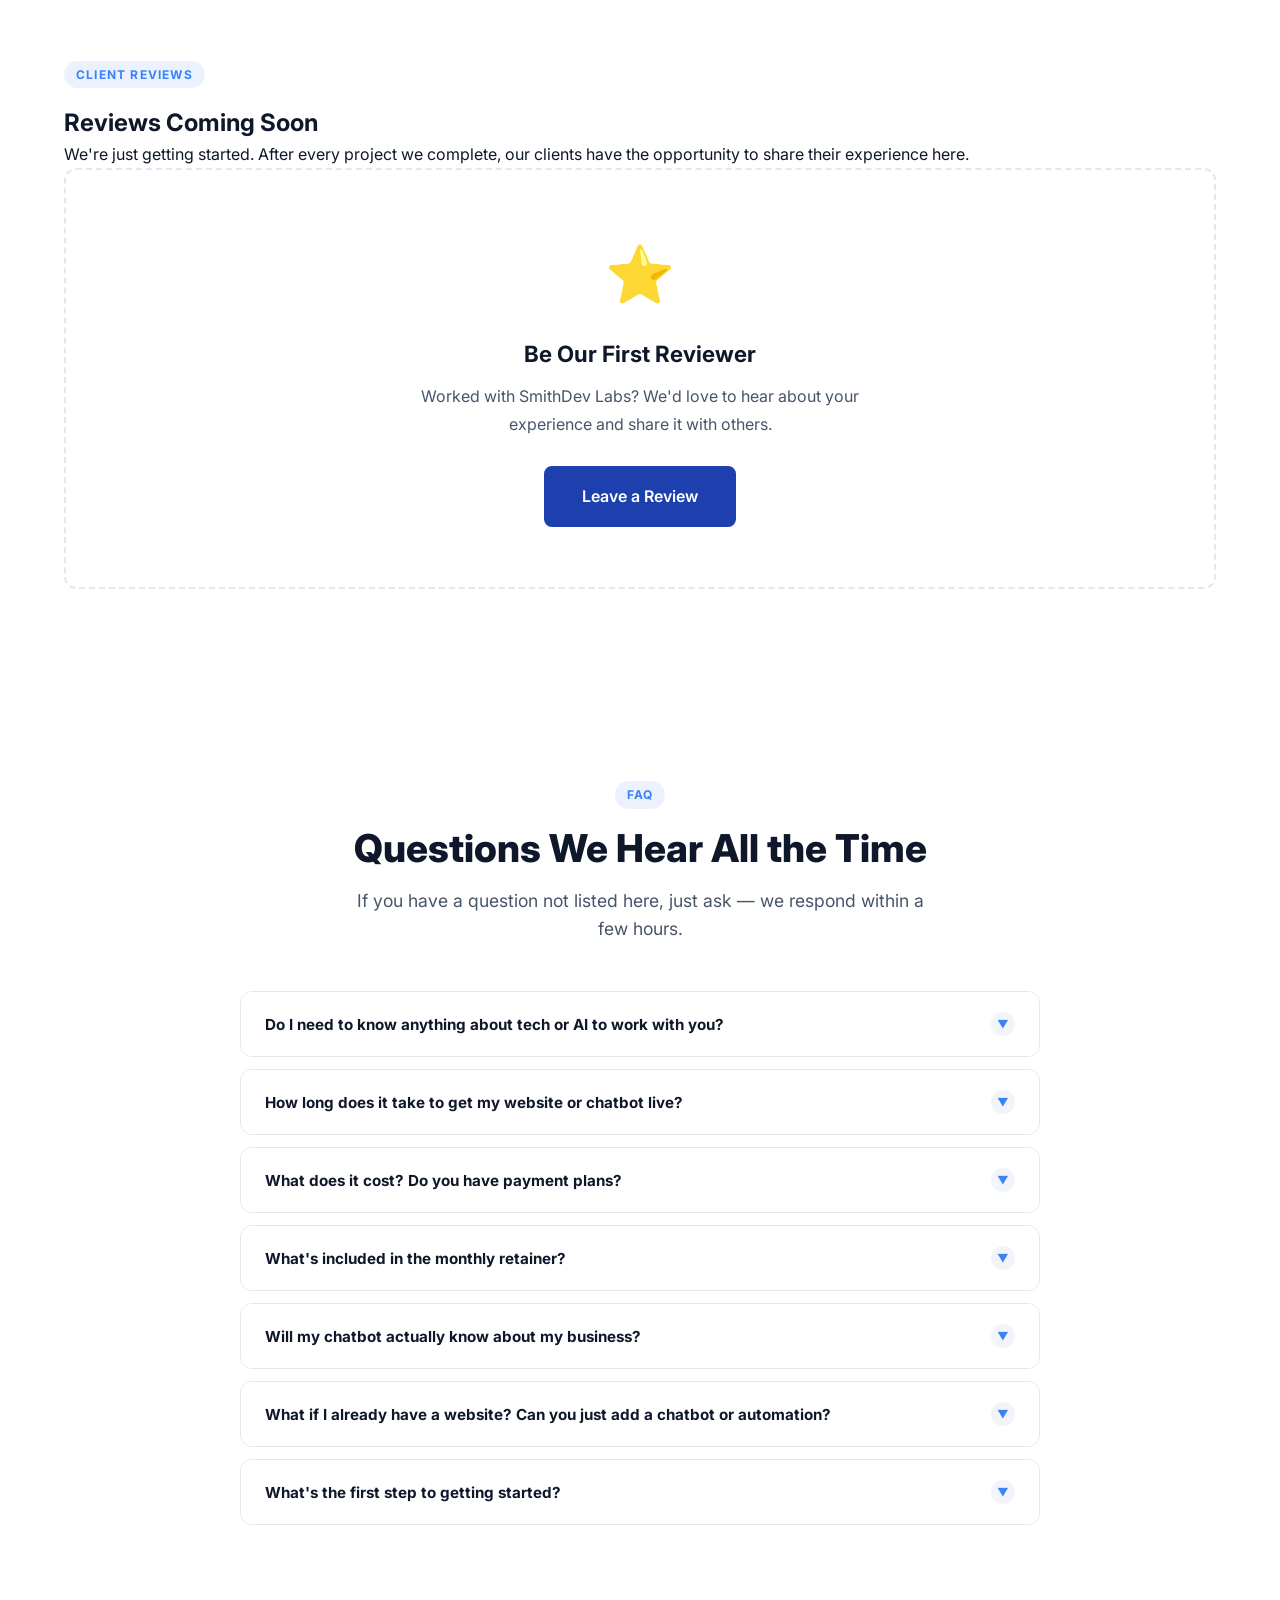
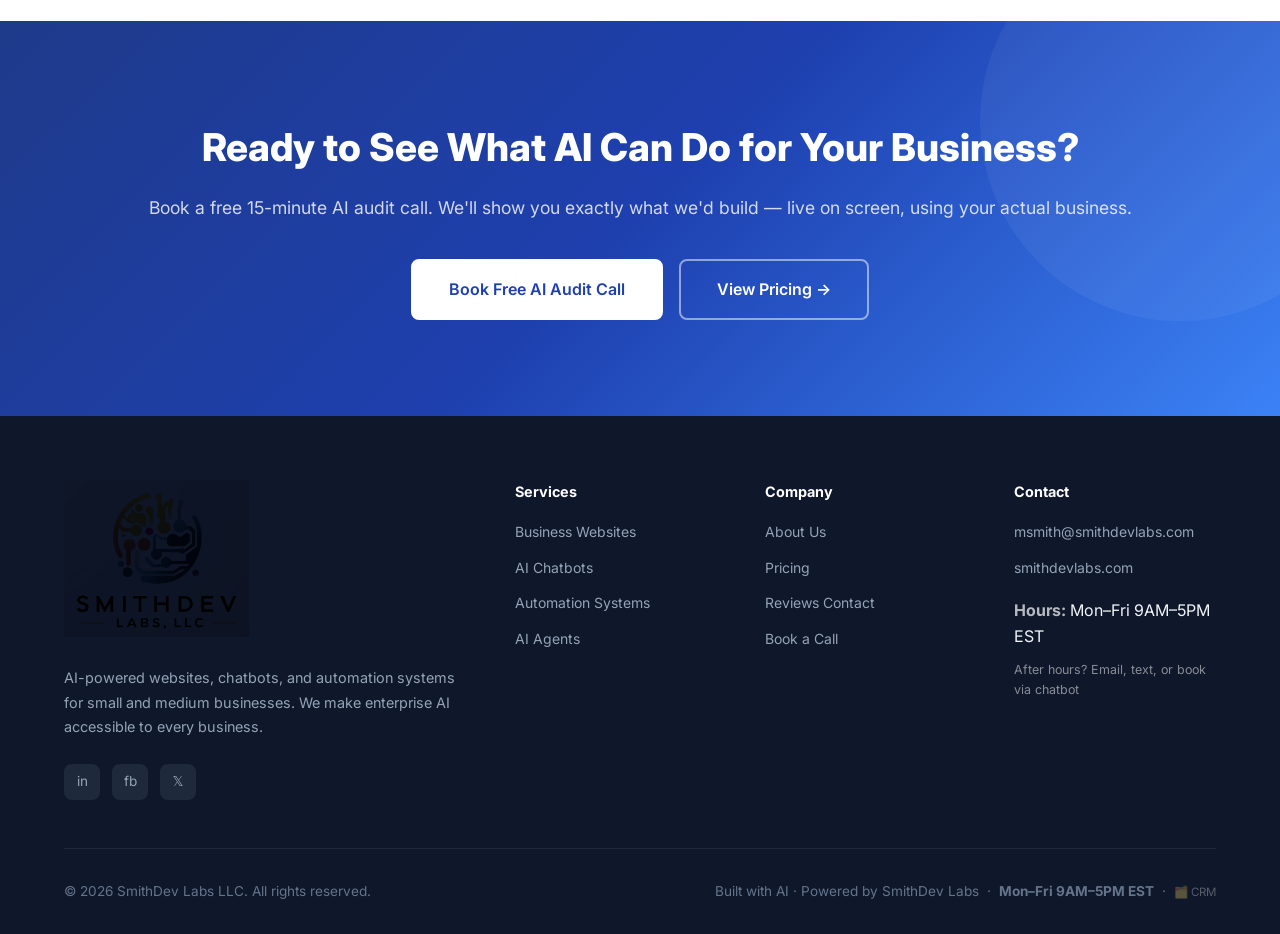
==== commit e6020f0e: "Add discreet CRM link in footer of all pages" ====
--- a/index.html
+++ b/index.html
@@ -722,13 +722,13 @@
     </div>
     <div class="footer-bottom">
       <p>&copy; 2026 SmithDev Labs LLC. All rights reserved.</p>
-      <p>Built with AI · Powered by SmithDev Labs &nbsp;·&nbsp; <strong>Mon–Fri 9AM–5PM EST</strong></p>
+      <p>Built with AI · Powered by SmithDev Labs &nbsp;·&nbsp; <strong>Mon–Fri 9AM–5PM EST</strong> &nbsp;·&nbsp; <a href="crm.html" style="color:rgba(255,255,255,0.3);font-size:0.72rem;text-decoration:none;" title="Owner CRM">🗂️ CRM</a></p>
     </div>
   </div>
 </footer>
 
 <script src="js/main.js"></script>
-<script src="js/chatbot.js"></script>
+<script src="js/chatbot.js?v=2"></script>
 <script>
 function showDemo(id) {
   document.querySelectorAll('.demo-panel').forEach(p => p.classList.remove('active'));
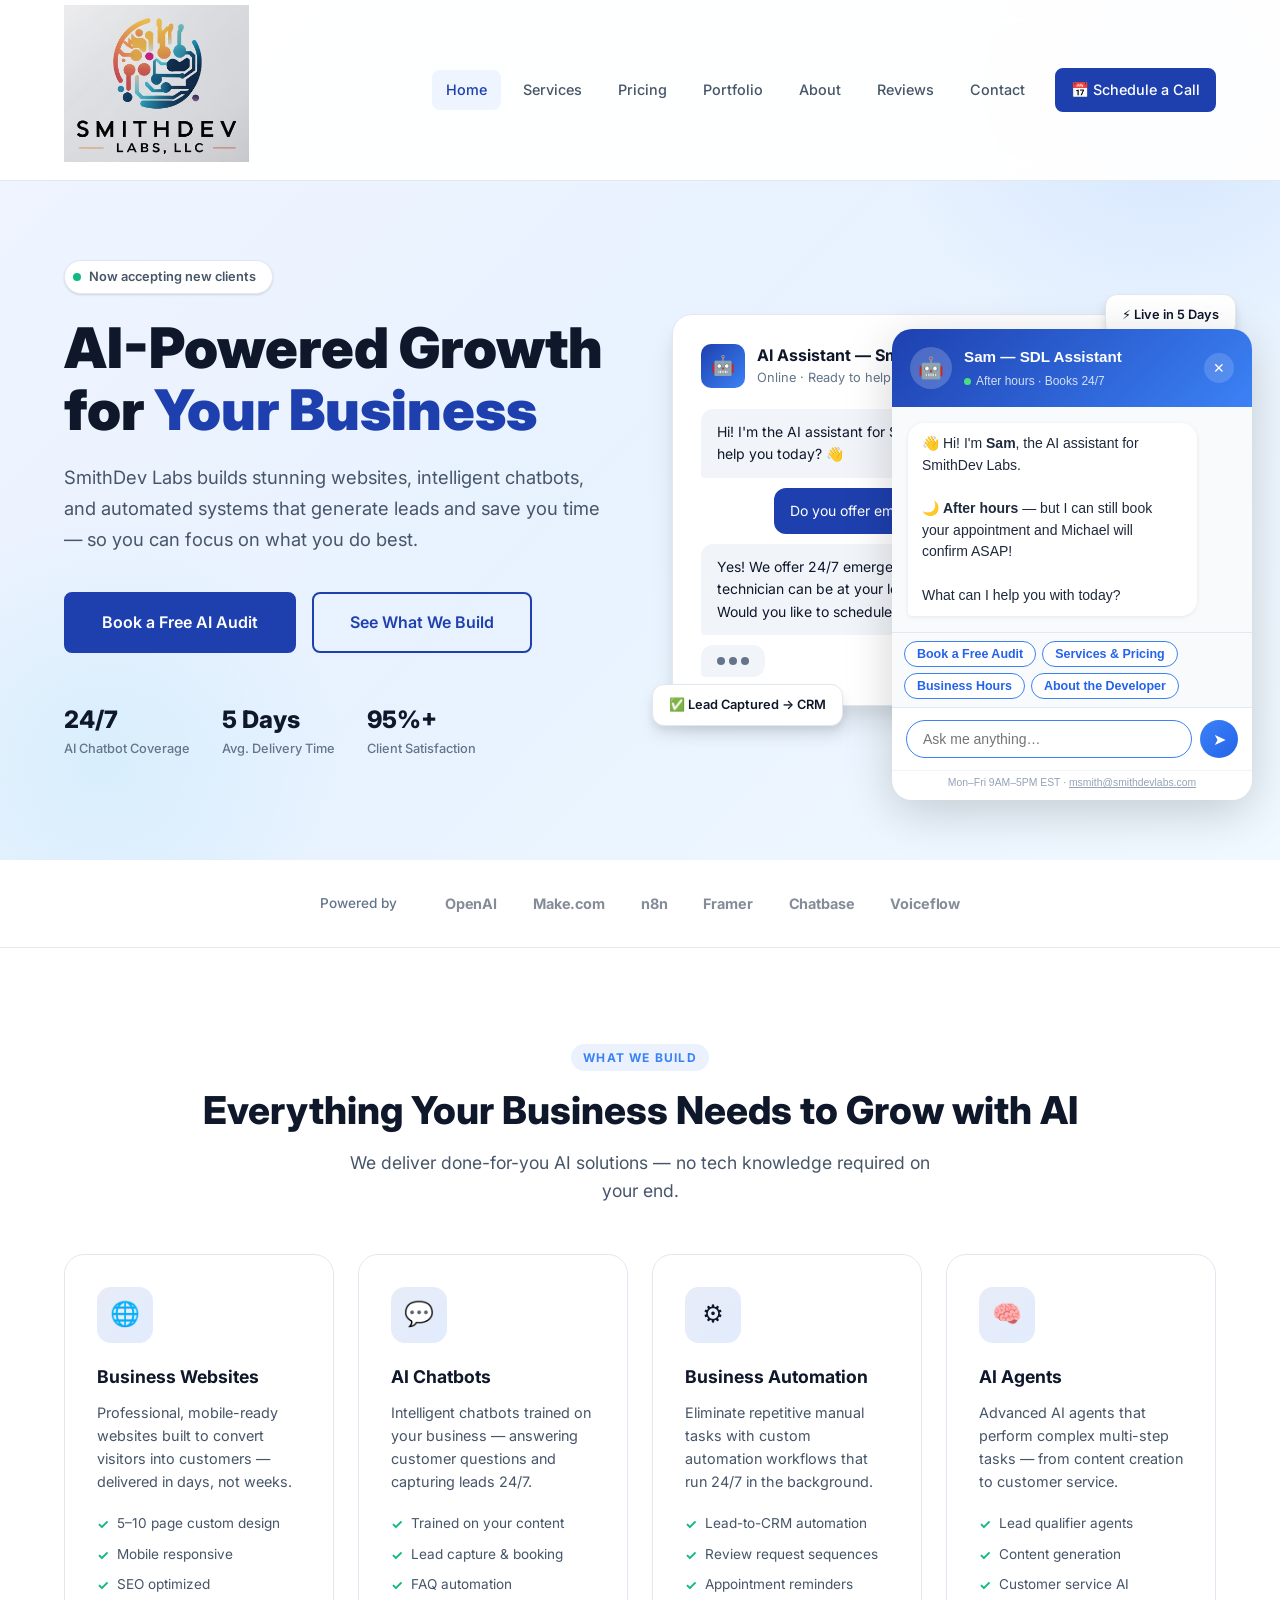
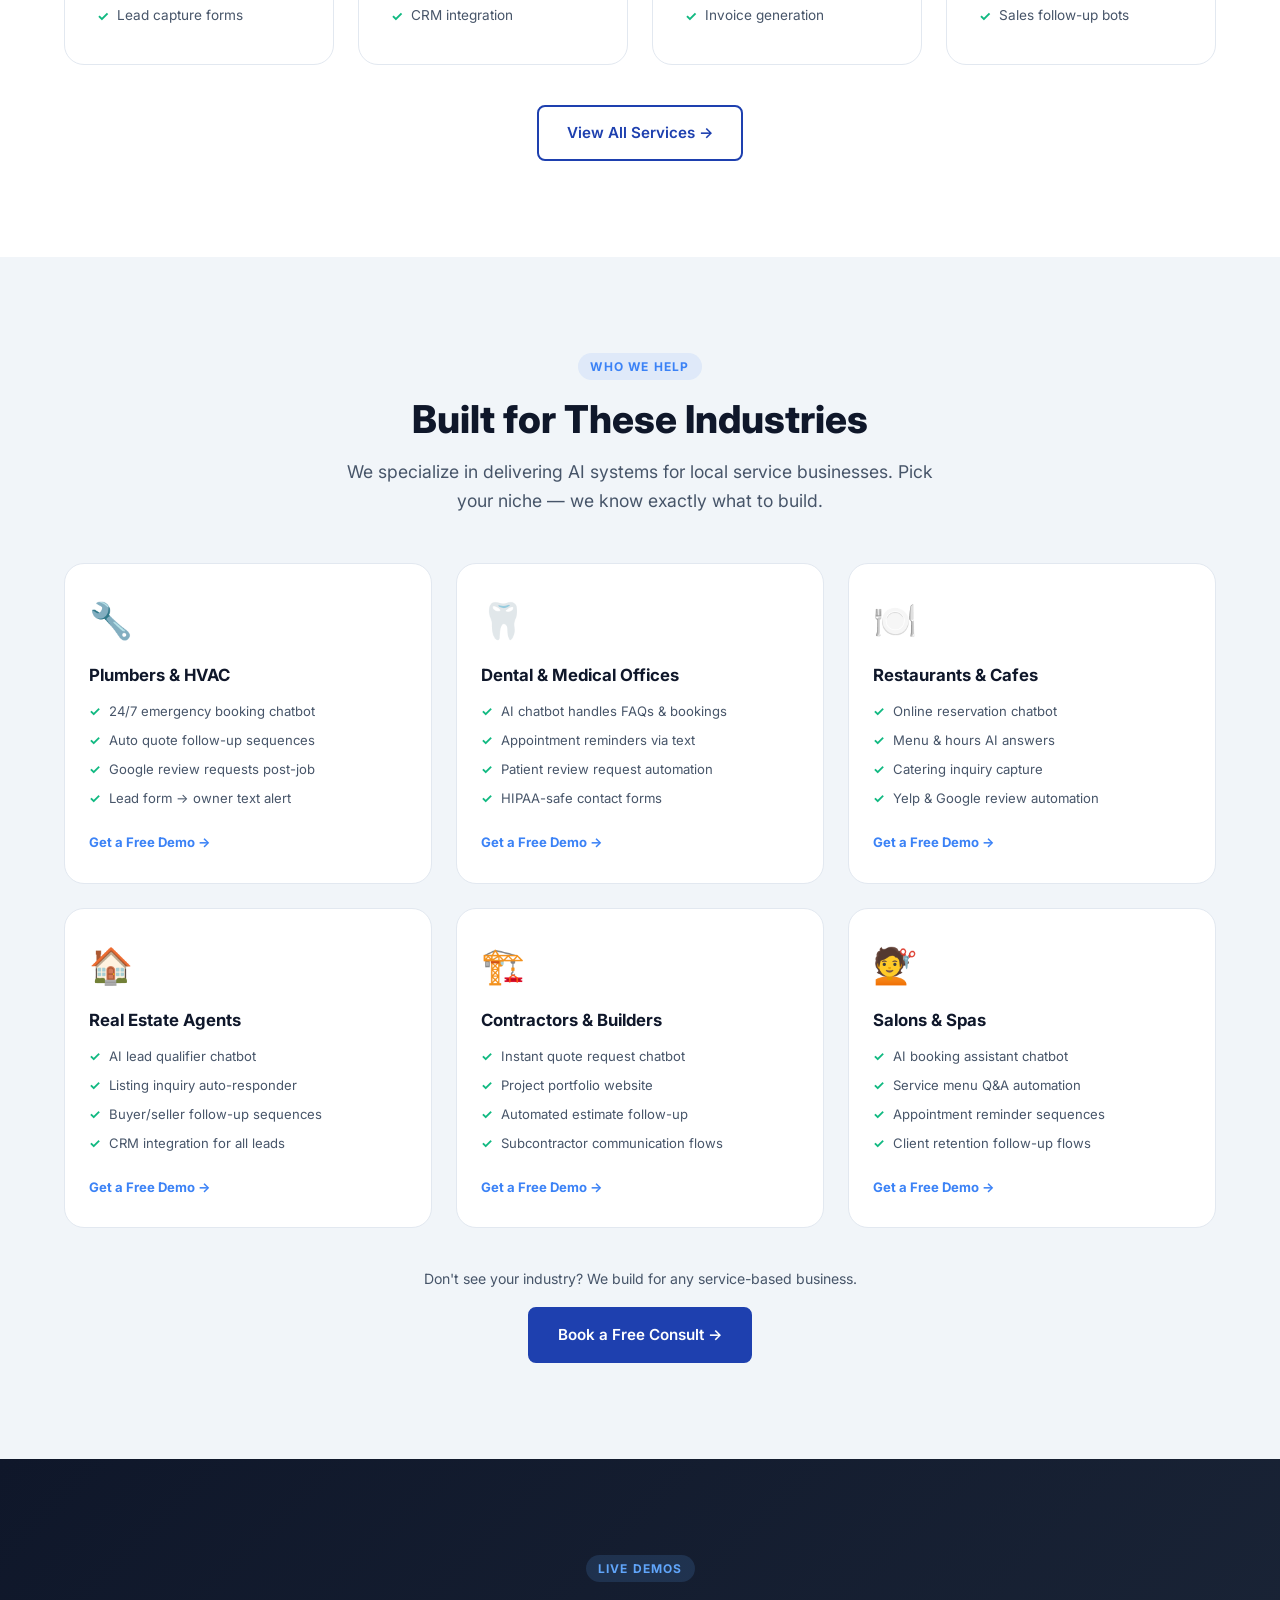
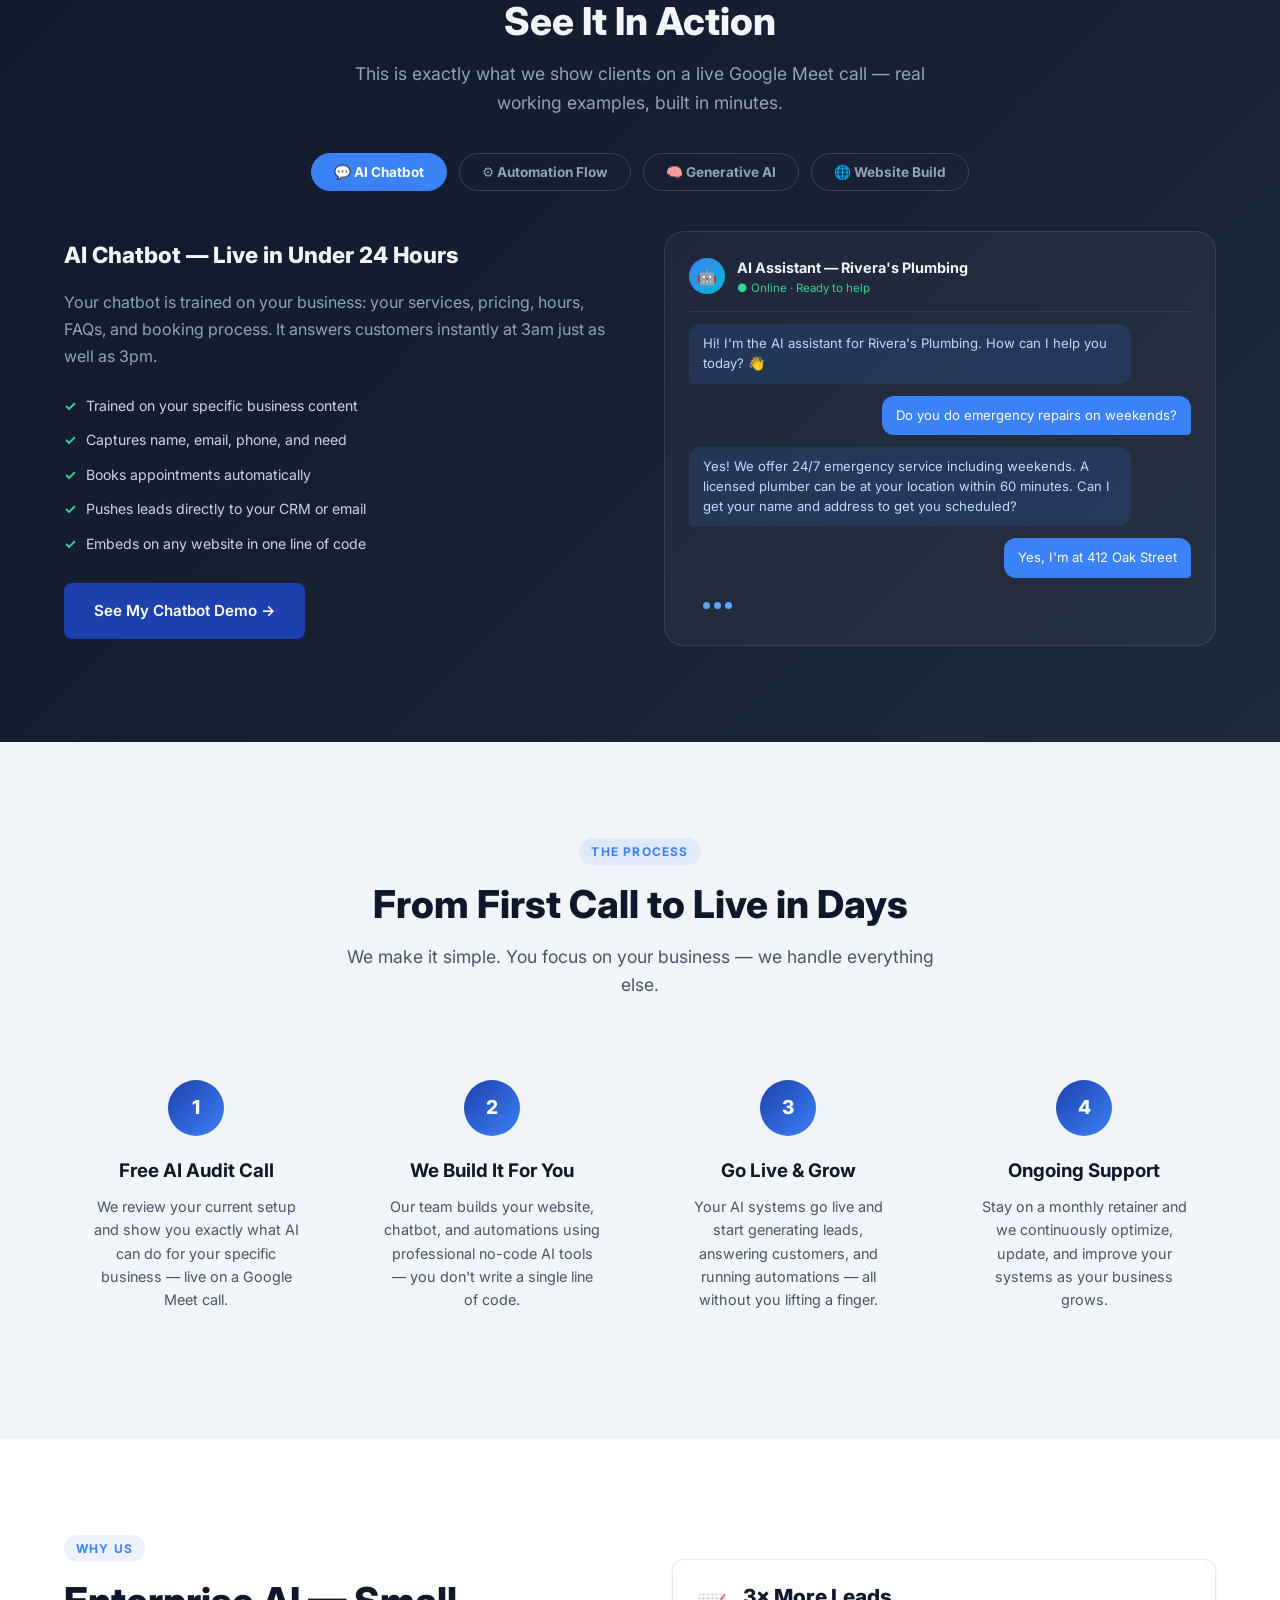
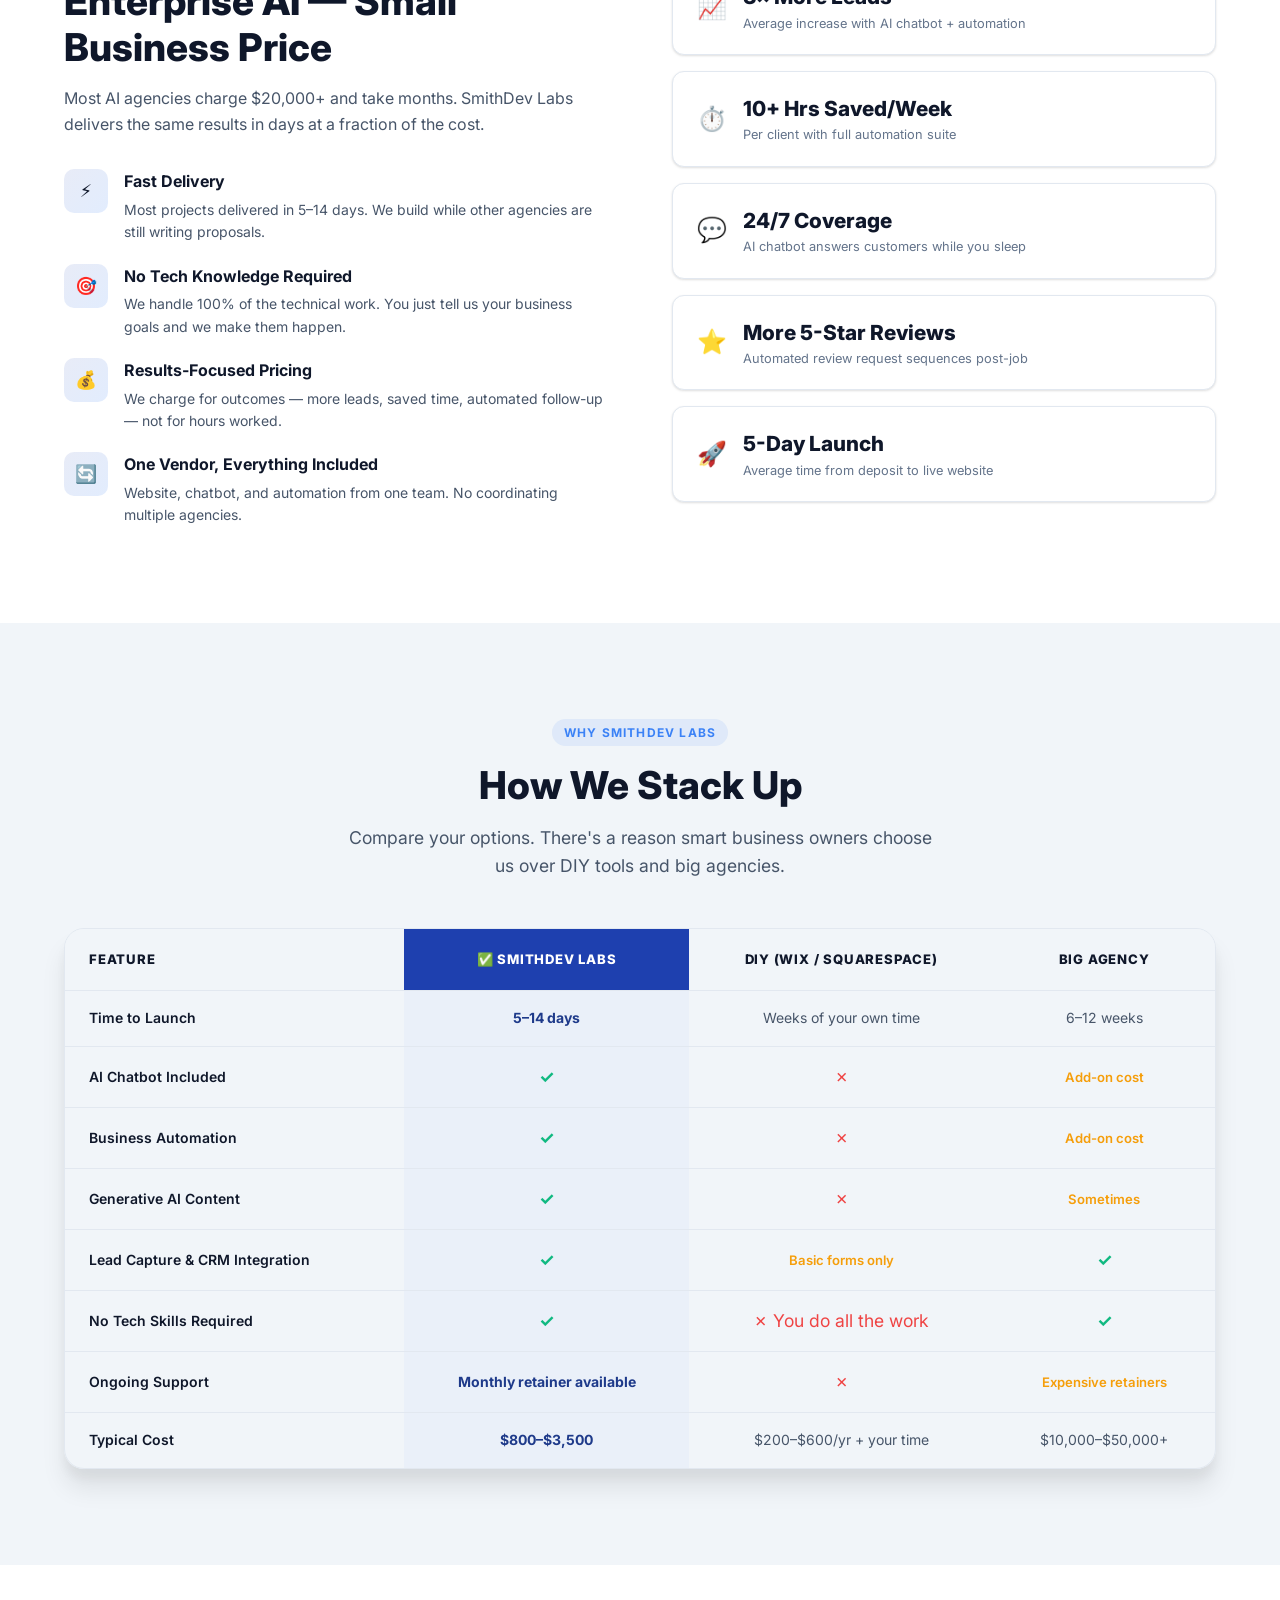
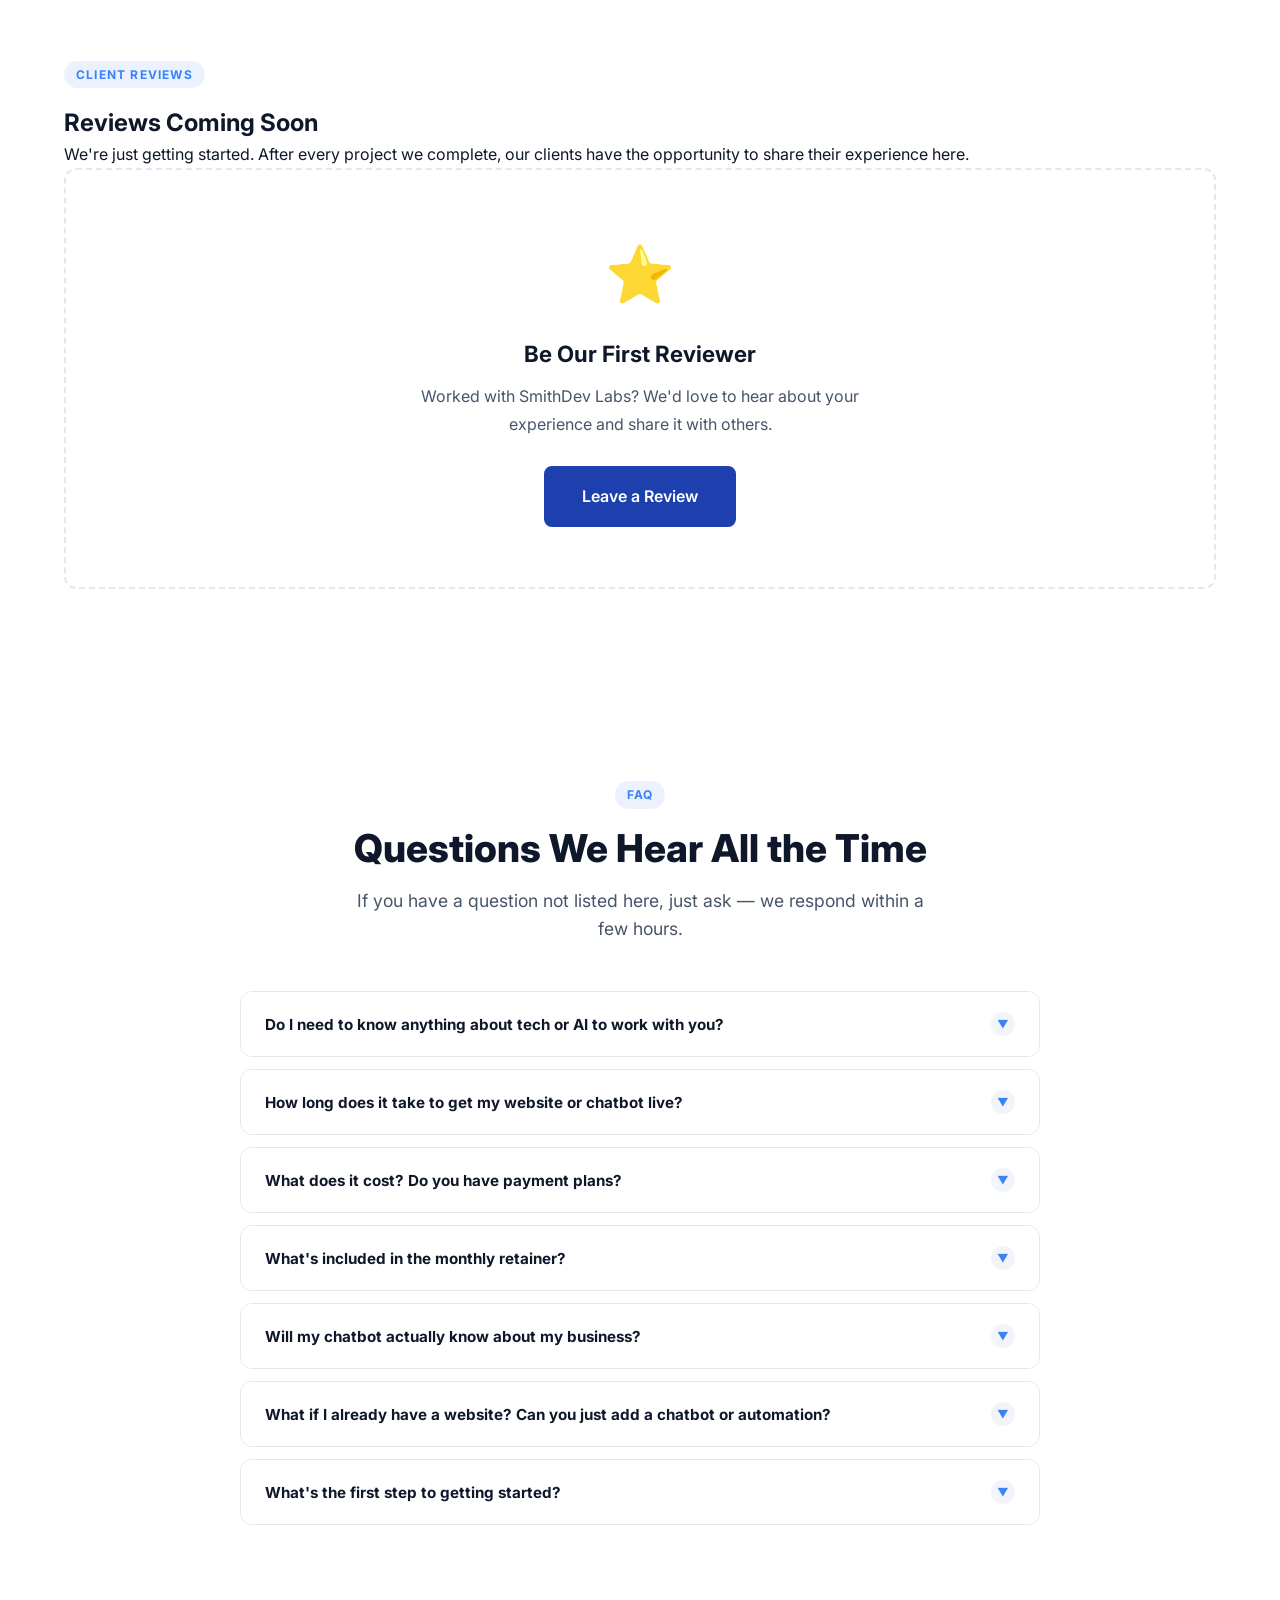
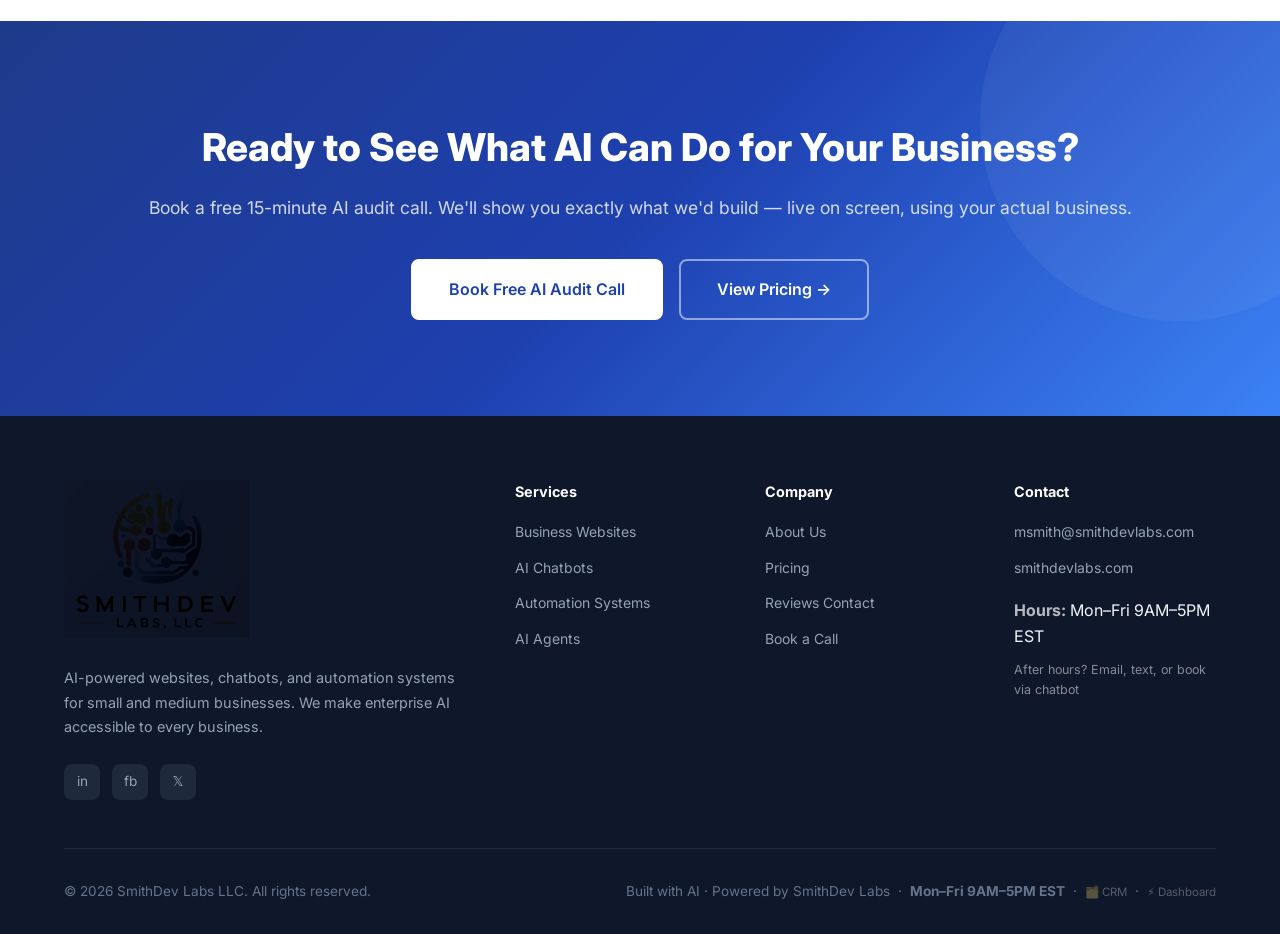
==== commit 55d6dd06: "Add Dashboard page with password gate, live stats, and footer links across all pages" ====
--- a/index.html
+++ b/index.html
@@ -722,7 +722,7 @@
     </div>
     <div class="footer-bottom">
       <p>&copy; 2026 SmithDev Labs LLC. All rights reserved.</p>
-      <p>Built with AI · Powered by SmithDev Labs &nbsp;·&nbsp; <strong>Mon–Fri 9AM–5PM EST</strong> &nbsp;·&nbsp; <a href="crm.html" style="color:rgba(255,255,255,0.3);font-size:0.72rem;text-decoration:none;" title="Owner CRM">🗂️ CRM</a></p>
+      <p>Built with AI · Powered by SmithDev Labs &nbsp;·&nbsp; <strong>Mon–Fri 9AM–5PM EST</strong> &nbsp;·&nbsp; <a href="crm.html" style="color:rgba(255,255,255,0.3);font-size:0.72rem;text-decoration:none;" title="Owner CRM">🗂️ CRM</a> &nbsp;·&nbsp; <a href="dashboard.html" style="color:rgba(255,255,255,0.3);font-size:0.72rem;text-decoration:none;" title="Owner Dashboard">⚡ Dashboard</a></p>
     </div>
   </div>
 </footer>
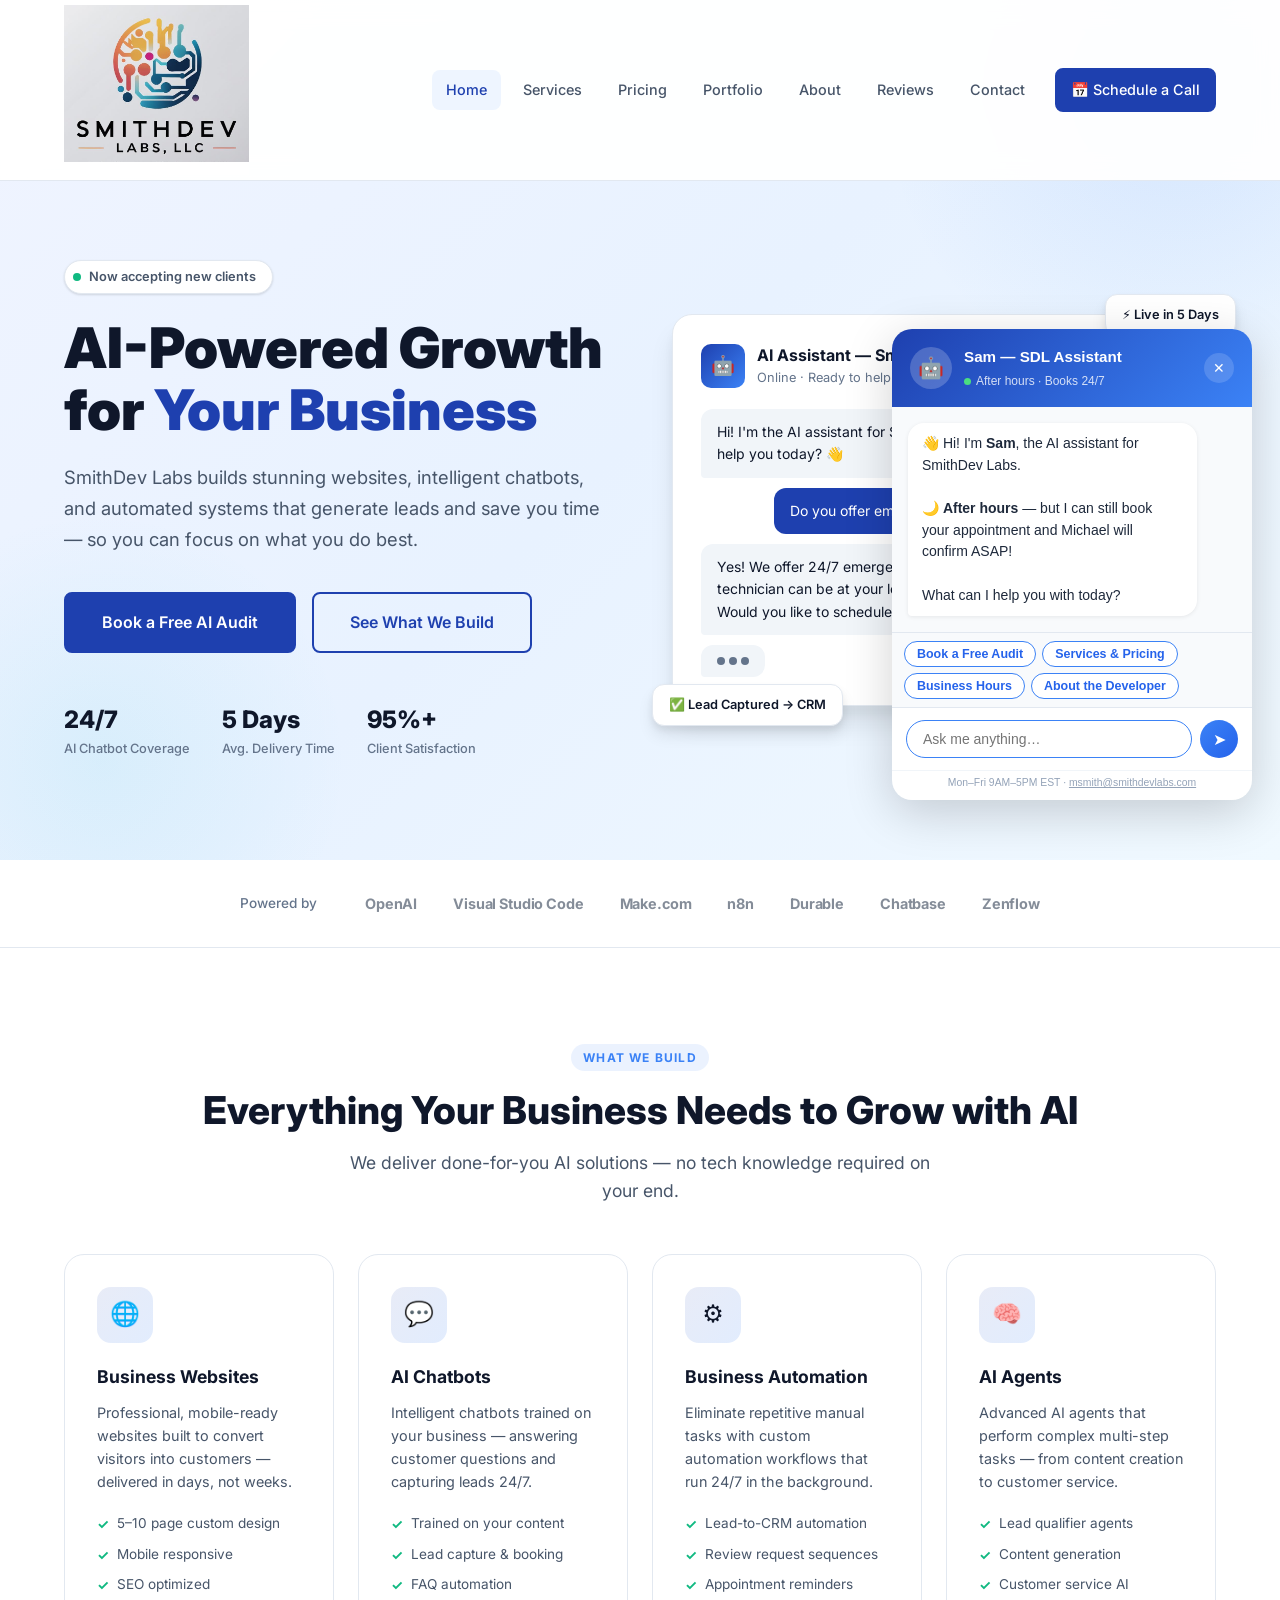
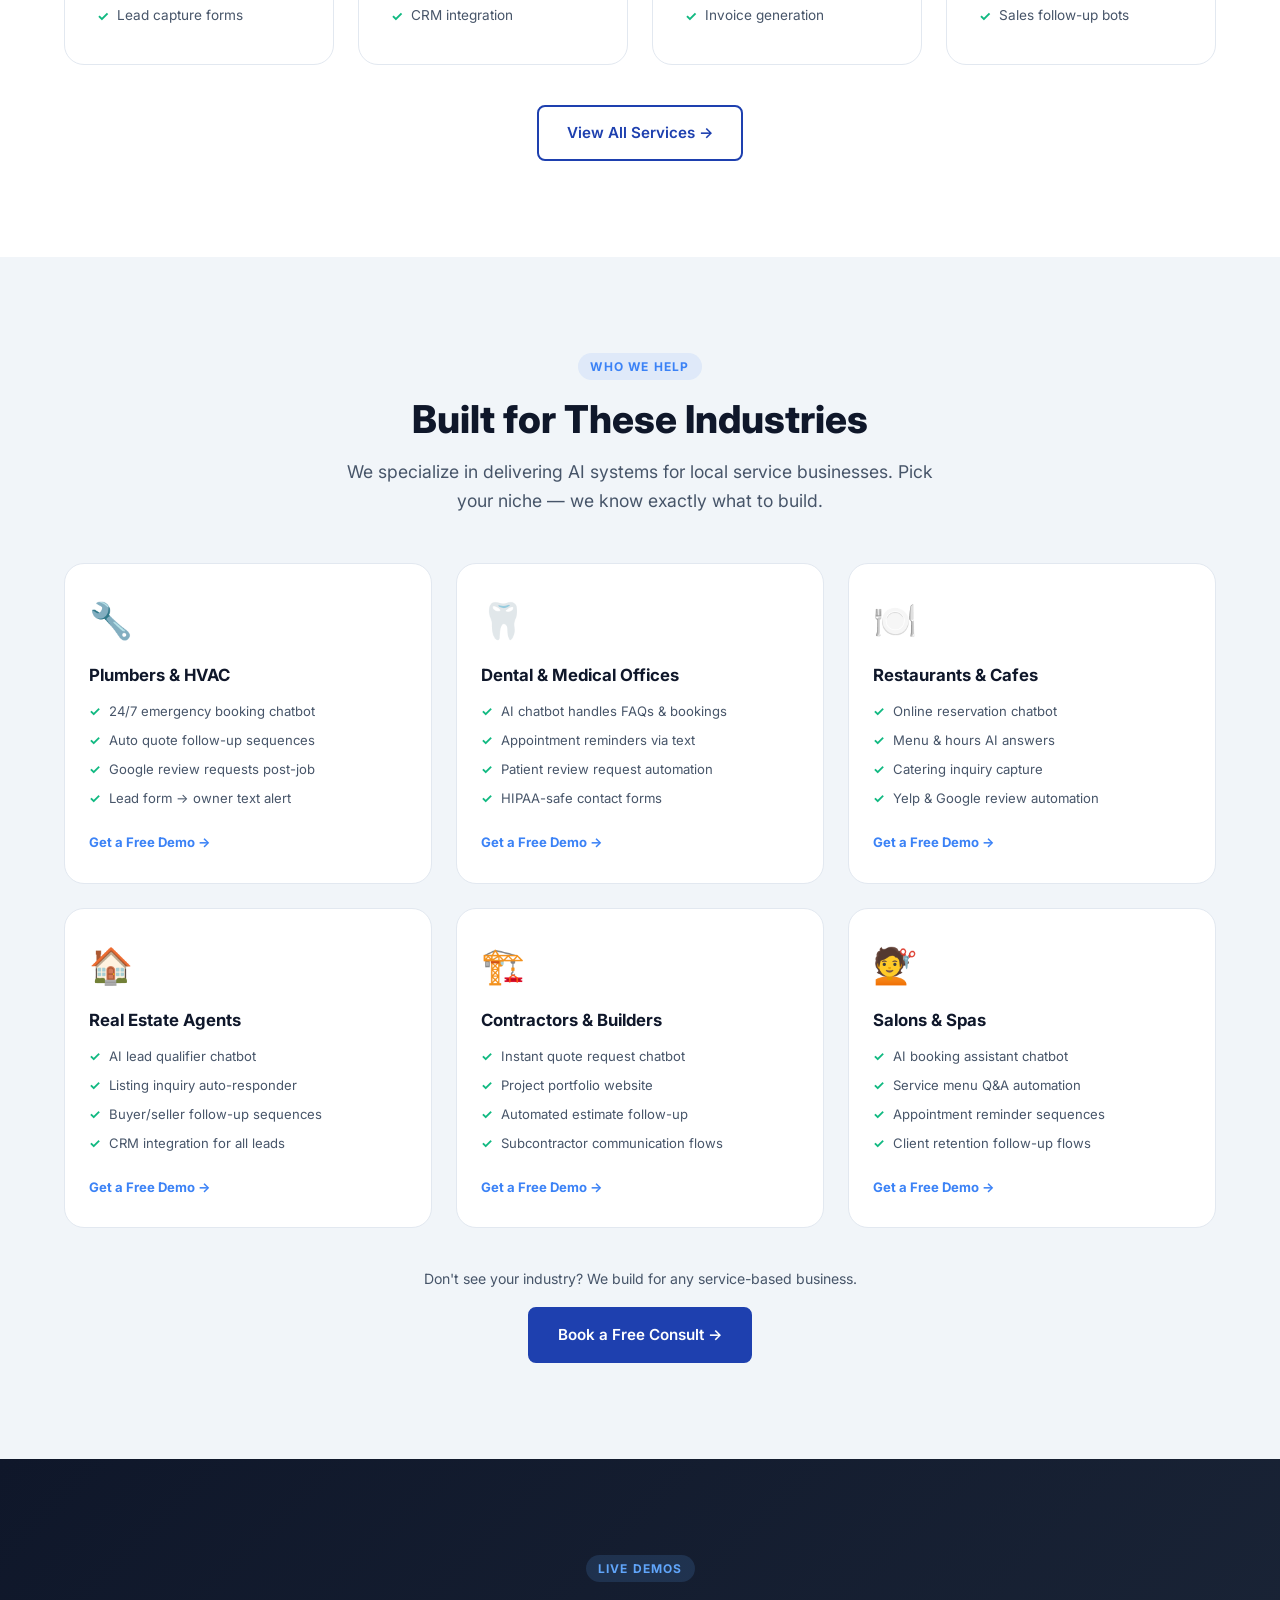
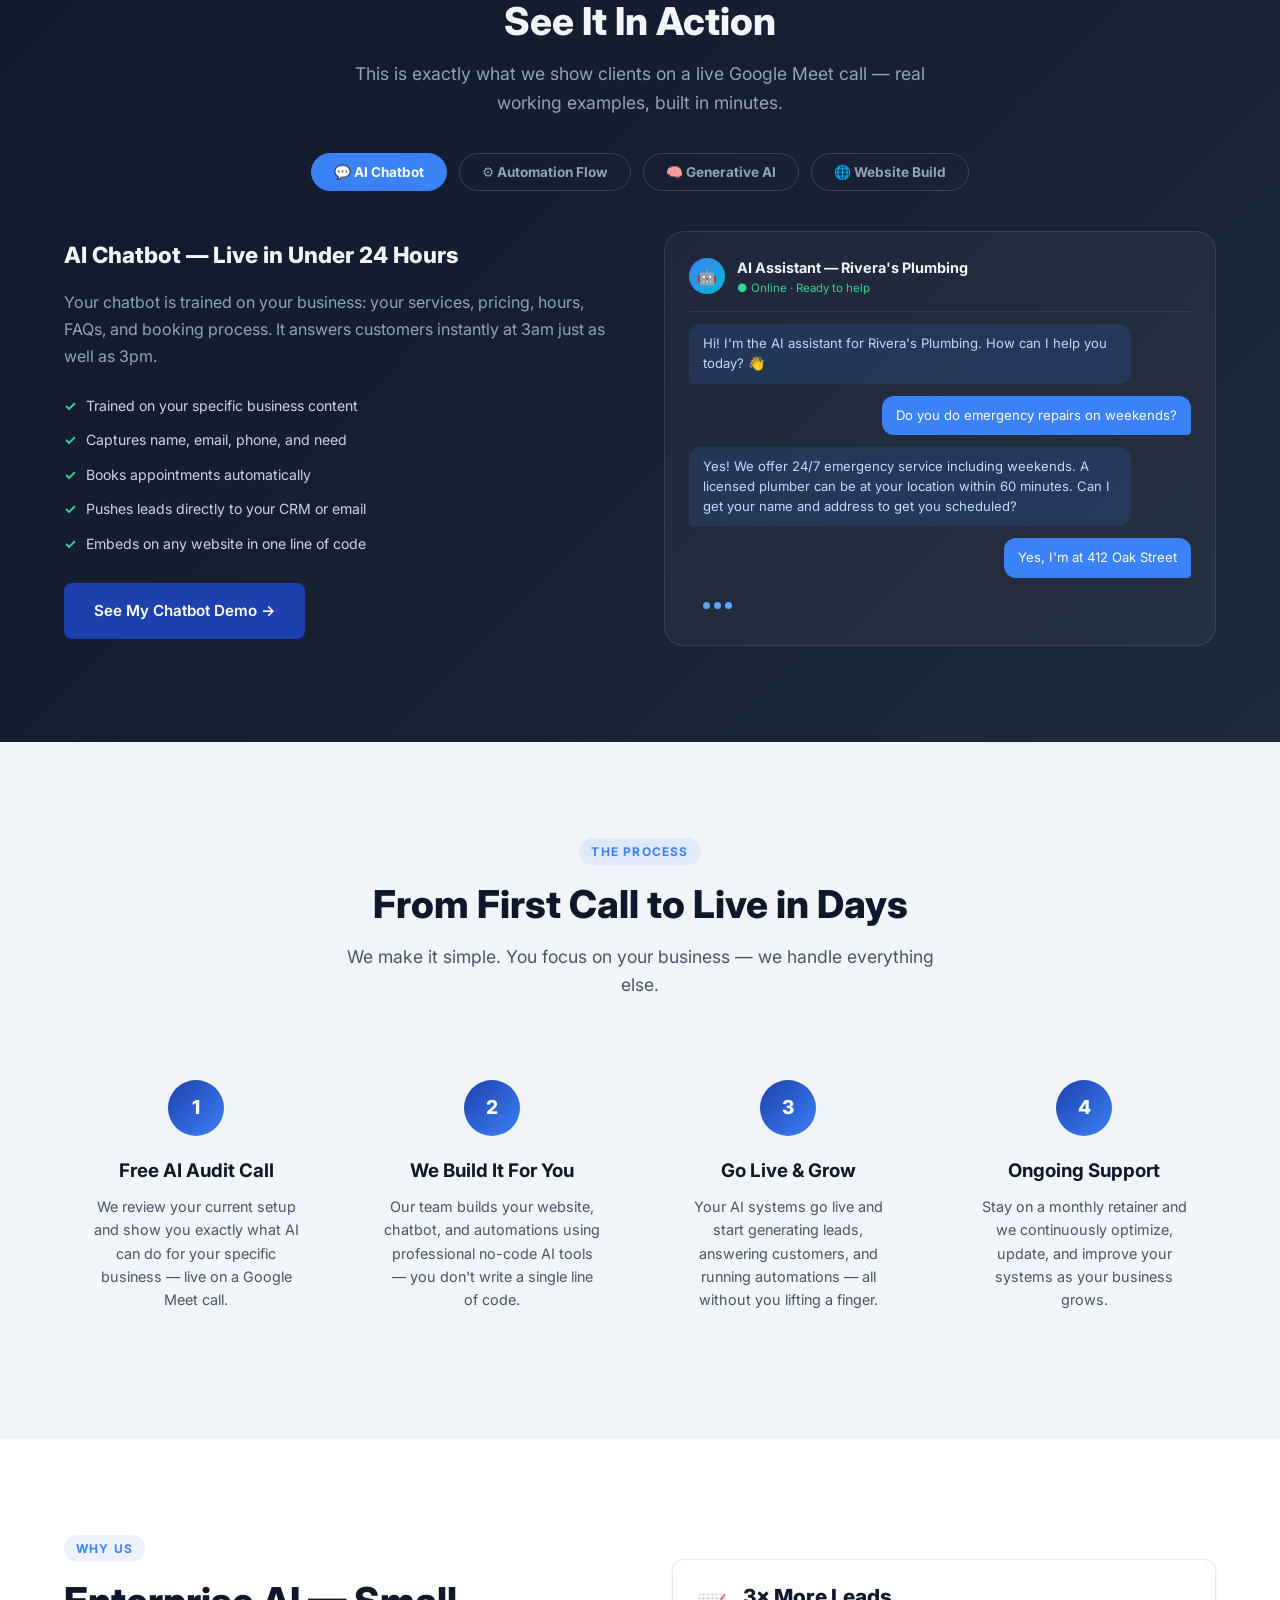
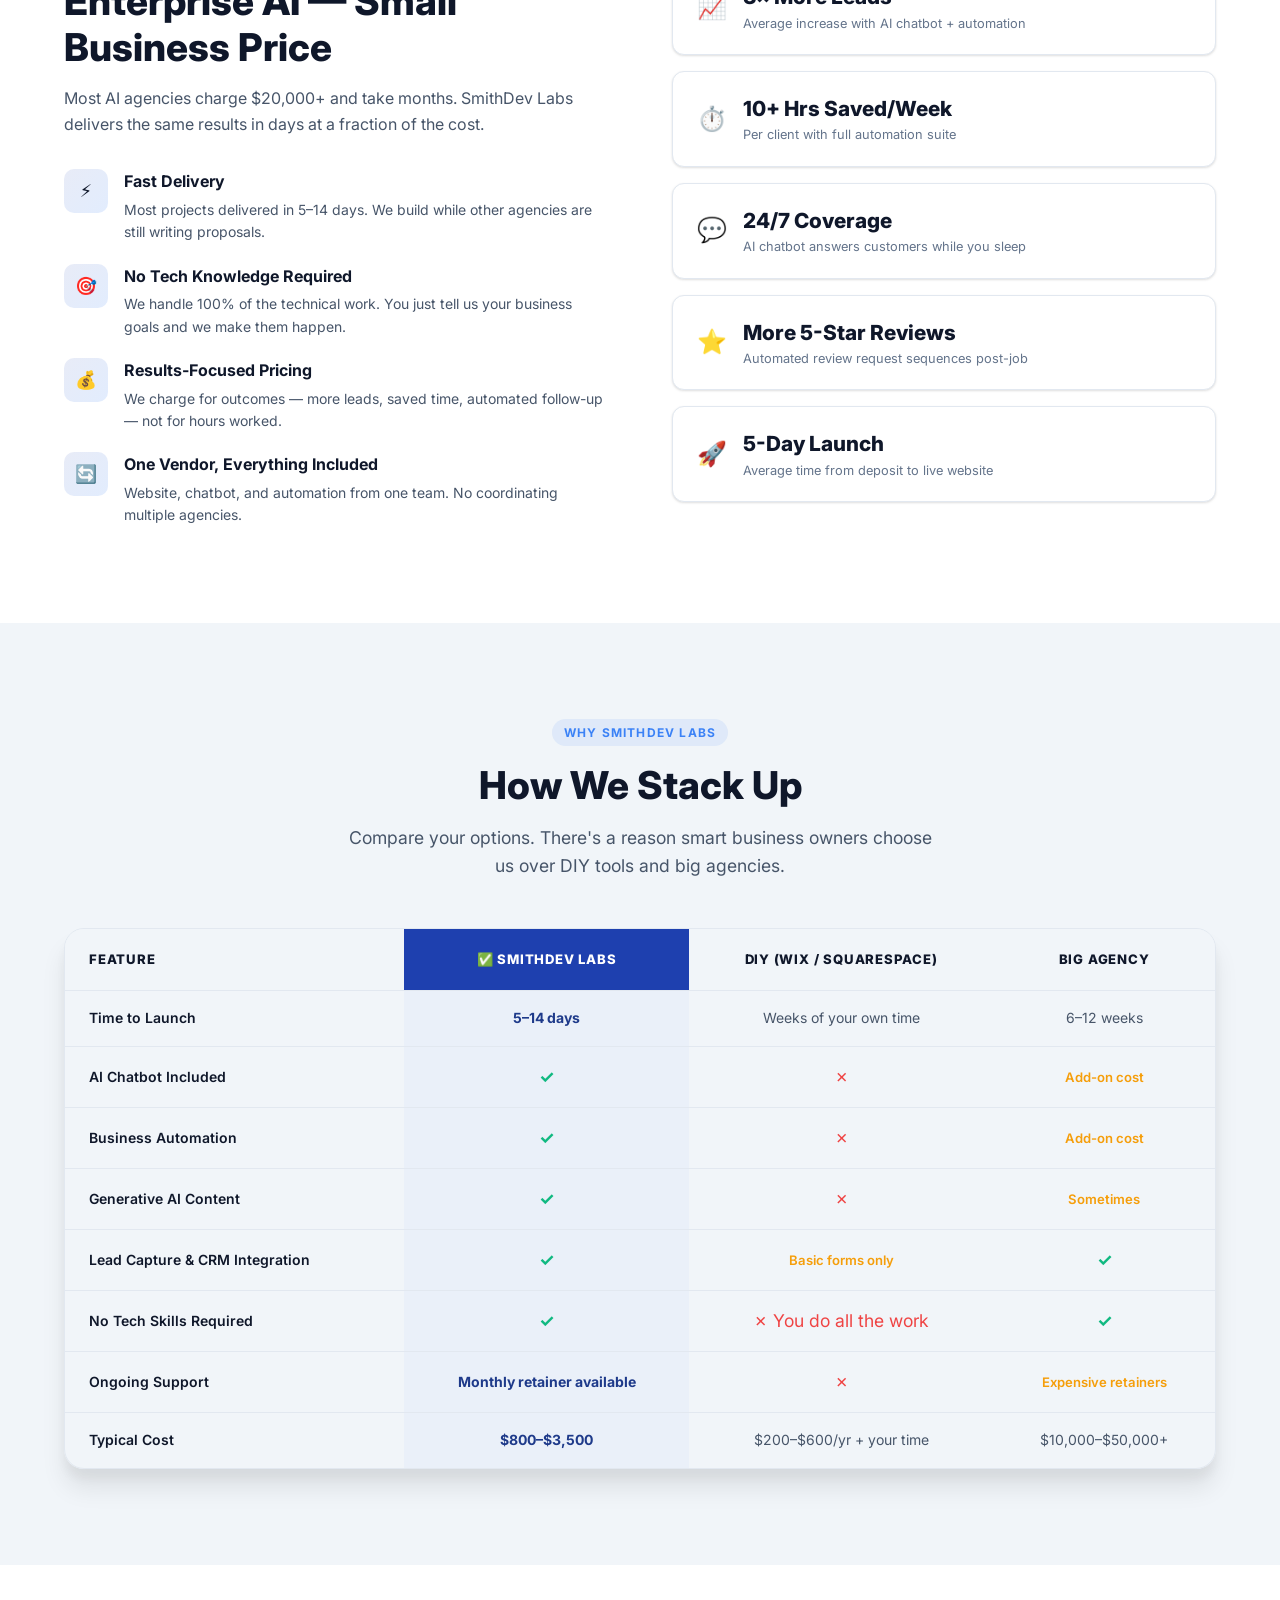
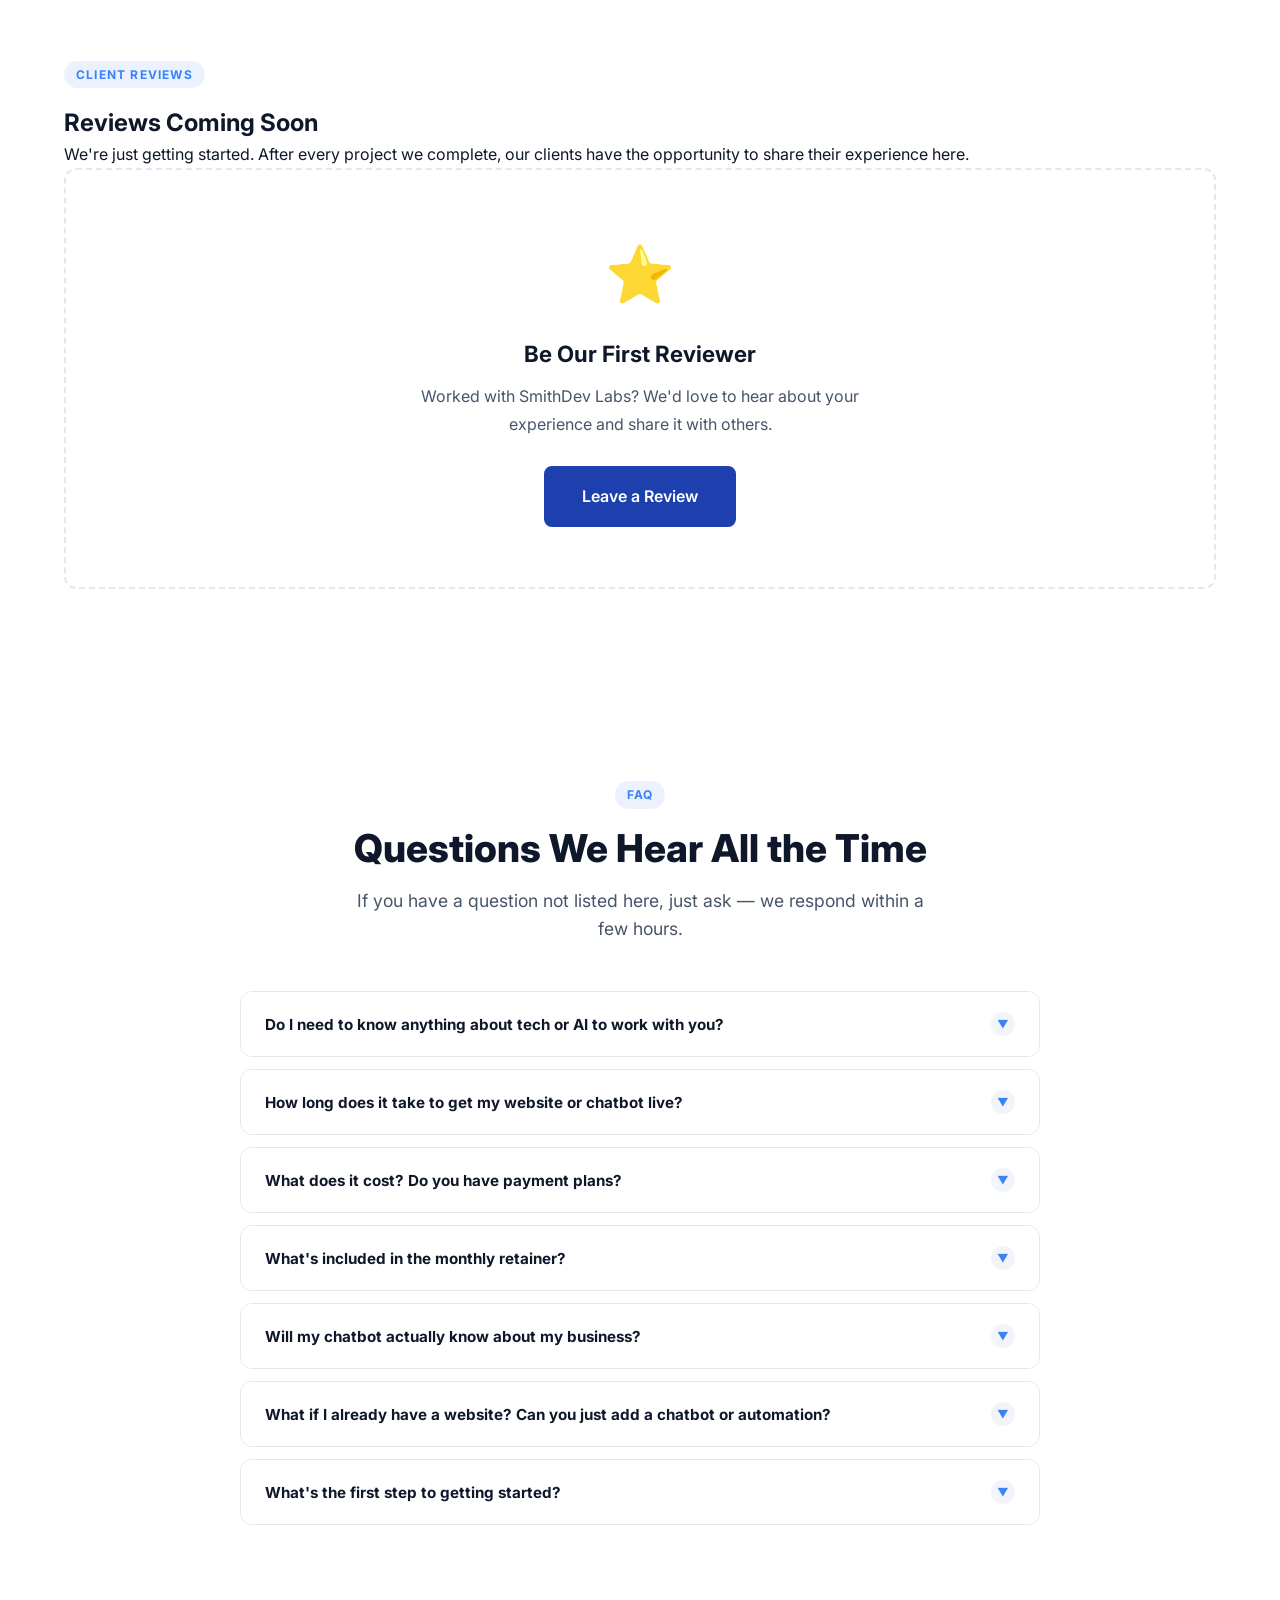
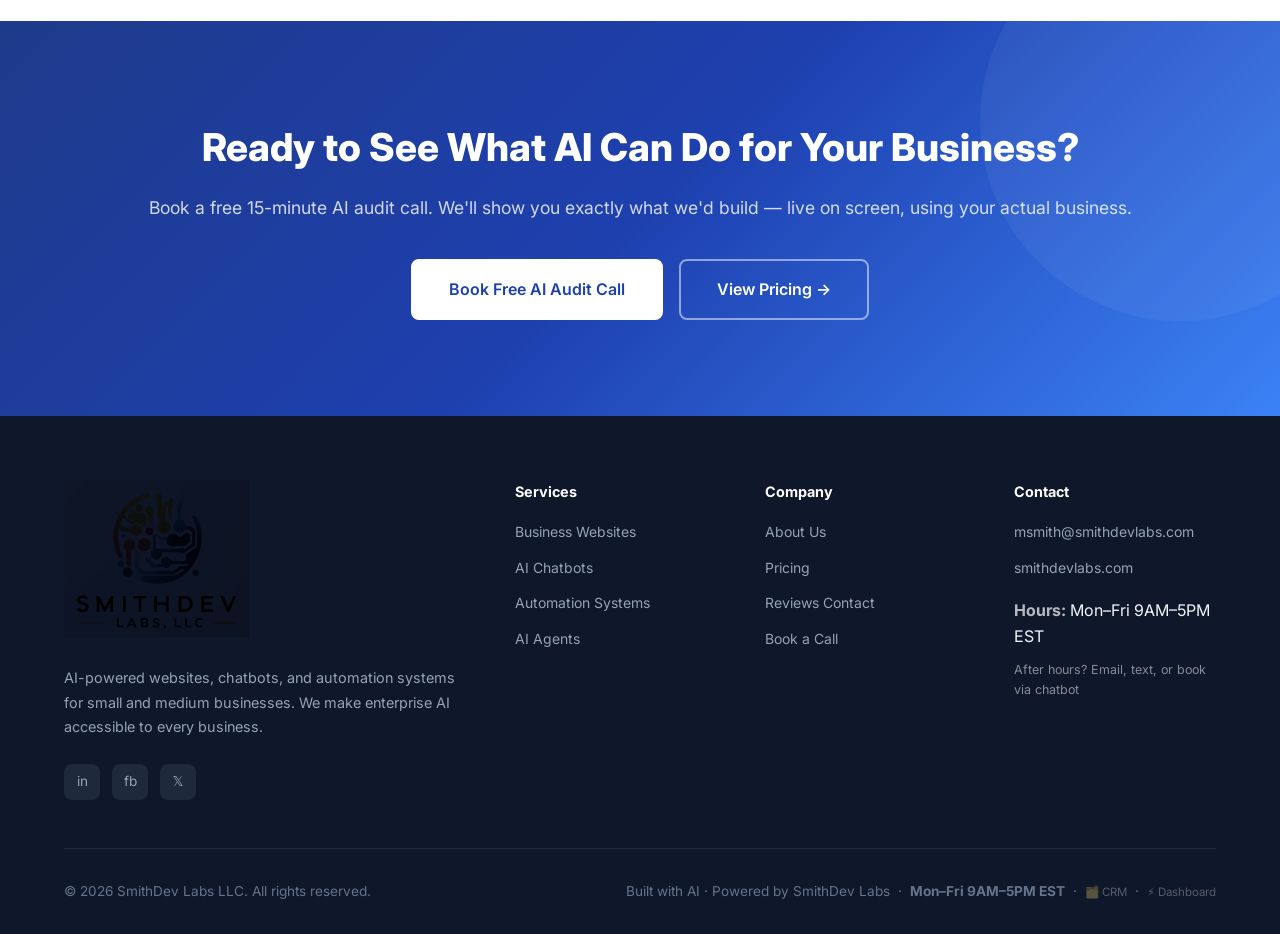
==== commit 11e38e28: "Update trust logos in index.html" ====
--- a/index.html
+++ b/index.html
@@ -101,11 +101,12 @@
       <span class="trust-label">Powered by</span>
       <div class="trust-logos">
         <span class="trust-logo">OpenAI</span>
+        <span class="trust-logo">Visual Studio Code</span>
         <span class="trust-logo">Make.com</span>
         <span class="trust-logo">n8n</span>
-        <span class="trust-logo">Framer</span>
+        <span class="trust-logo">Durable</span>
         <span class="trust-logo">Chatbase</span>
-        <span class="trust-logo">Voiceflow</span>
+        <span class="trust-logo">Zenflow</span>
       </div>
     </div>
   </div>
@@ -686,7 +687,7 @@
         </div>
         <p>AI-powered websites, chatbots, and automation systems for small and medium businesses. We make enterprise AI accessible to every business.</p>
         <div class="social-links">
-          <a href="#" class="social-link">in</a>
+          <a href="https://www.linkedin.com/in/michael-smith-2b38b260" target="_blank" class="social-link">in</a>
           <a href="#" class="social-link">fb</a>
           <a href="#" class="social-link">𝕏</a>
         </div>
